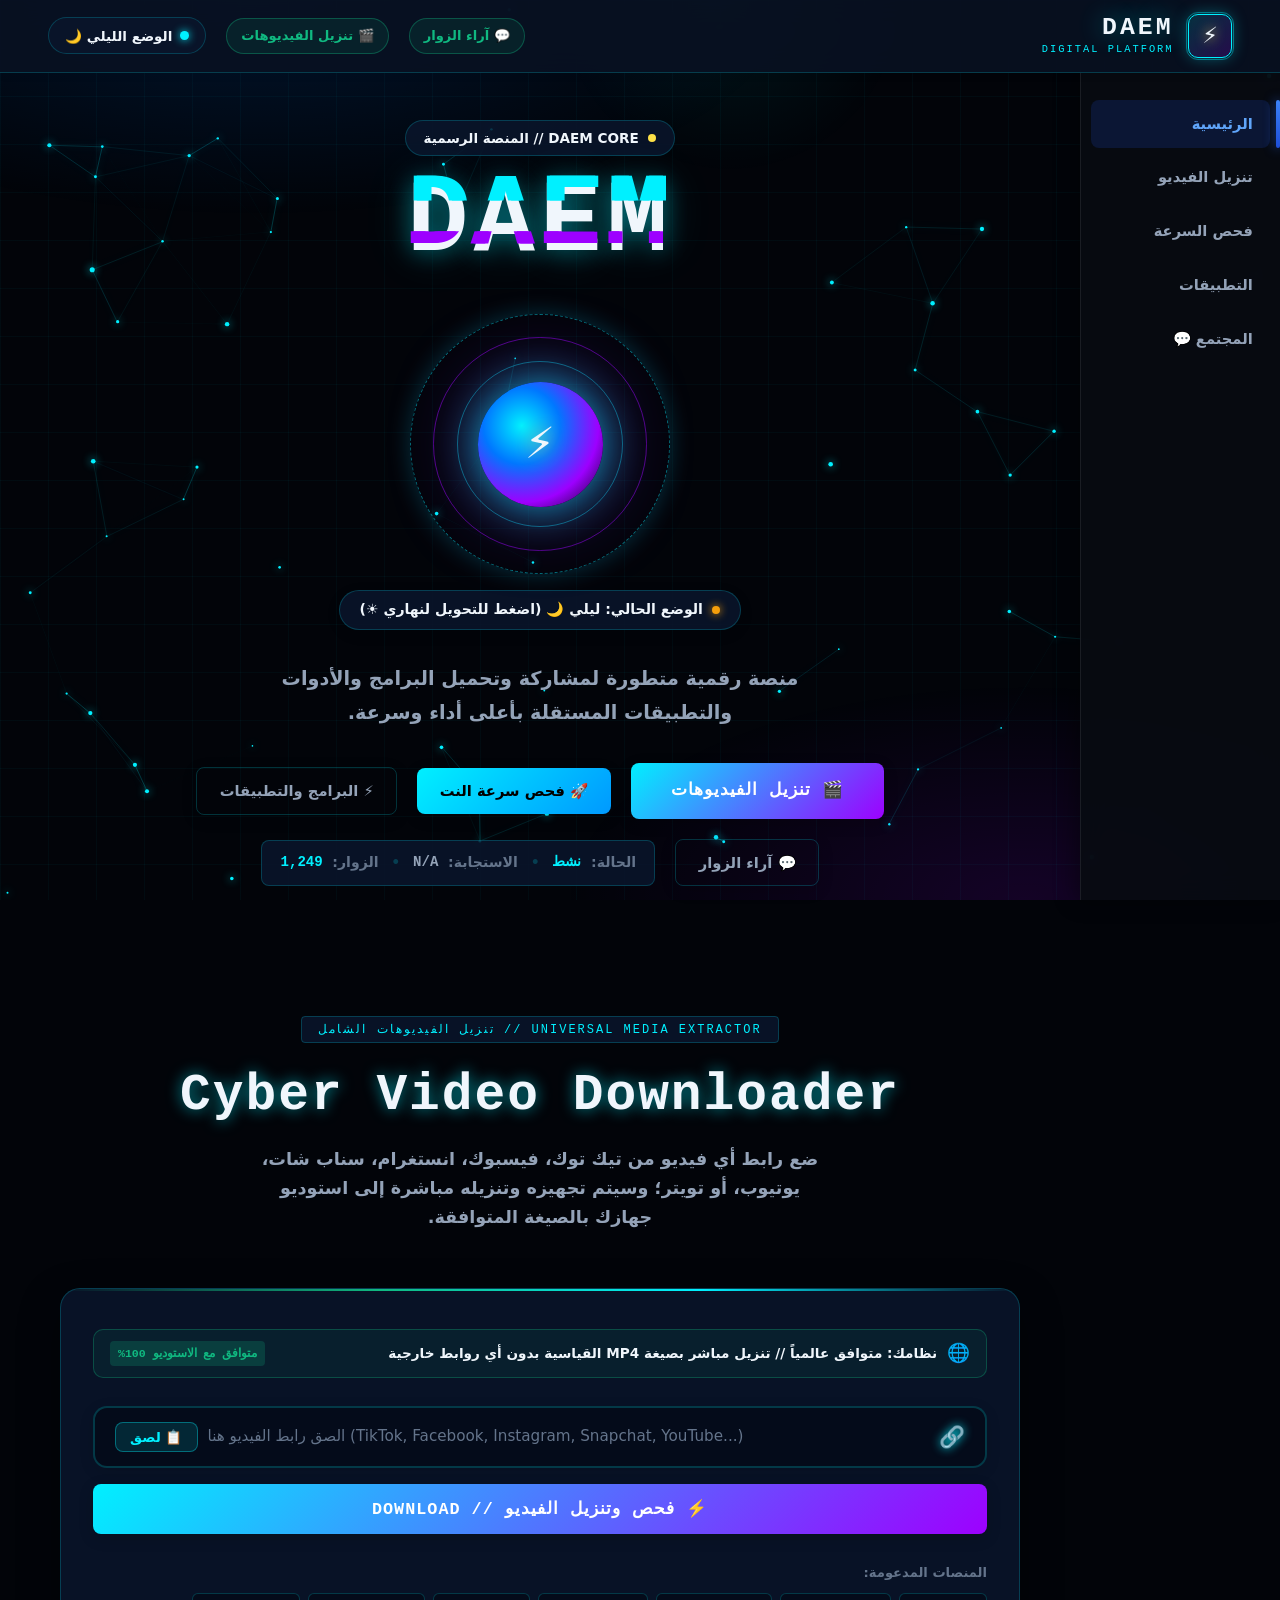
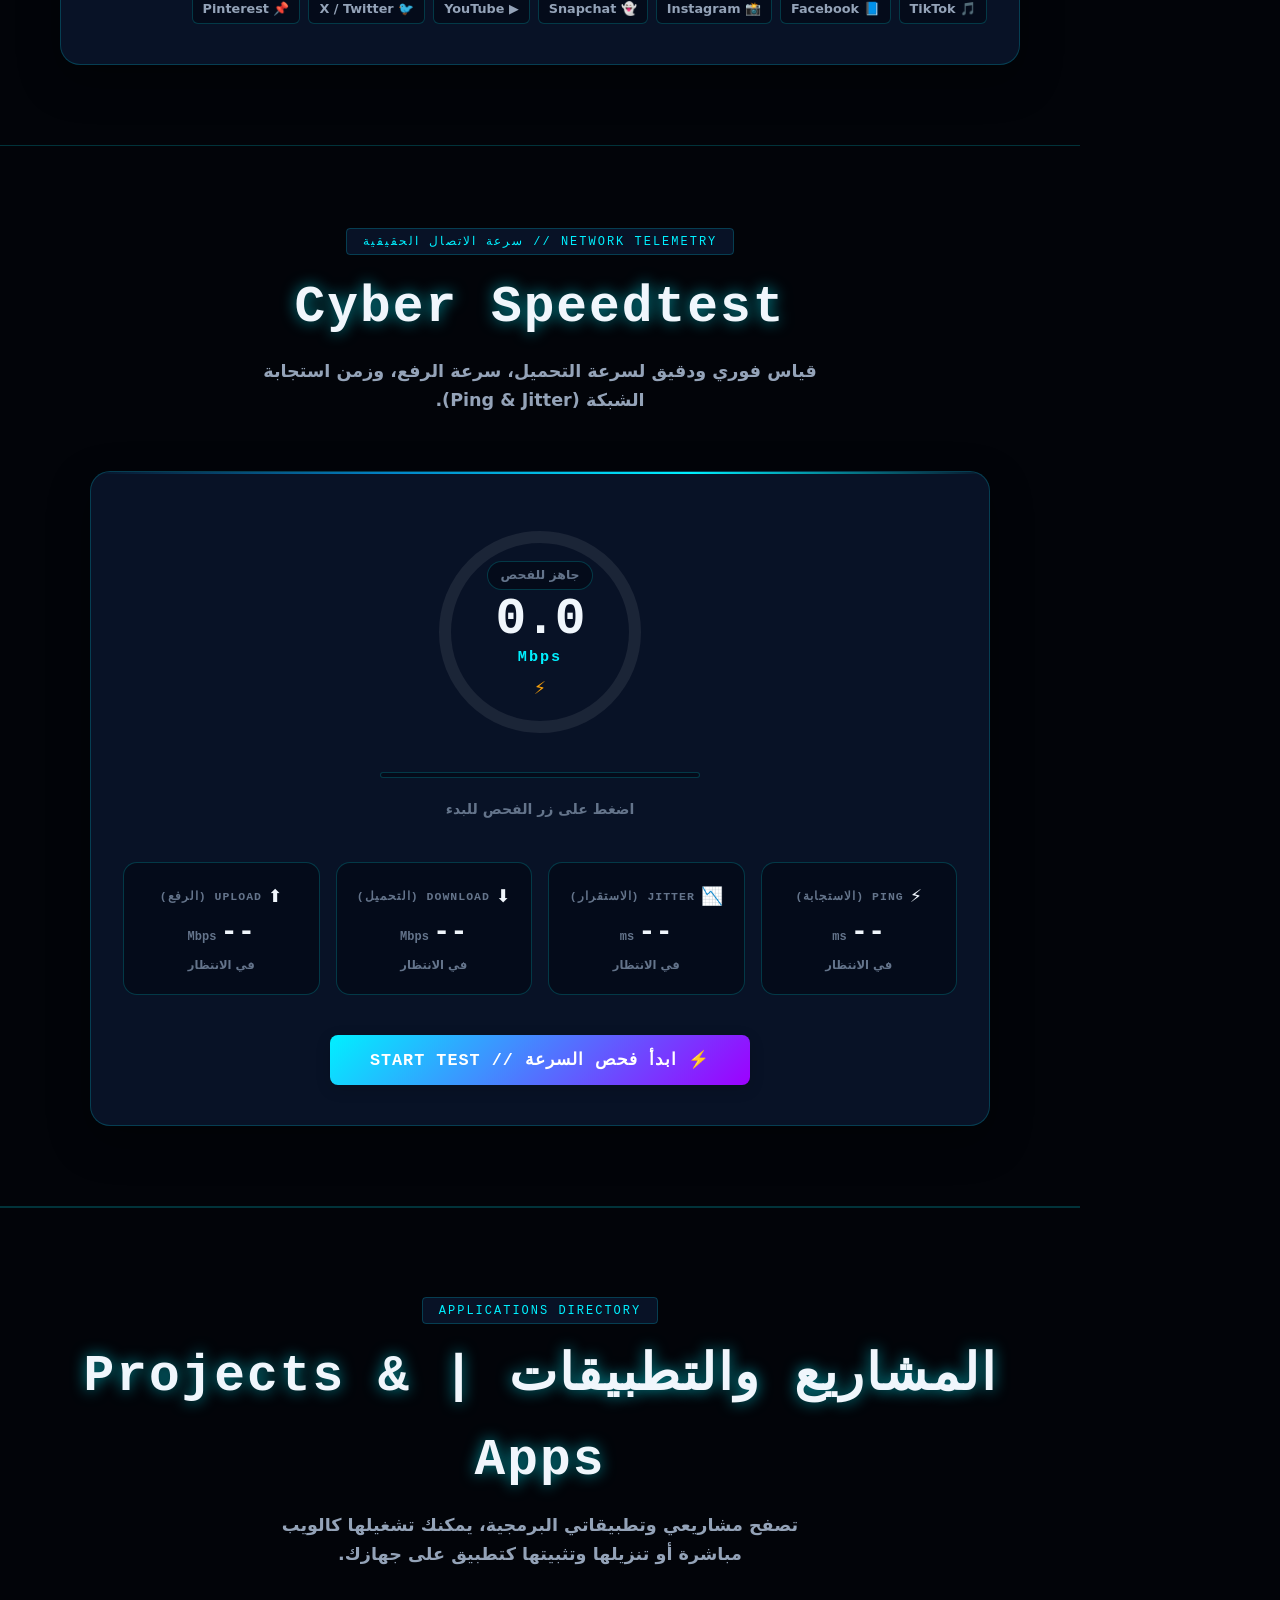
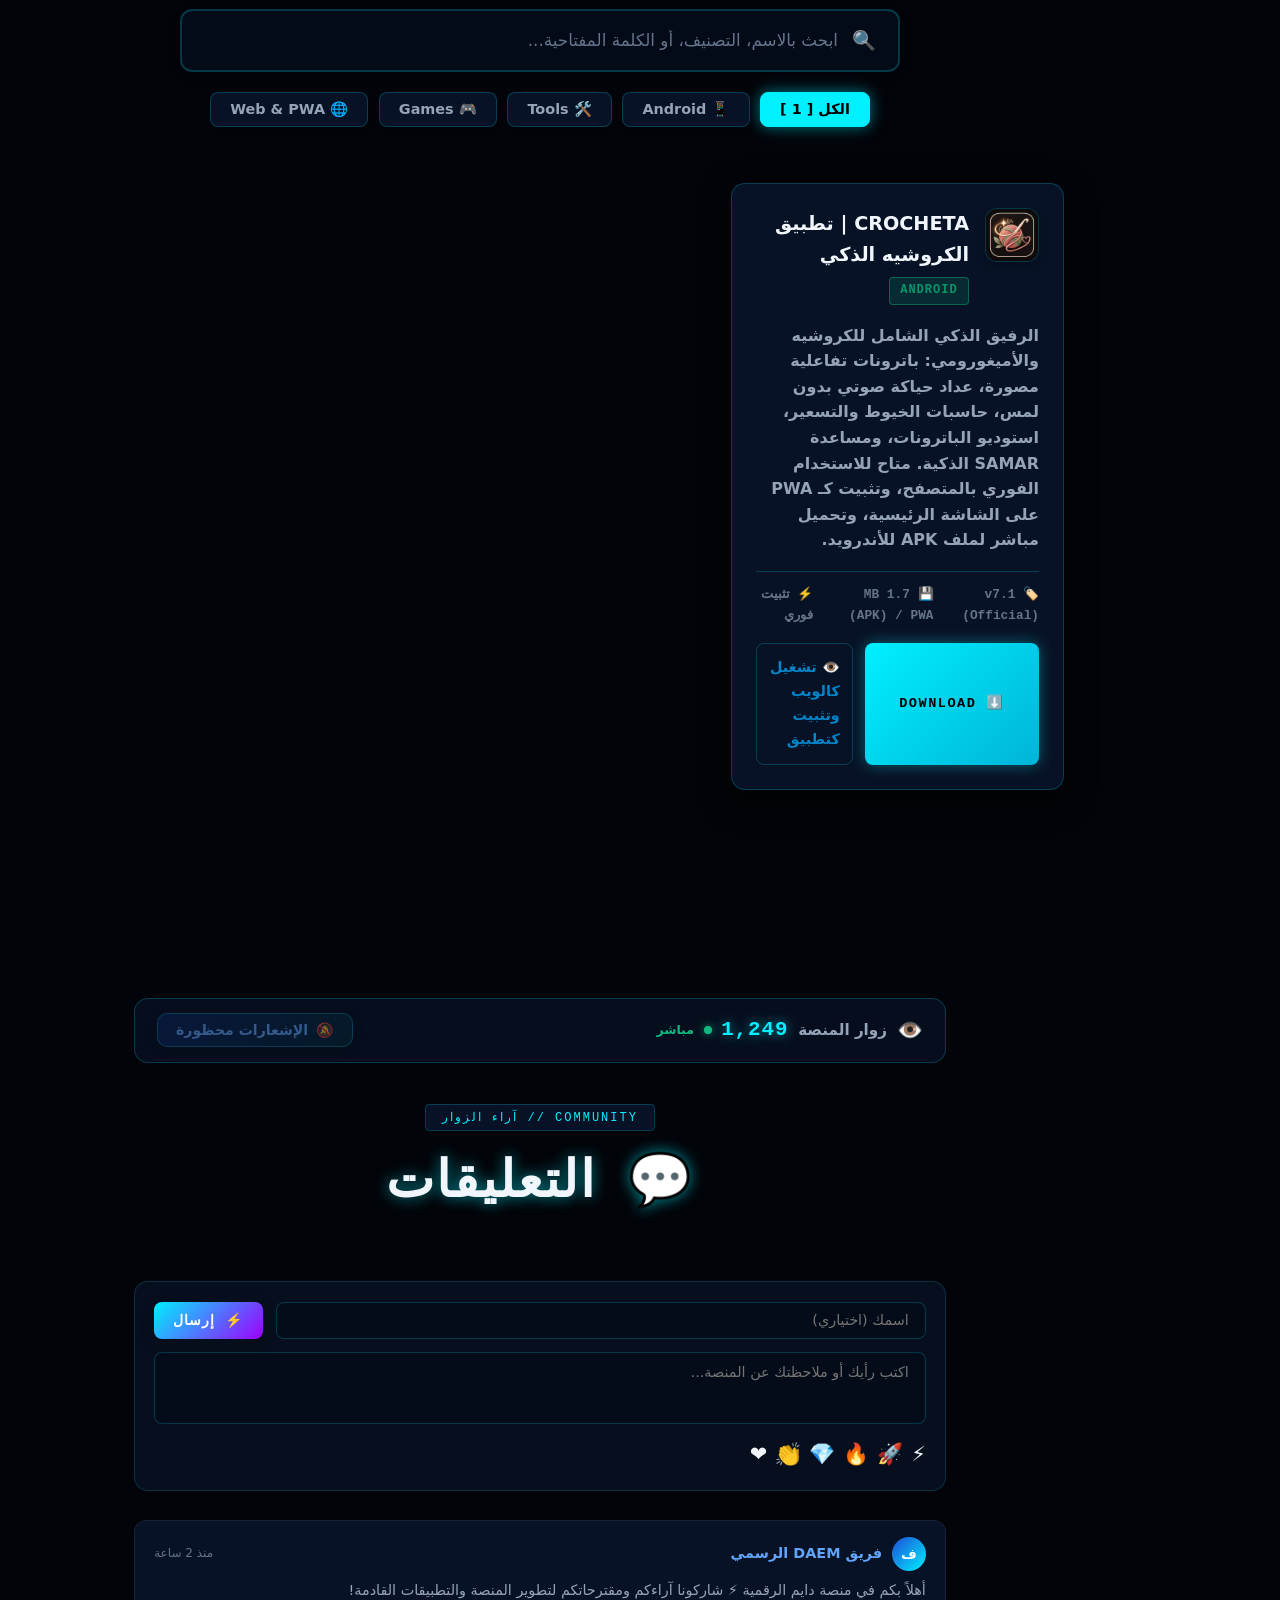
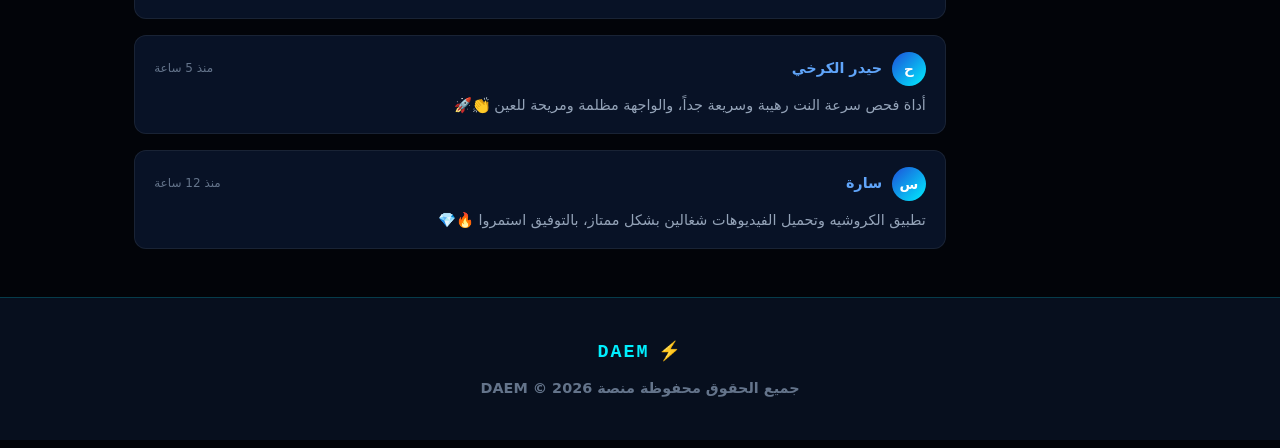
==== index.html @ 3d439a78 "Make visitor counter visible in hero stats and navbar, add direct comments shortcut and lively commu" ====
<!DOCTYPE html>
<html lang="ar" dir="rtl" class="notranslate" translate="no">
<head>
  <meta charset="UTF-8">
  <meta name="viewport" content="width=device-width, initial-scale=1.0, maximum-scale=5.0, viewport-fit=cover">
  <meta name="theme-color" content="#020409">
  <meta name="mobile-web-app-capable" content="yes">
  <meta name="apple-mobile-web-app-capable" content="yes">
  <meta name="apple-mobile-web-app-status-bar-style" content="black-translucent">
  <meta name="format-detection" content="telephone=no">
  <meta name="google" content="notranslate">
  <meta http-equiv="Cache-Control" content="no-cache, no-store, must-revalidate">
  <meta http-equiv="Pragma" content="no-cache">
  <meta http-equiv="Expires" content="0">

  <!-- Security Hardening (OWASP Best Practices) -->
  <meta http-equiv="Content-Security-Policy" content="default-src 'self' 'unsafe-inline' https:; img-src 'self' data: blob: https:; media-src 'self' blob: https:; connect-src 'self' https: wss:; font-src 'self' https://fonts.gstatic.com https://cdnjs.cloudflare.com; form-action 'self';">
  <meta http-equiv="X-Content-Type-Options" content="nosniff">
  <meta name="referrer" content="strict-origin-when-cross-origin">

  <!-- Primary Meta Tags -->
  <title>DAEM | Digital Platform</title>
  <meta name="title" content="DAEM | Digital Platform">
  <meta name="description" content="منصة دايم الرقمية - أدوات فحص الشبكة، قياس السرعة، ومشاركة التطبيقات البرمجية.">
  <meta name="keywords" content="DAEM, دايم, My Applications, تطبيقات, برامج, فحص سرعة النت, Speedtest, Cyber Terminal">
  <meta name="author" content="DAEM">
  <meta name="robots" content="index, follow">

  <!-- Open Graph / Facebook / WhatsApp / Telegram -->
  <meta property="og:type" content="website">
  <meta property="og:url" content="https://daeeeem.github.io/ALL-WEB/">
  <meta property="og:title" content="DAEM | Digital Platform">
  <meta property="og:description" content="منصة دايم الرقمية - أدوات فحص الشبكة، قياس السرعة، ومشاركة التطبيقات البرمجية.">
  <meta property="og:image" content="https://daeeeem.github.io/ALL-WEB/preview.png">
  <meta property="og:image:width" content="1200">
  <meta property="og:image:height" content="630">

  <!-- Twitter -->
  <meta property="twitter:card" content="summary_large_image">
  <meta property="twitter:url" content="https://daeeeem.github.io/ALL-WEB/">
  <meta property="twitter:title" content="DAEM | Digital Platform">
  <meta property="twitter:description" content="منصة دايم الرقمية - أدوات فحص الشبكة، قياس السرعة، ومشاركة التطبيقات البرمجية.">
  <meta property="twitter:image" content="https://daeeeem.github.io/ALL-WEB/preview.png">

  <!-- PWA Manifest & App Icons -->
  <link rel="manifest" href="manifest.json">
  <link rel="icon" type="image/png" sizes="192x192" href="icons/icon-192.png">
  <link rel="apple-touch-icon" sizes="192x192" href="icons/icon-192.png">
  <link rel="apple-touch-icon" sizes="512x512" href="icons/icon-512.png">

  <link rel="stylesheet" href="style.css?v=21.0">
  <link rel="preconnect" href="https://fonts.googleapis.com">
  <link rel="preconnect" href="https://fonts.gstatic.com" crossorigin>
  <link href="https://fonts.googleapis.com/css2?family=Cairo:wght@400;600;700;800;900&family=Orbitron:wght@600;700;800;900&family=Share+Tech+Mono&display=swap" rel="stylesheet">
</head>
<body data-theme="dark">
  <!-- Sidebar Navigation with Elastic Sliding Pill -->
  <nav class="sidebar">
    <ul class="nav-list">
      <li class="nav-item active" data-target="hero"><a href="#">الرئيسية</a></li>
      <li class="nav-item" data-target="downloader"><a href="#">تنزيل الفيديو</a></li>
      <li class="nav-item" data-target="speedtest"><a href="#">فحص السرعة</a></li>
      <li class="nav-item" data-target="apps"><a href="#">التطبيقات</a></li>
      <li class="nav-item" data-target="community"><a href="#">المجتمع 💬</a></li>
    </ul>
    <div class="pill"></div>
  </nav>
  <main class="content">

  <!-- خلفية البرق والجزيئات الكهربائية الحية -->
  <canvas id="electricCanvas" class="electric-canvas"></canvas>

  <!-- طبقات التوهج والشبكة الفضائية -->
  <div class="ambient-glow"></div>
  <div class="cyber-grid"></div>

  <!-- هالة الماوس التفاعلية -->
  <div id="cursorGlow" class="cursor-glow"></div>

  <!-- شريط التنقل العلوي -->
  <header class="navbar">
    <div class="nav-inner">
      <div class="brand">
        <div class="brand-bolt-box">
          <span class="brand-bolt">⚡</span>
          <div class="bolt-ring"></div>
        </div>
        <div class="brand-text">
          <span class="logo-title">DAEM</span>
          <span class="logo-tag">DIGITAL PLATFORM</span>
        </div>
      </div>

      <div class="nav-controls">
        <a href="#community" class="nav-shortcut-link" title="آراء الزوار والتعليقات">
          <span>💬 آراء الزوار</span>
        </a>

        <a href="#downloader" class="nav-shortcut-link" title="تنزيل الفيديوهات">
          <span>🎬 تنزيل الفيديوهات</span>
        </a>

        <div class="hud-status">
          <span class="status-indicator"></span>
          <span class="status-label" id="statusThemeLabel">الوضع الليلي 🌙</span>
        </div>
      </div>
    </div>
  </header>

  <!-- قسم الواجهة الرئيسية Hero (كل شيء متموضع في المنتصف بالكامل) -->
  <section class="hero-section" id="hero">
    <div class="hero-centered-container">

      <!-- الشارة العلوية -->
      <div class="cyber-badge">
        <span class="badge-dot"></span>
        <span>DAEM CORE // المنصة الرسمية</span>
      </div>

      <!-- عنوان DAEM النيون الكبير -->
      <h1 class="hero-glitch-title">
        <span class="cyber-glitch" data-text="DAEM">DAEM</span>
      </h1>

      <!-- نواة الطاقة في السنتر (تتحكم بتبديل الوضع النهاري والليلي) -->
      <div class="core-center-wrapper">
        <div class="holo-core-interactive" id="themeSphereToggle" title="اضغط هنا للتبديل بين الوضع النهاري والليلي ⚡" role="button" tabindex="0">
          <div class="holo-disk disk-1"></div>
          <div class="holo-disk disk-2"></div>
          <div class="holo-disk disk-3"></div>
          <div class="holo-sphere" id="sphereBall">
            <div class="sphere-inner" id="sphereIcon">⚡</div>
          </div>
        </div>
        <div class="core-hint">
          <span class="hint-pulse"></span>
          <span id="coreHintText">اضغط على الكرة للتبديل بين النهاري ☀️ والليلي 🌙</span>
        </div>
      </div>

      <!-- الوصف المختصر -->
      <p class="hero-lead">
        منصة رقمية متطورة لمشاركة وتحميل البرامج والأدوات والتطبيقات المستقلة بأعلى أداء وسرعة.
      </p>

      <!-- الأزرار ومؤشر الاستجابة -->
      <div class="hero-actions">
        <a href="#downloader" class="cyber-btn cyber-btn-large cyber-btn-glow">
          <span>🎬 تنزيل الفيديوهات</span>
        </a>

        <a href="#speedtest" class="cyber-btn cyber-btn-primary">
          <span>🚀 فحص سرعة النت</span>
        </a>

        <a href="#apps" class="cyber-btn cyber-btn-ghost">
          <span>⚡ البرامج والتطبيقات</span>
        </a>

        <button id="pwaInstallBtn" class="cyber-btn cyber-btn-pwa" style="display: none;">
          <span>📲 تثبيت التطبيق</span>
        </button>

        <a href="#community" class="cyber-btn cyber-btn-ghost">
          <span>💬 آراء الزوار</span>
        </a>

        <div class="hud-stats-pill">
          <span class="hud-stat-title">الحالة:</span>
          <span class="hud-stat-val">نشط</span>
          <span class="hud-divider">•</span>
          <span class="hud-stat-title">الاستجابة:</span>
          <span class="hud-stat-val latency-value" id="latencyVal">--ms</span>
          <span class="hud-divider">•</span>
          <span class="hud-stat-title">الزوار:</span>
          <span class="hud-stat-val" id="topVisitorCount" style="color: #00f0ff; font-weight: 800;">...</span>
        </div>
      </div>

    </div>
  </section>

  <!-- ======================================================================== -->
  <!-- قسم تنزيل الفيديوهات الشامل: DAEM CYBER VIDEO DOWNLOADER                   -->
  <!-- ======================================================================== -->
  <section class="downloader-section" id="downloader">
    <div class="downloader-container">
      <div class="section-hud-header">
        <div class="hud-badge-line">
          <span class="hud-badge-text">UNIVERSAL MEDIA EXTRACTOR // تنزيل الفيديوهات الشامل</span>
        </div>
        <h2 class="section-heading"><span class="neon-title">Cyber Video Downloader</span></h2>
        <p class="section-subtext">ضع رابط أي فيديو من تيك توك، فيسبوك، انستغرام، سناب شات، يوتيوب، أو تويتر؛ وسيتم تجهيزه وتنزيله مباشرة إلى استوديو جهازك بالصيغة المتوافقة.</p>
      </div>

      <!-- بطاقة واجهة تنزيل الفيديو -->
      <div class="downloader-card">
        <!-- شريط التعرف على نظام الجهاز التلقائي -->
        <div class="device-detect-bar" id="deviceDetectBar">
          <span class="device-icon" id="deviceIcon">📱</span>
          <span class="device-text" id="deviceText">جاري فحص نظام جهازك للتوافق التام...</span>
          <span class="device-status-badge">متوافق مع الاستوديو 100%</span>
        </div>

        <!-- صندوق إدخال الرابط التفاعلي -->
        <div class="downloader-input-wrapper">
          <div class="input-glow-frame">
            <span class="input-platform-icon" id="inputPlatformIcon">🔗</span>
            <input type="url" id="videoUrlInput" class="video-url-input" placeholder="الصق رابط الفيديو هنا (TikTok, Facebook, Instagram, Snapchat, YouTube...)" autocomplete="off" spellcheck="false">
            <button type="button" id="clearUrlBtn" class="input-clear-btn" title="مسح الرابط" style="display: none;">✕</button>
            <button type="button" id="pasteUrlBtn" class="input-paste-btn" title="لصق الرابط من الحافظة">
              <span>📋 لصق</span>
            </button>
          </div>

          <button type="button" id="startDownloadBtn" class="cyber-btn cyber-btn-large cyber-btn-glow dl-action-btn">
            <span>⚡ فحص وتنزيل الفيديو // DOWNLOAD</span>
          </button>
        </div>

        <!-- شريط المنصات المدعومة -->
        <div class="supported-platforms-bar">
          <span class="supported-title">المنصات المدعومة:</span>
          <div class="platform-chips">
            <span class="platform-chip" data-platform="tiktok">🎵 TikTok</span>
            <span class="platform-chip" data-platform="facebook">📘 Facebook</span>
            <span class="platform-chip" data-platform="instagram">📸 Instagram</span>
            <span class="platform-chip" data-platform="snapchat">👻 Snapchat</span>
            <span class="platform-chip" data-platform="youtube">▶️ YouTube</span>
            <span class="platform-chip" data-platform="twitter">🐦 X / Twitter</span>
            <span class="platform-chip" data-platform="pinterest">📌 Pinterest</span>
          </div>
        </div>

        <!-- مؤشر التحميل والمعالجة -->
        <div class="downloader-loader" id="downloaderLoader" style="display: none;">
          <div class="cyber-spinner"></div>
          <span class="loader-text" id="loaderText">جاري الاتصال بالخادم وفحص أعلى دقة متاحة للفيديو... ⚡</span>
        </div>

        <!-- كارت نتيجة الفيديو بعد الاستخراج بنجاح (تنزيل ومعاينة مباشرة 100%) -->
        <div class="download-result-box" id="downloadResultBox" style="display: none;">
          <div class="result-card-inner">
            <div class="result-thumb-wrap">
              <img id="resThumb" src="" alt="Video Preview" class="result-thumb">
              <span class="result-badge-platform" id="resPlatformBadge">TikTok</span>
              <span class="result-duration" id="resDuration">00:30</span>
            </div>

            <div class="result-info-wrap">
              <h3 class="result-title" id="resTitle">عنوان الفيديو المستخرج</h3>
              <p class="result-meta" id="resMeta">بواسطة: DAEM Media Core | صيغة الفيديو: MP4 (H.264)</p>

              <!-- مشغل فيديو تفاعلي مدمج للمعاينة الفورية -->
              <div class="inpage-video-wrap" id="inpageVideoWrap" style="display: none;">
                <video id="resVideoPlayer" class="inpage-video-player" controls playsinline preload="metadata"></video>
              </div>

              <!-- شريط تقدم التنزيل الفعلي إلى الجهاز -->
              <div class="dl-progress-container" id="dlProgressContainer" style="display: none;">
                <div class="dl-progress-bar-bg">
                  <div class="dl-progress-fill" id="dlProgressFill" style="width: 0%;"></div>
                </div>
                <span class="dl-progress-status" id="dlProgressStatus">جاري سحب الفيديو وتنزيله: 0%</span>
              </div>

              <div class="result-options-grid">
                <button type="button" id="btnDownloadVideo" class="result-dl-btn primary">
                  <span class="btn-icon">📥</span>
                  <div class="btn-text-col">
                    <span class="btn-main-label">تنزيل الفيديو MP4 HD</span>
                    <span class="btn-sub-label">مباشر إلى الاستوديو (بدون أي تحويل خارجي)</span>
                  </div>
                </button>

                <button type="button" id="btnDownloadAudio" class="result-dl-btn secondary">
                  <span class="btn-icon">🎵</span>
                  <div class="btn-text-col">
                    <span class="btn-main-label">تنزيل الصوت MP3</span>
                    <span class="btn-sub-label">ملف صوتي نقي منفصل</span>
                  </div>
                </button>
              </div>

              <!-- تعليمات حفظ الفيديو للاستوديو -->
              <div class="studio-guide-note" id="studioGuideNote">
                💡 <strong>حفظ مباشر للاستوديو:</strong> يتم حفظ الفيديو بصيغة MP4 الرسمية مباشرة في مجلد التنزيلات ومعرض الصور بجهازك دون مغادرة المنصة.
              </div>
            </div>
          </div>
        </div>

        <!-- صندوق التنبيه الداخلي في حالة الروابط الخاصة أو المقيدة (بدون أي روابط خارجية) -->
        <div class="download-alert-box" id="downloadAlertBox" style="display: none;">
          <div class="alert-box-inner">
            <span class="alert-box-icon" id="alertBoxIcon">⚠️</span>
            <div class="alert-box-content">
              <h4 id="alertBoxTitle">تنبيه فحص الرابط</h4>
              <p id="alertBoxDesc">تعذر الوصول إلى الفيديو المطلوب مباشرة. يرجى التأكد أن الحساب عام (Public) وليس خاصاً (Private)، ثم أعد المحاولة.</p>
              <button type="button" id="alertRetryBtn" class="cyber-btn cyber-btn-small">
                <span>🔄 إعادة المحاولة</span>
              </button>
            </div>
          </div>
        </div>

      </div>
    </div>
  </section>

  <!-- ======================================================================== -->
  <!-- قسم قياس سرعة الإنترنت: DAEM CYBER SPEEDTEST                             -->
  <!-- ======================================================================== -->
  <section class="speedtest-section" id="speedtest">
    <div class="speedtest-container">
      <div class="section-hud-header">
        <div class="hud-badge-line">
          <span class="hud-badge-text">NETWORK TELEMETRY // سرعة الاتصال الحقيقية</span>
        </div>
        <h2 class="section-heading"><span class="neon-title">Cyber Speedtest</span></h2>
        <p class="section-subtext">قياس فوري ودقيق لسرعة التحميل، سرعة الرفع، وزمن استجابة الشبكة (Ping & Jitter).</p>
      </div>

      <div class="speedtest-dashboard">
        
        <!-- العداد الدائري الكهربائي المركزي -->
        <div class="gauge-center-stage">
          <div class="speed-gauge-wrap">
            <svg class="speed-gauge-svg" viewBox="0 0 240 240">
              <circle class="gauge-track" cx="120" cy="120" r="95"></circle>
              <circle class="gauge-progress" id="speedGaugeProgress" cx="120" cy="120" r="95"></circle>
            </svg>
            
            <div class="gauge-content">
              <span class="gauge-phase-badge" id="speedPhaseBadge">جاهز للفحص</span>
              <div class="gauge-speed-val" id="speedMainValue">0.0</div>
              <span class="gauge-unit">Mbps</span>
              <div class="gauge-live-spark" id="gaugeSpark">⚡</div>
            </div>
          </div>

          <!-- شريط حالة الفحص الخطي -->
          <div class="test-progress-bar-wrap">
            <div class="test-progress-bar" id="speedProgressBar"></div>
          </div>
          <span class="test-phase-desc" id="speedPhaseDesc">اضغط على زر الفحص للبدء</span>
        </div>

        <!-- بطاقات القياسات الأربعة -->
        <div class="telemetry-grid">
          
          <!-- Ping -->
          <div class="telemetry-card" id="cardPing">
            <div class="telemetry-head">
              <span class="tel-icon">⚡</span>
              <span class="tel-label">PING (الاستجابة)</span>
            </div>
            <div class="tel-val-box">
              <span class="tel-val" id="telPingVal">--</span>
              <span class="tel-unit">ms</span>
            </div>
            <span class="tel-status" id="telPingStatus">في الانتظار</span>
          </div>

          <!-- Jitter -->
          <div class="telemetry-card" id="cardJitter">
            <div class="telemetry-head">
              <span class="tel-icon">📉</span>
              <span class="tel-label">JITTER (الاستقرار)</span>
            </div>
            <div class="tel-val-box">
              <span class="tel-val" id="telJitterVal">--</span>
              <span class="tel-unit">ms</span>
            </div>
            <span class="tel-status" id="telJitterStatus">في الانتظار</span>
          </div>

          <!-- Download -->
          <div class="telemetry-card" id="cardDownload">
            <div class="telemetry-head">
              <span class="tel-icon">⬇️</span>
              <span class="tel-label">DOWNLOAD (التحميل)</span>
            </div>
            <div class="tel-val-box">
              <span class="tel-val" id="telDownloadVal">--</span>
              <span class="tel-unit">Mbps</span>
            </div>
            <span class="tel-status" id="telDownloadStatus">في الانتظار</span>
          </div>

          <!-- Upload -->
          <div class="telemetry-card" id="cardUpload">
            <div class="telemetry-head">
              <span class="tel-icon">⬆️</span>
              <span class="tel-label">UPLOAD (الرفع)</span>
            </div>
            <div class="tel-val-box">
              <span class="tel-val" id="telUploadVal">--</span>
              <span class="tel-unit">Mbps</span>
            </div>
            <span class="tel-status" id="telUploadStatus">في الانتظار</span>
          </div>

        </div>

        <!-- تقييم جودة الاتصال والزر الرئيسي -->
        <div class="speedtest-footer-action">
          <div class="connection-eval-box" id="connectionEvalBox" style="display: none;">
            <div class="eval-badge" id="evalGradeBadge">S+ EXCELLENT</div>
            <div class="eval-text" id="evalDescText">اتصالك فائق السرعة وممتاز للألعاب وبث الفيديو بدقة 4K!</div>
          </div>

          <button id="startSpeedTestBtn" class="cyber-btn cyber-btn-large cyber-btn-glow">
            <span>⚡ ابدأ فحص السرعة // START TEST</span>
          </button>
        </div>

      </div>
    </div>
  </section>

  <!-- قسم التطبيقات: My Applications -->
  <section class="apps-section" id="apps">
    <div class="apps-container">
      <div class="section-hud-header">
        <div class="hud-badge-line">
          <span class="hud-badge-text">APPLICATIONS DIRECTORY</span>
        </div>
        <h2 class="section-heading"><span class="neon-title">المشاريع والتطبيقات | Projects & Apps</span></h2>
        <p class="section-subtext">تصفح مشاريعي وتطبيقاتي البرمجية، يمكنك تشغيلها كالويب مباشرة أو تنزيلها وتثبيتها كتطبيق على جهازك.</p>

        <!-- كونسول البحث والفلترة -->
        <div class="console-toolbar">
          <div class="search-terminal">
            <span class="term-prefix">🔍</span>
            <input type="text" id="searchInput" placeholder="ابحث بالاسم، التصنيف، أو الكلمة المفتاحية...">
          </div>

          <div class="category-tabs" id="filterTabs">
            <button class="cat-pill active" data-cat="all">الكل [ <span id="countAll">0</span> ]</button>
            <button class="cat-pill" data-cat="android">📱 Android</button>
            <button class="cat-pill" data-cat="tools">🛠️ Tools</button>
            <button class="cat-pill" data-cat="games">🎮 Games</button>
            <button class="cat-pill" data-cat="web">🌐 Web & PWA</button>
          </div>
        </div>
      </div>

      <!-- شبكة عرض التطبيقات -->
      <div class="apps-grid" id="appsGrid">
        <!-- يتم التحميل عبر JS -->
      </div>
    </div>
  </section>

  <!-- ============================================================ -->
  <!-- قسم التعليقات والإشعارات وعداد الزوار                        -->
  <!-- ============================================================ -->
  <section class="daem-community-section" id="community">
    <div class="community-container">

      <!-- عداد الزوار -->
      <div class="visitor-counter-bar">
        <div class="visitor-inner">
          <span class="visitor-icon">👁️</span>
          <span class="visitor-label">زوار المنصة</span>
          <span class="visitor-count" id="visitorCount">...</span>
          <span class="visitor-live-dot"></span>
          <span class="visitor-live-label">مباشر</span>
        </div>
        <!-- زر الإشعارات -->
        <button id="notifyBtn" class="cyber-btn notify-btn">
          <span id="notifyBtnIcon">🔔</span>
          <span id="notifyBtnText">فعّل الإشعارات</span>
        </button>
      </div>

      <!-- قسم التعليقات -->
      <div class="comments-section">
        <div class="section-hud-header">
          <div class="hud-badge-line">
            <span class="hud-badge-text">COMMUNITY // آراء الزوار</span>
          </div>
          <h2 class="section-heading"><span class="neon-title">💬 التعليقات</span></h2>
        </div>

        <!-- نموذج إضافة تعليق -->
        <div class="comment-form-box">
          <div class="comment-form-row">
            <input type="text" id="commentName" class="comment-input" placeholder="اسمك (اختياري)" maxlength="40">
            <button id="submitComment" class="cyber-btn cyber-btn-glow comment-submit-btn">
              <span>⚡ إرسال</span>
            </button>
          </div>
          <textarea id="commentText" class="comment-textarea" placeholder="اكتب رأيك أو ملاحظتك عن المنصة..." maxlength="300" rows="3"></textarea>
          <div class="comment-emoji-bar">
            <span class="emoji-pick" data-emoji="⚡">⚡</span>
            <span class="emoji-pick" data-emoji="🚀">🚀</span>
            <span class="emoji-pick" data-emoji="🔥">🔥</span>
            <span class="emoji-pick" data-emoji="💎">💎</span>
            <span class="emoji-pick" data-emoji="👏">👏</span>
            <span class="emoji-pick" data-emoji="❤️">❤️</span>
          </div>
        </div>

        <!-- قائمة التعليقات -->
        <div id="commentsList" class="comments-list">
          <!-- يتم تحميلها عبر JS -->
        </div>
      </div>

    </div>
  </section>
  </main>

  <!-- تذييل الصفحة Footer -->
  <footer class="cyber-footer">
    <div class="footer-wrap">
      <div class="footer-brand">
        <span class="neon-bolt">⚡</span>
        <span class="footer-title">DAEM</span>
      </div>
      <p class="footer-note">جميع الحقوق محفوظة منصة DAEM © 2026</p>
    </div>
  </footer>

  <!-- التنبيه العائم Toast -->
  <div id="cyberToast" class="cyber-toast">
    <span class="toast-bolt">⚡</span>
    <span id="toastMsg" class="toast-msg"></span>
  </div>

  <!-- Firebase SDK -->
  <script type="module">
    import { initializeApp } from 'https://www.gstatic.com/firebasejs/10.12.2/firebase-app.js';
    import { getFirestore, collection, addDoc, getDocs, orderBy, query, limit, serverTimestamp }
      from 'https://www.gstatic.com/firebasejs/10.12.2/firebase-firestore.js';

    const firebaseConfig = {
      apiKey:            "AIzaSyDAEM-placeholder-replace-with-yours",
      authDomain:        "daem-platform.firebaseapp.com",
      projectId:         "daem-platform",
      storageBucket:     "daem-platform.appspot.com",
      messagingSenderId: "000000000000",
      appId:             "1:000000000000:web:daem000000000000"
    };

    let db = null;
    try {
      const app = initializeApp(firebaseConfig);
      db = getFirestore(app);
    } catch(e) {
      console.warn('Firebase not configured yet. Using localStorage fallback.');
    }

    window._daemDB = db;
    window._daemFire = {
      collection, addDoc, getDocs, orderBy, query, limit, serverTimestamp
    };

    document.dispatchEvent(new Event('daem-firebase-ready'));
  </script>

  <!-- GSAP Animation Library -->
  <script src="https://cdnjs.cloudflare.com/ajax/libs/gsap/3.12.5/gsap.min.js"></script>
  <script src="script.js?v=22.0"></script>
</body>
</html>
---- style.css ----
/* ==========================================================================
   DAEM - Cybernetic Electric Theme (Dual Mode: Dark & Accessible Eye-Friendly Light)
   ========================================================================== */

:root {
  --neon-cyan: #00f0ff;
  --neon-blue: #0077ff;
  --neon-purple: #9d00ff;
  --neon-yellow: #fde047;
  --neon-emerald: #10b981;

  --font-arabic: 'Cairo', system-ui, sans-serif;
  --font-orbitron: 'Orbitron', monospace, sans-serif;
  --font-tech: 'Share Tech Mono', monospace;

  --ease-spring: cubic-bezier(0.175, 0.885, 0.32, 1.275);
  --ease-smooth: cubic-bezier(0.4, 0, 0.2, 1);
}

/* ================= الوضع الليلي (Dark Mode) ================= */
[data-theme="dark"] {
  --bg-void: #020409;
  --bg-deep: #050b18;
  --bg-panel: rgba(8, 17, 34, 0.9);
  --bg-card: rgba(10, 22, 44, 0.85);
  --bg-card-hover: rgba(14, 32, 64, 0.98);
  --bg-input: rgba(5, 12, 26, 0.95);

  --border-dim: rgba(0, 240, 255, 0.2);
  --border-bright: rgba(0, 240, 255, 0.65);

  --text-main: #f0f6fc;
  --text-muted: #94a3b8;
  --text-dim: #64748b;

  --glow-cyan: 0 0 25px rgba(0, 240, 255, 0.45), 0 0 50px rgba(0, 240, 255, 0.2);
  --glow-sphere: 0 0 45px rgba(0, 240, 255, 0.7), 0 0 90px rgba(157, 0, 255, 0.45);
  
  --sphere-gradient: radial-gradient(circle at 35% 35%, #00f0ff, #0077ff, #9d00ff, #020409);
  --ambient-1: rgba(0, 119, 255, 0.15);
  --ambient-2: rgba(157, 0, 255, 0.12);
  --grid-color: rgba(0, 240, 255, 0.035);

  --card-shadow: 0 10px 30px rgba(0, 0, 0, 0.6);
  --btn-primary-bg: linear-gradient(135deg, var(--neon-cyan) 0%, #0099ff 100%);
  --btn-primary-text: #000;
}

/* ================= الوضع النهاري المريح للعين (Eye-Friendly Light Mode - Astigmatism/Myopia Safe) ================= */
/* صُمم خصيصاً لمنع الوهج (Glare) والازدواجية البصرية لمرضى الاستجماتيزم وقصر النظر */
[data-theme="light"] {
  --bg-void: #eef2f6;               /* رمادي دافئ مهدئ للعين بدلاً من الأبيض الصارخ المسبب للوهج */
  --bg-deep: #ffffff;
  --bg-panel: rgba(255, 255, 255, 0.95);
  --bg-card: #ffffff;
  --bg-card-hover: #f1f5f9;
  --bg-input: #ffffff;

  --border-dim: #cbd5e1;            /* حدود واضحة تماماً غير باهتة */
  --border-bright: #0284c7;

  --text-main: #090d16;             /* أسود فحمي عالي التباين والحدة */
  --text-muted: #334155;            /* رمادي داكن واضح جداً للقراءة بدون إجهاد */
  --text-dim: #64748b;

  --glow-cyan: none;                 /* إلغاء التوهج المسبب للغباش والازدواجية البصرية */
  --glow-sphere: 0 0 35px rgba(217, 119, 6, 0.45), 0 0 60px rgba(2, 132, 199, 0.25);

  --sphere-gradient: radial-gradient(circle at 35% 35%, #fbbf24, #d97706, #0284c7, #0f172a);
  --ambient-1: rgba(2, 132, 199, 0.06);
  --ambient-2: rgba(217, 119, 6, 0.05);
  --grid-color: rgba(148, 163, 184, 0.12);

  --card-shadow: 0 4px 15px rgba(15, 23, 42, 0.08), 0 1px 3px rgba(15, 23, 42, 0.05);
  --btn-primary-bg: linear-gradient(135deg, #0284c7 0%, #0369a1 100%);
  --btn-primary-text: #ffffff;
}

/* Base Reset */
*, *::before, *::after {
  box-sizing: border-box;
  margin: 0;
  padding: 0;
  -webkit-tap-highlight-color: transparent;
}

html {
  scroll-behavior: smooth;
  background-color: var(--bg-void);
  transition: background-color 0.3s ease;
}

body {
  font-family: var(--font-arabic);
  font-size: 16px;
  background-color: var(--bg-void);
  color: var(--text-main);
  overflow-x: hidden;
  min-height: 100vh;
  direction: rtl;
  text-align: right;
  line-height: 1.65;
  transition: background-color 0.3s ease, color 0.3s ease;
}

/* في الوضع النهاري، زيادة سماكة الخط قليلاً ليكون فائق الوضوح */
[data-theme="light"] body {
  font-weight: 500;
  -webkit-font-smoothing: antialiased;
}

/* Canvas & Backgrounds */
.electric-canvas {
  position: fixed;
  inset: 0;
  width: 100%;
  height: 100%;
  z-index: 0;
  pointer-events: none;
}

.ambient-glow {
  position: fixed;
  inset: 0;
  background:
    radial-gradient(ellipse 70% 40% at 20% 0%, var(--ambient-1) 0%, transparent 60%),
    radial-gradient(ellipse 60% 40% at 80% 100%, var(--ambient-2) 0%, transparent 60%);
  pointer-events: none;
  z-index: 1;
}

.cyber-grid {
  position: fixed;
  inset: 0;
  background-image:
    linear-gradient(var(--grid-color) 1px, transparent 1px),
    linear-gradient(90deg, var(--grid-color) 1px, transparent 1px);
  background-size: 48px 48px;
  pointer-events: none;
  z-index: 1;
}

/* Mouse Glow */
.cursor-glow {
  position: fixed;
  width: 350px;
  height: 350px;
  border-radius: 50%;
  background: radial-gradient(circle, rgba(0, 240, 255, 0.08) 0%, transparent 70%);
  transform: translate(-50%, -50%);
  pointer-events: none;
  z-index: 2;
}

[data-theme="light"] .cursor-glow {
  background: radial-gradient(circle, rgba(2, 132, 199, 0.06) 0%, transparent 70%);
}

/* ==========================================================================
   Navbar
   ========================================================================== */
.navbar {
  position: fixed;
  top: 0;
  left: 0;
  right: 0;
  z-index: 100;
  background: var(--bg-panel);
  backdrop-filter: blur(14px);
  border-bottom: 1px solid var(--border-dim);
  padding: 0.85rem 0;
  transition: background 0.3s ease, border-color 0.3s ease;
  box-shadow: 0 2px 10px rgba(0, 0, 0, 0.05);
}

.nav-inner {
  max-width: 1240px;
  margin: 0 auto;
  padding: 0 1.5rem;
  display: flex;
  justify-content: space-between;
  align-items: center;
}

.brand {
  display: flex;
  align-items: center;
  gap: 0.9rem;
}

.brand-bolt-box {
  width: 44px;
  height: 44px;
  background: linear-gradient(135deg, rgba(0, 240, 255, 0.15), rgba(157, 0, 255, 0.2));
  border: 1px solid var(--neon-cyan);
  border-radius: 10px;
  display: grid;
  place-items: center;
  position: relative;
  box-shadow: 0 0 15px rgba(0, 240, 255, 0.35);
}

[data-theme="light"] .brand-bolt-box {
  background: #e0f2fe;
  border-color: #0284c7;
  box-shadow: 0 2px 8px rgba(2, 132, 199, 0.2);
}

.brand-bolt {
  font-size: 1.4rem;
  filter: drop-shadow(0 0 6px #fde047);
  animation: boltPulse 2.5s infinite;
}

@keyframes boltPulse {
  0%, 100% { transform: scale(1); }
  50% { transform: scale(1.12); }
}

.bolt-ring {
  position: absolute;
  inset: -3px;
  border: 1px solid var(--neon-cyan);
  border-radius: 12px;
  opacity: 0.4;
  animation: ringPulse 2.5s infinite;
}

[data-theme="light"] .bolt-ring {
  border-color: #0284c7;
}

@keyframes ringPulse {
  0%, 100% { transform: scale(1); opacity: 0.4; }
  50% { transform: scale(1.1); opacity: 0.8; }
}

.brand-text {
  display: flex;
  flex-direction: column;
}

.logo-title {
  font-family: var(--font-orbitron);
  font-size: 1.55rem;
  font-weight: 900;
  letter-spacing: 3px;
  color: var(--text-main);
  text-shadow: var(--glow-cyan);
  line-height: 1.1;
  direction: ltr;
}

[data-theme="light"] .logo-title {
  color: #0369a1;
  text-shadow: none;
}

.logo-tag {
  font-family: var(--font-tech);
  font-size: 0.65rem;
  color: var(--neon-cyan);
  letter-spacing: 2px;
  direction: ltr;
}

[data-theme="light"] .logo-tag {
  color: #0284c7;
  font-weight: 700;
}

.nav-controls {
  display: flex;
  align-items: center;
  gap: 1.25rem;
}

.hud-status {
  display: flex;
  align-items: center;
  gap: 0.5rem;
  font-family: var(--font-arabic);
  font-size: 0.85rem;
  font-weight: 700;
  color: var(--text-main);
  background: var(--bg-card);
  padding: 0.4rem 1rem;
  border-radius: 999px;
  border: 1px solid var(--border-dim);
  transition: all 0.2s ease;
  user-select: none;
}

.hud-status:hover {
  border-color: var(--border-bright);
}

.status-indicator {
  width: 9px;
  height: 9px;
  border-radius: 50%;
  background: var(--neon-cyan);
  box-shadow: 0 0 8px var(--neon-cyan);
  animation: blinkDot 1.8s infinite;
}

.nav-shortcut-link {
  display: inline-flex;
  align-items: center;
  gap: 6px;
  background: rgba(16, 185, 129, 0.1);
  border: 1px solid rgba(16, 185, 129, 0.35);
  color: #10b981;
  padding: 6px 14px;
  border-radius: 999px;
  font-family: var(--font-arabic);
  font-size: 0.82rem;
  font-weight: 700;
  text-decoration: none;
  transition: all 0.25s ease;
}

.nav-shortcut-link:hover {
  background: #10b981;
  color: #000;
  box-shadow: 0 0 15px rgba(16, 185, 129, 0.4);
  transform: translateY(-1px);
}

@media (max-width: 520px) {
  .nav-shortcut-link {
    display: none;
  }
}

[data-theme="light"] .status-indicator {
  background: #d97706;
  box-shadow: 0 0 8px #f59e0b;
}

@keyframes blinkDot {
  0%, 100% { opacity: 1; }
  50% { opacity: 0.3; }
}

/* ==========================================================================
   Cyber Buttons
   ========================================================================== */
.cyber-btn {
  font-family: var(--font-arabic);
  font-size: 0.92rem;
  font-weight: 700;
  color: var(--btn-primary-text);
  background: var(--btn-primary-bg);
  border: none;
  border-radius: 8px;
  padding: 0.65rem 1.4rem;
  cursor: pointer;
  display: inline-flex;
  align-items: center;
  justify-content: center;
  gap: 0.55rem;
  text-decoration: none;
  box-shadow: 0 4px 15px rgba(0, 0, 0, 0.15);
  transition: all 0.25s var(--ease-smooth);
}

.cyber-btn:hover {
  transform: translateY(-2px);
  box-shadow: 0 6px 20px rgba(0, 0, 0, 0.2);
}

.cyber-btn-glow {
  padding: 0.85rem 2.2rem;
  background: linear-gradient(135deg, var(--neon-cyan), var(--neon-purple));
  color: #fff;
  font-size: 1rem;
  font-family: var(--font-orbitron);
  letter-spacing: 1px;
}

[data-theme="light"] .cyber-btn-glow {
  background: linear-gradient(135deg, #0284c7 0%, #1e40af 100%);
  color: #ffffff;
  box-shadow: 0 4px 15px rgba(2, 132, 199, 0.3);
}

.cyber-btn-ghost {
  background: transparent;
  color: var(--text-muted);
  border: 1px solid var(--border-dim);
}

.cyber-btn-ghost:hover {
  color: var(--text-main);
  border-color: var(--border-bright);
}

.cyber-btn-pwa {
  background: rgba(16, 185, 129, 0.15);
  border: 1px solid #10b981;
  color: #10b981;
  box-shadow: 0 0 15px rgba(16, 185, 129, 0.25);
  animation: pulseGlow 2.5s infinite;
}

@keyframes pulseGlow {
  0%, 100% { box-shadow: 0 0 10px rgba(16, 185, 129, 0.2); }
  50% { box-shadow: 0 0 20px rgba(16, 185, 129, 0.5); }
}

.cyber-btn-pwa:hover {
  background: #10b981;
  color: #000;
  box-shadow: 0 0 25px rgba(16, 185, 129, 0.6);
}

[data-theme="light"] .cyber-btn-pwa {
  background: #ecfdf5;
  border-color: #059669;
  color: #047857;
  box-shadow: 0 4px 12px rgba(5, 150, 105, 0.2);
}

.cyber-btn-large {
  padding: 0.9rem 2.5rem;
  font-size: 1.05rem;
  background: linear-gradient(135deg, var(--neon-cyan) 0%, var(--neon-purple) 100%);
  color: #fff;
}

[data-theme="light"] .cyber-btn-large {
  background: linear-gradient(135deg, #0284c7 0%, #0f172a 100%);
  color: #fff;
}

/* ==========================================================================
   Hero Section - Fully Centered
   ========================================================================== */
.hero-section {
  position: relative;
  z-index: 10;
  min-height: 90vh;
  display: flex;
  align-items: center;
  justify-content: center;
  padding: 7.5rem 1.5rem 3rem 1.5rem;
}

.hero-centered-container {
  max-width: 850px;
  margin: 0 auto;
  width: 100%;
  display: flex;
  flex-direction: column;
  align-items: center;
  text-align: center;
}

.cyber-badge {
  display: inline-flex;
  align-items: center;
  gap: 0.6rem;
  font-family: var(--font-arabic);
  font-size: 0.85rem;
  font-weight: 700;
  color: var(--text-main);
  background: var(--bg-card);
  border: 1px solid var(--border-dim);
  padding: 0.35rem 1.1rem;
  border-radius: 999px;
  margin-bottom: 1rem;
}

[data-theme="light"] .cyber-badge {
  color: #0369a1;
  border-color: #bae6fd;
  background: #f0f9ff;
}

.badge-dot {
  width: 8px;
  height: 8px;
  border-radius: 50%;
  background: var(--neon-yellow);
}

[data-theme="light"] .badge-dot {
  background: #0284c7;
}

.hero-glitch-title {
  font-family: var(--font-orbitron);
  font-size: clamp(3.8rem, 8vw, 6.5rem);
  font-weight: 900;
  line-height: 1;
  margin-bottom: 1.5rem;
  letter-spacing: 5px;
  direction: ltr;
  text-align: center;
}

.cyber-glitch {
  position: relative;
  color: var(--text-main);
  text-shadow: var(--glow-cyan);
}

[data-theme="light"] .cyber-glitch {
  color: #090d16;
  text-shadow: none;
}

.cyber-glitch::before,
.cyber-glitch::after {
  content: attr(data-text);
  position: absolute;
  top: 0; left: 0; width: 100%;
  font-family: var(--font-orbitron);
  font-weight: 900;
}

.cyber-glitch::before {
  color: var(--neon-cyan);
  text-shadow: 3px 0 var(--neon-cyan);
  animation: glitchCyan 3.5s infinite;
  clip-path: polygon(0 0, 100% 0, 100% 35%, 0 35%);
}

.cyber-glitch::after {
  color: var(--neon-purple);
  text-shadow: -3px 0 var(--neon-purple);
  animation: glitchPurple 3.5s infinite;
  clip-path: polygon(0 65%, 100% 65%, 100% 100%, 0 100%);
}

[data-theme="light"] .cyber-glitch::before,
[data-theme="light"] .cyber-glitch::after {
  display: none; /* إيقاف اهتزاز الحروف في الوضع النهاري لتفادي تشويش العين والاستجماتيزم */
}

@keyframes glitchCyan {
  0%, 88%, 100% { transform: translate(0); opacity: 0; }
  90% { transform: translate(-3px, 2px); opacity: 0.9; }
  93% { transform: translate(3px, -2px); opacity: 0.9; }
  96% { transform: translate(-2px, 0); opacity: 0.6; }
}

@keyframes glitchPurple {
  0%, 86%, 100% { transform: translate(0); opacity: 0; }
  88% { transform: translate(3px, -2px); opacity: 0.8; }
  91% { transform: translate(-3px, 2px); opacity: 0.8; }
  95% { transform: translate(2px, -1px); opacity: 0.5; }
}

/* ==========================================================================
   Center Interactive Sphere (Theme Switcher)
   ========================================================================== */
.core-center-wrapper {
  display: flex;
  flex-direction: column;
  align-items: center;
  justify-content: center;
  margin: 1rem 0 2rem 0;
  position: relative;
}

.holo-core-interactive {
  width: 260px;
  height: 260px;
  position: relative;
  display: grid;
  place-items: center;
  cursor: pointer;
  outline: none;
  transition: transform 0.3s var(--ease-spring);
}

.holo-core-interactive:hover {
  transform: scale(1.06);
}

.holo-core-interactive:active {
  transform: scale(0.96);
}

.holo-disk {
  position: absolute;
  border-radius: 50%;
  border: 1.5px solid transparent;
  pointer-events: none;
}

.disk-1 {
  width: 100%;
  height: 100%;
  border-color: rgba(0, 240, 255, 0.45);
  border-style: dashed;
  animation: diskSpin 14s linear infinite;
  box-shadow: 0 0 25px rgba(0, 240, 255, 0.2);
}

[data-theme="light"] .disk-1 {
  border-color: rgba(2, 132, 199, 0.35);
  box-shadow: none;
}

.disk-2 {
  width: 82%;
  height: 82%;
  border-color: rgba(157, 0, 255, 0.5);
  animation: diskSpin 9s linear infinite reverse;
}

[data-theme="light"] .disk-2 {
  border-color: rgba(217, 119, 6, 0.4);
}

.disk-3 {
  width: 64%;
  height: 64%;
  border-color: rgba(0, 240, 255, 0.4);
  animation: diskSpin 6s linear infinite;
}

[data-theme="light"] .disk-3 {
  border-color: rgba(2, 132, 199, 0.3);
}

@keyframes diskSpin {
  from { transform: rotate(0deg); }
  to { transform: rotate(360deg); }
}

.holo-sphere {
  width: 125px;
  height: 125px;
  border-radius: 50%;
  background: var(--sphere-gradient);
  display: grid;
  place-items: center;
  box-shadow: var(--glow-sphere);
  animation: sphereBreath 3.5s ease-in-out infinite;
  position: relative;
  z-index: 2;
  transition: all 0.4s ease;
}

@keyframes sphereBreath {
  0%, 100% { transform: scale(1); }
  50% { transform: scale(1.08); }
}

.sphere-inner {
  font-size: 2.7rem;
  filter: drop-shadow(0 0 10px #fde047);
  user-select: none;
  transition: transform 0.3s ease;
}

.core-hint {
  display: inline-flex;
  align-items: center;
  gap: 0.6rem;
  font-family: var(--font-arabic);
  font-size: 0.88rem;
  font-weight: 700;
  color: var(--text-main);
  background: var(--bg-card);
  border: 1px solid var(--border-dim);
  padding: 0.45rem 1.25rem;
  border-radius: 999px;
  margin-top: 1rem;
  box-shadow: 0 4px 15px rgba(0, 0, 0, 0.08);
  cursor: pointer;
  transition: all 0.2s ease;
  user-select: none;
}

.core-hint:hover {
  border-color: var(--border-bright);
  transform: translateY(-1px);
}

.hint-pulse {
  width: 8px;
  height: 8px;
  border-radius: 50%;
  background: #f59e0b;
  box-shadow: 0 0 8px #f59e0b;
  animation: blinkDot 1.5s infinite;
}

.hero-lead {
  font-size: 1.2rem;
  font-weight: 600;
  color: var(--text-muted);
  line-height: 1.8;
  margin-bottom: 2rem;
  max-width: 620px;
}

.hero-actions {
  display: flex;
  align-items: center;
  justify-content: center;
  gap: 1.25rem;
  flex-wrap: wrap;
}

.hud-stats-pill {
  display: flex;
  align-items: center;
  gap: 0.6rem;
  font-family: var(--font-arabic);
  font-size: 0.88rem;
  font-weight: 700;
  color: var(--text-muted);
  background: var(--bg-card);
  border: 1px solid var(--border-dim);
  padding: 0.65rem 1.15rem;
  border-radius: 8px;
}

.hud-stat-title {
  color: var(--text-dim);
}

.hud-stat-val {
  color: #0284c7;
  font-weight: 800;
  font-family: var(--font-orbitron);
}

[data-theme="dark"] .hud-stat-val {
  color: var(--neon-cyan);
}

.hud-divider {
  color: var(--border-dim);
  margin: 0 0.2rem;
}

/* ==========================================================================
   My Applications Section
   ========================================================================== */
.apps-section {
  position: relative;
  z-index: 10;
  padding: 5.5rem 1.5rem;
  border-top: 1px solid var(--border-dim);
}

.apps-container {
  max-width: 1240px;
  margin: 0 auto;
}

.section-hud-header {
  text-align: center;
  margin-bottom: 3.5rem;
}

.hud-badge-line {
  display: inline-block;
  margin-bottom: 0.75rem;
}

.hud-badge-text {
  font-family: var(--font-orbitron);
  font-size: 0.75rem;
  letter-spacing: 2px;
  color: #0369a1;
  background: var(--bg-card);
  border: 1px solid var(--border-dim);
  padding: 0.35rem 1rem;
  border-radius: 4px;
}

[data-theme="dark"] .hud-badge-text {
  color: var(--neon-cyan);
}

.neon-title {
  font-family: var(--font-orbitron);
  font-size: clamp(2.2rem, 4.5vw, 3.2rem);
  font-weight: 900;
  color: var(--text-main);
  letter-spacing: 2px;
}

[data-theme="dark"] .neon-title {
  text-shadow: 0 0 15px rgba(0, 240, 255, 0.6);
}

.section-subtext {
  font-size: 1.1rem;
  font-weight: 600;
  color: var(--text-muted);
  max-width: 580px;
  margin: 0.5rem auto 2.5rem auto;
}

/* Console Toolbar */
.console-toolbar {
  max-width: 720px;
  margin: 0 auto;
  display: flex;
  flex-direction: column;
  gap: 1.25rem;
  align-items: center;
}

.search-terminal {
  width: 100%;
  background: var(--bg-input);
  border: 2px solid var(--border-dim);
  border-radius: 12px;
  padding: 0.85rem 1.4rem;
  display: flex;
  align-items: center;
  gap: 0.85rem;
  transition: all 0.25s ease;
  box-shadow: 0 4px 15px rgba(0, 0, 0, 0.05);
}

.search-terminal:focus-within {
  border-color: var(--border-bright);
  box-shadow: 0 0 0 4px rgba(2, 132, 199, 0.15);
}

.term-prefix {
  font-size: 1.2rem;
  opacity: 0.9;
}

.search-terminal input {
  flex: 1;
  background: transparent;
  border: none;
  outline: none;
  font-family: var(--font-arabic);
  font-size: 1.05rem;
  font-weight: 600;
  color: var(--text-main);
  direction: rtl;
}

.search-terminal input::placeholder {
  color: var(--text-dim);
  font-weight: 500;
}

.category-tabs {
  display: flex;
  gap: 0.65rem;
  flex-wrap: wrap;
  justify-content: center;
}

.cat-pill {
  font-family: var(--font-arabic);
  font-size: 0.9rem;
  font-weight: 700;
  color: var(--text-muted);
  background: var(--bg-card);
  border: 1px solid var(--border-dim);
  padding: 0.5rem 1.2rem;
  border-radius: 8px;
  cursor: pointer;
  transition: all 0.2s ease;
  box-shadow: 0 2px 5px rgba(0, 0, 0, 0.04);
}

.cat-pill:hover {
  color: var(--text-main);
  border-color: var(--border-bright);
}

.cat-pill.active {
  color: #ffffff;
  background: #0284c7;
  border-color: #0284c7;
  box-shadow: 0 4px 12px rgba(2, 132, 199, 0.35);
}

[data-theme="dark"] .cat-pill.active {
  color: #000;
  background: var(--neon-cyan);
  border-color: var(--neon-cyan);
  box-shadow: 0 0 15px rgba(0, 240, 255, 0.5);
}

/* Applications Grid */
.apps-grid {
  display: grid;
  grid-template-columns: repeat(auto-fill, minmax(320px, 1fr));
  gap: 1.5rem;
  margin-bottom: 3.5rem;
}

/* Radar Empty State */
.empty-state-radar {
  grid-column: 1 / -1;
  background: var(--bg-card);
  border: 2px dashed var(--border-dim);
  border-radius: 16px;
  padding: 4.5rem 1.5rem;
  display: flex;
  flex-direction: column;
  align-items: center;
  justify-content: center;
  text-align: center;
  box-shadow: var(--card-shadow);
}

.radar-sweep-box {
  width: 130px;
  height: 130px;
  border-radius: 50%;
  border: 1.5px solid var(--border-dim);
  position: relative;
  margin-bottom: 1.75rem;
  display: grid;
  place-items: center;
}

.radar-ring {
  position: absolute;
  border-radius: 50%;
  border: 1px solid var(--border-dim);
}

.radar-ring.r1 { width: 70%; height: 70%; }
.radar-ring.r2 { width: 40%; height: 40%; }

.radar-sweep-arm {
  position: absolute;
  inset: 0;
  border-radius: 50%;
  background: conic-gradient(from 0deg, transparent 0deg, transparent 270deg, rgba(2, 132, 199, 0.4) 360deg);
  animation: radarSpin 3.5s linear infinite;
}

@keyframes radarSpin {
  from { transform: rotate(0deg); }
  to { transform: rotate(360deg); }
}

.radar-center-bolt {
  font-size: 2.2rem;
  filter: drop-shadow(0 0 10px #fde047);
  z-index: 2;
}

.radar-title {
  font-family: var(--font-orbitron);
  font-size: 1.35rem;
  font-weight: 800;
  color: var(--text-main);
  letter-spacing: 2px;
  margin-bottom: 0.5rem;
}

.radar-desc {
  font-size: 1.05rem;
  font-weight: 600;
  color: var(--text-muted);
  max-width: 500px;
  margin-bottom: 1.25rem;
}

.radar-meta {
  font-family: var(--font-tech);
  font-size: 0.8rem;
  font-weight: 700;
  letter-spacing: 1.5px;
  color: #0284c7;
  background: var(--bg-void);
  padding: 0.4rem 1.1rem;
  border-radius: 999px;
  border: 1px solid var(--border-dim);
}

[data-theme="dark"] .radar-meta {
  color: var(--neon-cyan);
}

/* App Card */
.app-card {
  background: var(--bg-card);
  border: 1px solid var(--border-dim);
  border-radius: 14px;
  padding: 1.5rem;
  display: flex;
  flex-direction: column;
  gap: 1.1rem;
  transition: all 0.3s var(--ease-smooth);
  position: relative;
  overflow: hidden;
  box-shadow: var(--card-shadow);
}

.app-card:hover {
  border-color: var(--border-bright);
  background: var(--bg-card-hover);
  transform: translateY(-4px);
}

.card-top {
  display: flex;
  gap: 1rem;
  align-items: flex-start;
}

.card-icon {
  width: 54px;
  height: 54px;
  border-radius: 12px;
  background: var(--bg-input);
  border: 1px solid var(--border-dim);
  display: grid;
  place-items: center;
  font-size: 1.8rem;
  flex-shrink: 0;
}

.card-title-area {
  flex: 1;
  min-width: 0;
}

.card-name {
  font-family: var(--font-arabic);
  font-size: 1.2rem;
  font-weight: 800;
  color: var(--text-main);
  margin-bottom: 0.25rem;
}

.cat-badge {
  display: inline-block;
  font-family: var(--font-tech);
  font-size: 0.75rem;
  font-weight: 700;
  letter-spacing: 1px;
  padding: 0.2rem 0.65rem;
  border-radius: 4px;
}

.cat-android { background: rgba(16, 185, 129, 0.15); color: #059669; border: 1px solid rgba(16, 185, 129, 0.4); }
.cat-tools   { background: rgba(2, 132, 199, 0.15); color: #0284c7; border: 1px solid rgba(2, 132, 199, 0.4); }
.cat-games   { background: rgba(245, 158, 11, 0.15); color: #d97706; border: 1px solid rgba(245, 158, 11, 0.4); }
.cat-web     { background: rgba(157, 0, 255, 0.15); color: #9333ea; border: 1px solid rgba(157, 0, 255, 0.4); }

.card-desc {
  font-size: 1rem;
  font-weight: 600;
  color: var(--text-muted);
  line-height: 1.6;
  flex: 1;
}

.card-meta {
  display: flex;
  gap: 1rem;
  border-top: 1px solid var(--border-dim);
  padding-top: 0.75rem;
}

.meta-pill {
  font-family: var(--font-tech);
  font-size: 0.8rem;
  font-weight: 700;
  color: var(--text-dim);
}

.card-actions {
  display: flex;
  gap: 0.75rem;
}

.btn-dl {
  flex: 2;
  font-family: var(--font-orbitron);
  font-size: 0.85rem;
  font-weight: 800;
  letter-spacing: 1.5px;
  color: #ffffff;
  background: linear-gradient(135deg, #0284c7, #0369a1);
  border: none;
  padding: 0.75rem 1rem;
  border-radius: 8px;
  cursor: pointer;
  text-decoration: none;
  display: inline-flex;
  align-items: center;
  justify-content: center;
  gap: 0.45rem;
  box-shadow: 0 4px 12px rgba(2, 132, 199, 0.3);
  transition: all 0.2s ease;
}

[data-theme="dark"] .btn-dl {
  color: #000;
  background: linear-gradient(135deg, var(--neon-cyan), #00b4d8);
  box-shadow: 0 0 15px rgba(0, 240, 255, 0.35);
}

.btn-dl:hover {
  transform: translateY(-2px);
  box-shadow: 0 6px 16px rgba(2, 132, 199, 0.4);
}

.btn-demo {
  flex: 1;
  font-family: var(--font-arabic);
  font-size: 0.9rem;
  font-weight: 700;
  color: #0284c7;
  background: transparent;
  border: 1px solid var(--border-dim);
  padding: 0.75rem 0.75rem;
  border-radius: 8px;
  cursor: pointer;
  text-decoration: none;
  display: inline-flex;
  align-items: center;
  justify-content: center;
  gap: 0.35rem;
  transition: all 0.2s ease;
}

.btn-demo:hover {
  border-color: #0284c7;
  background: rgba(2, 132, 199, 0.08);
}

.btn-del {
  width: 42px;
  background: transparent;
  border: 1px solid rgba(239, 68, 68, 0.3);
  color: #dc2626;
  border-radius: 8px;
  cursor: pointer;
  display: grid;
  place-items: center;
  transition: all 0.2s ease;
}

.btn-del:hover {
  background: rgba(239, 68, 68, 0.12);
  border-color: #dc2626;
}

.add-section-footer {
  display: flex;
  justify-content: center;
  padding-top: 1rem;
}

/* ==========================================================================
   Modal
   ========================================================================== */
.modal-backdrop {
  position: fixed;
  inset: 0;
  background: rgba(2, 4, 9, 0.85);
  backdrop-filter: blur(12px);
  display: none;
  place-items: center;
  z-index: 1000;
  padding: 1.5rem;
}

.modal-backdrop.open { display: grid; }

.cyber-modal-card {
  background: var(--bg-deep);
  border: 2px solid var(--border-bright);
  border-radius: 16px;
  padding: 2rem;
  width: 100%;
  max-width: 520px;
  box-shadow: 0 20px 60px rgba(0, 0, 0, 0.4);
  animation: modalEnter 0.25s var(--ease-spring);
}

@keyframes modalEnter {
  from { opacity: 0; transform: scale(0.92); }
  to { opacity: 1; transform: scale(1); }
}

.modal-hud-header {
  display: flex;
  justify-content: space-between;
  align-items: center;
  padding-bottom: 1rem;
  border-bottom: 1px solid var(--border-dim);
  margin-bottom: 1.5rem;
}

.modal-title-wrap {
  display: flex;
  align-items: center;
  gap: 0.6rem;
}

.modal-title-wrap h3 {
  font-family: var(--font-arabic);
  font-size: 1.25rem;
  font-weight: 800;
  color: var(--text-main);
}

.modal-bolt {
  font-size: 1.4rem;
  filter: drop-shadow(0 0 6px #fde047);
}

.modal-close-trigger {
  background: none;
  border: none;
  color: var(--text-muted);
  font-size: 1.4rem;
  cursor: pointer;
  transition: color 0.2s ease;
}

.modal-close-trigger:hover { color: #ef4444; }

.modal-form {
  display: flex;
  flex-direction: column;
  gap: 1.1rem;
}

.input-block {
  display: flex;
  flex-direction: column;
  gap: 0.45rem;
}

.input-block label {
  font-family: var(--font-arabic);
  font-size: 0.9rem;
  font-weight: 700;
  color: var(--text-main);
}

.input-block input,
.input-block select,
.input-block textarea {
  background: var(--bg-input);
  border: 1.5px solid var(--border-dim);
  border-radius: 8px;
  color: var(--text-main);
  font-family: var(--font-arabic);
  font-size: 1rem;
  font-weight: 600;
  padding: 0.75rem 1rem;
  outline: none;
  transition: all 0.2s ease;
}

.input-block input:focus,
.input-block select:focus,
.input-block textarea:focus {
  border-color: var(--border-bright);
  box-shadow: 0 0 0 4px rgba(2, 132, 199, 0.15);
}

.input-grid {
  display: grid;
  grid-template-columns: 1fr 1fr;
  gap: 1rem;
}

.modal-foot {
  display: flex;
  justify-content: flex-end;
  gap: 1rem;
  margin-top: 1rem;
  padding-top: 1rem;
  border-top: 1px solid var(--border-dim);
}

/* ==========================================================================
   Cyber Toast & Footer
   ========================================================================== */
.cyber-toast {
  position: fixed;
  bottom: 2rem;
  left: 50%;
  transform: translateX(-50%) translateY(100px);
  background: var(--bg-deep);
  border: 2px solid var(--border-bright);
  border-radius: 999px;
  padding: 0.85rem 2rem;
  display: flex;
  align-items: center;
  gap: 0.65rem;
  font-family: var(--font-arabic);
  font-size: 0.95rem;
  font-weight: 700;
  color: var(--text-main);
  box-shadow: 0 10px 30px rgba(0, 0, 0, 0.2);
  opacity: 0;
  pointer-events: none;
  transition: all 0.3s var(--ease-spring);
  z-index: 2000;
  white-space: nowrap;
}

.cyber-toast.show {
  opacity: 1;
  transform: translateX(-50%) translateY(0);
}

.toast-bolt {
  color: #f59e0b;
  font-size: 1.2rem;
}

.cyber-footer {
  position: relative;
  z-index: 10;
  border-top: 1px solid var(--border-dim);
  padding: 2.5rem 1.5rem;
  text-align: center;
  background: var(--bg-panel);
}

.footer-wrap {
  display: flex;
  flex-direction: column;
  align-items: center;
  gap: 0.5rem;
}

.footer-brand {
  font-family: var(--font-orbitron);
  font-size: 1.15rem;
  font-weight: 800;
  letter-spacing: 2px;
  color: #0284c7;
  display: flex;
  align-items: center;
  gap: 0.5rem;
}

[data-theme="dark"] .footer-brand {
  color: var(--neon-cyan);
}

.footer-note {
  font-family: var(--font-arabic);
  font-size: 0.9rem;
  font-weight: 600;
  color: var(--text-dim);
}

/* Responsive */
@media (max-width: 640px) {
  .holo-core-interactive {
    width: 220px;
    height: 220px;
  }
  .holo-sphere {
    width: 105px;
    height: 105px;
  }
  .sphere-inner {
    font-size: 2.2rem;
  }
  .input-grid {
    grid-template-columns: 1fr;
  }
}


/* ==========================================================================
   DAEM CYBER VIDEO DOWNLOADER (منظومة تنزيل الفيديوهات العالمية)
   ========================================================================== */

.downloader-section {
  position: relative;
  padding: 5rem 1.5rem;
  z-index: 2;
  border-bottom: 1px solid var(--border-dim);
}

.downloader-container {
  max-width: 960px;
  margin: 0 auto;
}

.downloader-card {
  background: var(--bg-card);
  border: 1px solid var(--border-dim);
  border-radius: 20px;
  padding: 2.5rem 2rem;
  box-shadow: 0 15px 40px rgba(0, 0, 0, 0.35);
  display: flex;
  flex-direction: column;
  gap: 1.75rem;
  position: relative;
  overflow: hidden;
  backdrop-filter: blur(16px);
}

.downloader-card::before {
  content: '';
  position: absolute;
  top: 0;
  left: 0;
  right: 0;
  height: 2px;
  background: linear-gradient(90deg, transparent, #10b981, var(--neon-cyan), transparent);
}

[data-theme="light"] .downloader-card {
  background: #ffffff;
  box-shadow: 0 8px 30px rgba(0, 0, 0, 0.08);
}

/* شريط التعرف على نظام الجهاز */
.device-detect-bar {
  display: flex;
  align-items: center;
  gap: 10px;
  background: rgba(16, 185, 129, 0.08);
  border: 1px solid rgba(16, 185, 129, 0.3);
  padding: 8px 16px;
  border-radius: 10px;
  font-family: var(--font-arabic);
  font-size: 0.85rem;
  font-weight: 700;
  color: var(--text-main);
  flex-wrap: wrap;
}

.device-icon {
  font-size: 1.15rem;
}

.device-status-badge {
  margin-right: auto;
  background: rgba(16, 185, 129, 0.2);
  color: #10b981;
  font-family: var(--font-orbitron);
  font-size: 0.72rem;
  font-weight: 800;
  padding: 3px 8px;
  border-radius: 4px;
}

/* حقل إدخال الرابط */
.downloader-input-wrapper {
  display: flex;
  flex-direction: column;
  gap: 1rem;
  width: 100%;
}

.input-glow-frame {
  display: flex;
  align-items: center;
  gap: 10px;
  background: var(--bg-input);
  border: 2px solid var(--border-dim);
  border-radius: 14px;
  padding: 0.75rem 1.25rem;
  transition: all 0.25s ease;
  box-shadow: 0 4px 15px rgba(0, 0, 0, 0.1);
}

.input-glow-frame:focus-within {
  border-color: var(--neon-cyan);
  box-shadow: 0 0 20px rgba(0, 240, 255, 0.25);
}

.input-platform-icon {
  font-size: 1.3rem;
  color: var(--neon-cyan);
  filter: drop-shadow(0 0 5px var(--neon-cyan));
}

.video-url-input {
  flex: 1;
  background: transparent;
  border: none;
  outline: none;
  color: var(--text-main);
  font-family: var(--font-tech), system-ui;
  font-size: 1.05rem;
  direction: ltr;
}

.video-url-input::placeholder {
  color: var(--text-dim);
  font-family: var(--font-arabic);
  font-size: 0.95rem;
  direction: rtl;
}

.input-clear-btn {
  background: rgba(255, 255, 255, 0.1);
  border: none;
  color: var(--text-muted);
  width: 26px;
  height: 26px;
  border-radius: 50%;
  cursor: pointer;
  display: flex;
  align-items: center;
  justify-content: center;
  font-size: 0.85rem;
  transition: all 0.2s ease;
}

.input-clear-btn:hover {
  background: #ff5f56;
  color: #fff;
}

.input-paste-btn {
  background: rgba(0, 240, 255, 0.12);
  border: 1px solid rgba(0, 240, 255, 0.35);
  color: var(--neon-cyan);
  padding: 6px 14px;
  border-radius: 8px;
  font-family: var(--font-arabic);
  font-size: 0.85rem;
  font-weight: 700;
  cursor: pointer;
  transition: all 0.2s ease;
  white-space: nowrap;
}

.input-paste-btn:hover {
  background: var(--neon-cyan);
  color: #000;
  box-shadow: 0 0 12px rgba(0, 240, 255, 0.4);
}

.dl-action-btn {
  width: 100%;
}

/* شريط المنصات المدعومة */
.supported-platforms-bar {
  display: flex;
  align-items: center;
  gap: 10px;
  flex-wrap: wrap;
}

.supported-title {
  font-family: var(--font-arabic);
  font-size: 0.82rem;
  font-weight: 700;
  color: var(--text-dim);
}

.platform-chips {
  display: flex;
  gap: 8px;
  flex-wrap: wrap;
}

.platform-chip {
  background: var(--bg-input);
  border: 1px solid var(--border-dim);
  color: var(--text-muted);
  font-family: var(--font-arabic);
  font-size: 0.8rem;
  font-weight: 700;
  padding: 4px 10px;
  border-radius: 6px;
  transition: all 0.25s ease;
}

.platform-chip.active-highlight {
  border-color: var(--neon-cyan);
  color: #fff;
  background: rgba(0, 240, 255, 0.2);
  box-shadow: 0 0 12px rgba(0, 240, 255, 0.4);
  transform: translateY(-1px);
}

/* مؤشر التحميل */
.downloader-loader {
  display: flex;
  align-items: center;
  justify-content: center;
  gap: 12px;
  background: rgba(0, 240, 255, 0.05);
  border: 1px dashed rgba(0, 240, 255, 0.3);
  padding: 1.25rem;
  border-radius: 12px;
}

.cyber-spinner {
  width: 24px;
  height: 24px;
  border: 3px solid rgba(0, 240, 255, 0.2);
  border-top-color: var(--neon-cyan);
  border-radius: 50%;
  animation: spin 0.8s linear infinite;
}

@keyframes spin {
  to { transform: rotate(360deg); }
}

.loader-text {
  font-family: var(--font-arabic);
  font-size: 0.92rem;
  font-weight: 700;
  color: var(--neon-cyan);
}

/* كارت عرض نتيجة الفيديو المستخرج */
.download-result-box {
  background: rgba(8, 17, 34, 0.95);
  border: 1px solid rgba(0, 240, 255, 0.35);
  border-radius: 16px;
  padding: 1.5rem;
  box-shadow: 0 10px 30px rgba(0, 0, 0, 0.5);
  animation: fadeInDown 0.3s ease;
}

[data-theme="light"] .download-result-box {
  background: #f8fafc;
  border-color: #0284c7;
}

@keyframes fadeInDown {
  from { opacity: 0; transform: translateY(-8px); }
  to { opacity: 1; transform: translateY(0); }
}

.result-card-inner {
  display: flex;
  gap: 1.5rem;
  align-items: flex-start;
}

.result-thumb-wrap {
  position: relative;
  width: 170px;
  min-width: 170px;
  height: 220px;
  border-radius: 12px;
  overflow: hidden;
  background: #000;
  box-shadow: 0 4px 15px rgba(0, 0, 0, 0.4);
}

.result-thumb {
  width: 100%;
  height: 100%;
  object-fit: cover;
}

.result-badge-platform {
  position: absolute;
  top: 8px;
  right: 8px;
  background: rgba(0, 0, 0, 0.75);
  color: #fff;
  font-family: var(--font-tech);
  font-size: 0.72rem;
  font-weight: 800;
  padding: 2px 8px;
  border-radius: 4px;
  backdrop-filter: blur(4px);
}

.result-duration {
  position: absolute;
  bottom: 8px;
  left: 8px;
  background: rgba(0, 0, 0, 0.75);
  color: #10b981;
  font-family: var(--font-tech);
  font-size: 0.75rem;
  font-weight: 700;
  padding: 2px 6px;
  border-radius: 4px;
}

.result-info-wrap {
  flex: 1;
  display: flex;
  flex-direction: column;
  gap: 0.75rem;
}

.result-title {
  font-family: var(--font-arabic);
  font-size: 1.15rem;
  font-weight: 800;
  color: var(--text-main);
  line-height: 1.5;
  display: -webkit-box;
  -webkit-line-clamp: 2;
  -webkit-box-orient: vertical;
  overflow: hidden;
}

.result-meta {
  font-family: var(--font-arabic);
  font-size: 0.82rem;
  font-weight: 600;
  color: var(--text-dim);
}

.result-options-grid {
  display: grid;
  grid-template-columns: 1fr 1fr;
  gap: 0.85rem;
  margin-top: 0.5rem;
}

.result-dl-btn {
  display: flex;
  align-items: center;
  gap: 10px;
  padding: 0.85rem 1rem;
  border-radius: 10px;
  border: none;
  cursor: pointer;
  transition: all 0.25s ease;
  text-align: right;
  text-decoration: none;
}

.result-dl-btn.primary {
  background: linear-gradient(135deg, #10b981 0%, #059669 100%);
  color: #fff;
  box-shadow: 0 4px 15px rgba(16, 185, 129, 0.3);
}

.result-dl-btn.primary:hover {
  transform: translateY(-2px);
  box-shadow: 0 6px 20px rgba(16, 185, 129, 0.5);
}

.result-dl-btn.secondary {
  background: var(--bg-card);
  border: 1px solid var(--border-bright);
  color: var(--neon-cyan);
}

.result-dl-btn.secondary:hover {
  background: rgba(0, 240, 255, 0.15);
  transform: translateY(-2px);
}

.result-dl-btn .btn-icon {
  font-size: 1.5rem;
}

.btn-text-col {
  display: flex;
  flex-direction: column;
  gap: 2px;
}

.btn-main-label {
  font-family: var(--font-arabic);
  font-size: 0.95rem;
  font-weight: 800;
}

.btn-sub-label {
  font-family: var(--font-arabic);
  font-size: 0.72rem;
  opacity: 0.85;
}

.studio-guide-note {
  background: rgba(0, 240, 255, 0.06);
  border: 1px solid rgba(0, 240, 255, 0.2);
  padding: 8px 12px;
  border-radius: 8px;
  font-family: var(--font-arabic);
  font-size: 0.82rem;
  color: var(--text-muted);
  line-height: 1.6;
}

/* مشغل الفيديو التفاعلي المدمج */
.inpage-video-wrap {
  width: 100%;
  max-width: 480px;
  border-radius: 10px;
  overflow: hidden;
  background: #000;
  border: 1px solid rgba(0, 240, 255, 0.3);
  box-shadow: 0 4px 15px rgba(0, 0, 0, 0.5);
  margin-top: 4px;
}

.inpage-video-player {
  width: 100%;
  height: auto;
  max-height: 280px;
  display: block;
  outline: none;
}

/* شريط تقدم التنزيل الفعلي إلى الجهاز */
.dl-progress-container {
  width: 100%;
  display: flex;
  flex-direction: column;
  gap: 6px;
  margin-top: 6px;
}

.dl-progress-bar-bg {
  width: 100%;
  height: 8px;
  background: rgba(255, 255, 255, 0.08);
  border-radius: 4px;
  overflow: hidden;
}

.dl-progress-fill {
  height: 100%;
  background: linear-gradient(90deg, #00f0ff, #10b981);
  border-radius: 4px;
  transition: width 0.2s ease;
  box-shadow: 0 0 10px rgba(0, 240, 255, 0.6);
}

.dl-progress-status {
  font-family: var(--font-arabic);
  font-size: 0.82rem;
  color: #10b981;
  font-weight: 700;
}

/* صندوق التنبيه الداخلي بدون أي روابط خارجية */
.download-alert-box {
  background: rgba(239, 68, 68, 0.08);
  border: 1px solid rgba(239, 68, 68, 0.4);
  border-radius: 12px;
  padding: 1.25rem;
  animation: fadeInDown 0.3s ease;
}

.alert-box-inner {
  display: flex;
  align-items: flex-start;
  gap: 12px;
}

.alert-box-icon {
  font-size: 1.5rem;
}

.alert-box-content h4 {
  font-family: var(--font-arabic);
  font-size: 1rem;
  font-weight: 800;
  color: #ef4444;
  margin-bottom: 4px;
}

.alert-box-content p {
  font-family: var(--font-arabic);
  font-size: 0.85rem;
  color: var(--text-main);
  margin-bottom: 10px;
  line-height: 1.5;
}

@media (max-width: 640px) {
  .result-card-inner {
    flex-direction: column;
    align-items: center;
    text-align: center;
  }
  .result-thumb-wrap {
    width: 100%;
    max-width: 260px;
    height: 180px;
  }
  .result-options-grid {
    grid-template-columns: 1fr;
  }
  .result-dl-btn {
    justify-content: center;
  }
}

/* ==========================================================================
   DAEM CYBER SPEEDTEST (مقياس سرعة الإنترنت المتقدم)
   ========================================================================== */

.speedtest-section {
  position: relative;
  padding: 5rem 1.5rem;
  z-index: 2;
  border-bottom: 1px solid var(--border-dim);
}

.speedtest-container {
  max-width: 900px;
  margin: 0 auto;
}

.speedtest-dashboard {
  background: var(--bg-card);
  border: 1px solid var(--border-dim);
  border-radius: 20px;
  padding: 2.5rem 2rem;
  box-shadow: 0 15px 40px rgba(0, 0, 0, 0.35);
  display: flex;
  flex-direction: column;
  align-items: center;
  gap: 2.5rem;
  position: relative;
  overflow: hidden;
}

.speedtest-dashboard::before {
  content: '';
  position: absolute;
  top: 0;
  left: 0;
  right: 0;
  height: 2px;
  background: linear-gradient(90deg, transparent, #0284c7, #00f0ff, transparent);
}

[data-theme="light"] .speedtest-dashboard {
  background: #ffffff;
  box-shadow: 0 8px 30px rgba(0, 0, 0, 0.08);
}

/* العداد الدائري المركزي */
.gauge-center-stage {
  display: flex;
  flex-direction: column;
  align-items: center;
  gap: 1.25rem;
  width: 100%;
}

.speed-gauge-wrap {
  position: relative;
  width: 240px;
  height: 240px;
  display: flex;
  align-items: center;
  justify-content: center;
}

.speed-gauge-svg {
  width: 100%;
  height: 100%;
  transform: rotate(-90deg);
}

.gauge-track {
  fill: none;
  stroke: rgba(255, 255, 255, 0.08);
  stroke-width: 12;
}

[data-theme="light"] .gauge-track {
  stroke: rgba(0, 0, 0, 0.08);
}

.gauge-progress {
  fill: none;
  stroke: var(--neon-cyan);
  stroke-width: 12;
  stroke-linecap: round;
  stroke-dasharray: 597; /* 2 * PI * 95 */
  stroke-dashoffset: 597;
  transition: stroke-dashoffset 0.15s ease-out, stroke 0.3s;
  filter: drop-shadow(0 0 8px var(--neon-cyan));
}

[data-theme="light"] .gauge-progress {
  stroke: #0284c7;
  filter: drop-shadow(0 0 6px rgba(2, 132, 199, 0.4));
}

.gauge-content {
  position: absolute;
  display: flex;
  flex-direction: column;
  align-items: center;
  justify-content: center;
  text-align: center;
}

.gauge-phase-badge {
  font-family: var(--font-arabic);
  font-size: 0.78rem;
  font-weight: 700;
  color: var(--text-dim);
  background: var(--bg-input);
  padding: 3px 12px;
  border-radius: 20px;
  border: 1px solid var(--border-dim);
  margin-bottom: 4px;
}

.gauge-speed-val {
  font-family: var(--font-orbitron);
  font-size: 3.2rem;
  font-weight: 900;
  color: var(--text-main);
  line-height: 1;
  letter-spacing: -1px;
}

.gauge-unit {
  font-family: var(--font-tech);
  font-size: 0.95rem;
  font-weight: 800;
  letter-spacing: 2px;
  color: var(--neon-cyan);
}

[data-theme="light"] .gauge-unit {
  color: #0284c7;
}

.gauge-live-spark {
  font-size: 1.1rem;
  color: #f59e0b;
  margin-top: 4px;
  animation: pulseBolt 1s infinite alternate;
}

@keyframes pulseBolt {
  from { transform: scale(0.9); opacity: 0.7; }
  to { transform: scale(1.2); opacity: 1; }
}

/* شريط التقدم */
.test-progress-bar-wrap {
  width: 100%;
  max-width: 320px;
  height: 6px;
  background: var(--bg-input);
  border-radius: 10px;
  border: 1px solid var(--border-dim);
  overflow: hidden;
}

.test-progress-bar {
  width: 0%;
  height: 100%;
  background: linear-gradient(90deg, #0284c7, #00f0ff);
  transition: width 0.2s ease;
}

.test-phase-desc {
  font-family: var(--font-arabic);
  font-size: 0.88rem;
  font-weight: 600;
  color: var(--text-dim);
}

/* شبكة القياسات الأربعة */
.telemetry-grid {
  display: grid;
  grid-template-columns: repeat(4, 1fr);
  gap: 1rem;
  width: 100%;
}

@media (max-width: 768px) {
  .telemetry-grid {
    grid-template-columns: repeat(2, 1fr);
  }
}

.telemetry-card {
  background: var(--bg-input);
  border: 1px solid var(--border-dim);
  border-radius: 14px;
  padding: 1.2rem 1rem;
  display: flex;
  flex-direction: column;
  align-items: center;
  text-align: center;
  gap: 0.5rem;
  transition: all 0.25s ease;
}

.telemetry-card.testing-active {
  border-color: var(--neon-cyan);
  box-shadow: 0 0 15px rgba(0, 240, 255, 0.2);
  transform: translateY(-2px);
}

[data-theme="light"] .telemetry-card.testing-active {
  border-color: #0284c7;
  box-shadow: 0 0 12px rgba(2, 132, 199, 0.2);
}

.telemetry-head {
  display: flex;
  align-items: center;
  gap: 6px;
}

.tel-icon {
  font-size: 1.1rem;
}

.tel-label {
  font-family: var(--font-tech);
  font-size: 0.72rem;
  font-weight: 800;
  letter-spacing: 1px;
  color: var(--text-dim);
}

.tel-val-box {
  display: flex;
  align-items: baseline;
  gap: 4px;
}

.tel-val {
  font-family: var(--font-orbitron);
  font-size: 1.8rem;
  font-weight: 800;
  color: var(--text-main);
  line-height: 1;
}

.tel-unit {
  font-family: var(--font-tech);
  font-size: 0.75rem;
  font-weight: 700;
  color: var(--text-dim);
}

.tel-status {
  font-family: var(--font-arabic);
  font-size: 0.72rem;
  font-weight: 600;
  color: var(--text-dim);
}

/* شريط الإجراءات والتقييم النهائي */
.speedtest-footer-action {
  display: flex;
  flex-direction: column;
  align-items: center;
  gap: 1.25rem;
  width: 100%;
}

.connection-eval-box {
  display: flex;
  align-items: center;
  gap: 12px;
  background: rgba(16, 185, 129, 0.12);
  border: 1px solid #059669;
  border-radius: 12px;
  padding: 10px 18px;
  max-width: 500px;
}

.eval-badge {
  font-family: var(--font-orbitron);
  font-weight: 900;
  font-size: 0.85rem;
  letter-spacing: 1px;
  color: #10b981;
  background: rgba(16, 185, 129, 0.2);
  padding: 4px 10px;
  border-radius: 6px;
  white-space: nowrap;
}

.eval-text {
  font-family: var(--font-arabic);
  font-size: 0.85rem;
  font-weight: 700;
  color: var(--text-main);
}


/* Real-Time Dynamic Latency Badge */
.latency-value {
  transition: color 0.3s ease, text-shadow 0.3s ease;
  font-family: var(--font-orbitron);
  font-weight: 800;
  display: inline-block;
}

/* ==========================================================================
   Universal Cross-Platform & All-Android Device Responsiveness Engine
   متوافق مع كل شاشات الهواتف (Android / iOS) والأجهزة اللوحية والحواسيب 100%
   ========================================================================== */

/* 1. منع أي سكرول عرضي غير مقصود ودعم مساحات النوتش الآمنة (Safe Area Insets) */
html, body {
  width: 100%;
  max-width: 100vw;
  overflow-x: hidden !important;
  -webkit-text-size-adjust: 100%;
  text-size-adjust: 100%;
  -webkit-tap-highlight-color: transparent;
}

/* دعم الشاشات ذات النتوء (Notch & Dynamic Island & Punch-Hole Cameras) */
.navbar {
  padding-left: max(1.5rem, env(safe-area-inset-left));
  padding-right: max(1.5rem, env(safe-area-inset-right));
}

.hero-section,
.speedtest-section,
.apps-section,
.cyber-footer {
  padding-left: max(1rem, env(safe-area-inset-left));
  padding-right: max(1rem, env(safe-area-inset-right));
}

/* تسريع الاستجابة اللمسية وإلغاء تأخير الـ 300ms للنقر في متصفحات الموبايل */
button,
a,
.cyber-btn,
.cat-pill,
.hud-status,
.holo-core-interactive {
  touch-action: manipulation;
  -webkit-user-select: none;
  user-select: none;
}

/* 2. تحسينات الهواتف والأجهزة اللوحية (الشاشات أقل من 768px) */
@media (max-width: 768px) {
  .hero-section {
    padding-top: 6rem;
    padding-bottom: 2.5rem;
    min-height: auto;
  }

  .hero-glitch-title {
    font-size: clamp(2.8rem, 12vw, 4.2rem);
    letter-spacing: 2px;
  }

  .hero-lead {
    font-size: 1.05rem;
    line-height: 1.7;
    padding: 0 0.5rem;
  }

  /* أزرار الـ Hero تناسب الشاشة بالكامل */
  .hero-actions {
    width: 100%;
    flex-direction: column;
    gap: 0.85rem;
  }

  .hero-actions .cyber-btn {
    width: 100%;
    max-width: 320px;
    padding: 0.8rem 1.5rem;
  }

  .hud-stats-pill {
    width: 100%;
    max-width: 320px;
    justify-content: center;
  }

  /* عداد سرعة النت وعدادات القياس */
  .speedtest-section {
    padding: 3.5rem 1rem;
  }

  .speedtest-dashboard {
    padding: 1.75rem 1.1rem;
    gap: 1.75rem;
    border-radius: 16px;
  }

  .speed-gauge-wrap {
    width: min(220px, 68vw);
    height: min(220px, 68vw);
  }

  .speed-main-val {
    font-size: clamp(2rem, 8vw, 2.8rem);
  }

  .telemetry-grid {
    grid-template-columns: repeat(2, 1fr);
    gap: 0.75rem;
  }

  .telemetry-card {
    padding: 1rem 0.65rem;
    border-radius: 12px;
  }

  .tel-val {
    font-size: 1.5rem;
  }

  .connection-eval-box {
    flex-direction: column;
    text-align: center;
    padding: 12px 14px;
    width: 100%;
  }

  .speedtest-footer-action .cyber-btn {
    width: 100%;
    max-width: 360px;
  }

  /* شريط تصنيفات التطبيقات يتحول لشريط أفقي سحب مريح جداً بالأصبع */
  .category-tabs {
    display: flex;
    flex-wrap: nowrap;
    overflow-x: auto;
    width: 100%;
    padding: 0.3rem 0.5rem 0.8rem 0.5rem;
    justify-content: flex-start;
    -webkit-overflow-scrolling: touch;
    scrollbar-width: none;
    -ms-overflow-style: none;
  }

  .category-tabs::-webkit-scrollbar {
    display: none;
  }

  .cat-pill {
    flex-shrink: 0;
    white-space: nowrap;
    padding: 0.45rem 1rem;
    font-size: 0.85rem;
  }

  .search-terminal {
    padding: 0.75rem 1rem;
  }

  .apps-grid {
    grid-template-columns: 1fr;
    gap: 1.1rem;
  }
}

/* 3. هواتف الأندرويد الصغيرة والشاشات الضيقة جداً (أقل من 420px مثل Galaxy A, Redmi, iPhone SE) */
@media (max-width: 420px) {
  .nav-inner {
    padding: 0.6rem 0.85rem;
  }

  .brand-text .logo-title {
    font-size: 1.15rem;
  }

  .brand-text .logo-tag {
    display: none; /* إخفاء الشعار النصي الفرعي لعدم مزاحمة زر المظهر */
  }

  .hud-status {
    padding: 0.35rem 0.75rem;
  }

  .status-label {
    font-size: 0.78rem;
  }

  .hero-glitch-title {
    font-size: clamp(2.3rem, 13vw, 3.2rem);
  }

  .holo-core-interactive {
    width: 190px;
    height: 190px;
  }

  .holo-sphere {
    width: 90px;
    height: 90px;
  }

  .sphere-inner {
    font-size: 2rem;
  }

  .telemetry-card {
    padding: 0.85rem 0.45rem;
  }

  .tel-val {
    font-size: 1.35rem;
  }

  .tel-label {
    font-size: 0.65rem;
  }

  .tel-status {
    font-size: 0.65rem;
  }

  .neon-title {
    font-size: clamp(1.6rem, 7vw, 2.2rem);
  }
}

/* 4. الشاشات الكبيرة والحواسيب الفائقة (Desktop / 2K / 4K) */
@media (min-width: 1400px) {
  .hero-centered-container,
  .speedtest-container,
  .apps-container {
    max-width: 1320px;
  }

  .speed-gauge-wrap {
    width: 270px;
    height: 270px;
  }

  .telemetry-card {
    padding: 1.5rem 1.25rem;
  }

  .tel-val {
    font-size: 2.1rem;
  }
}

/* --------------------------------------------------------------------------
   Sidebar Navigation & Elastic Sliding Pill (GSAP)
   -------------------------------------------------------------------------- */
.sidebar {
  position: fixed;
  top: 70px;
  right: 0;
  width: 200px;
  height: calc(100vh - 70px);
  background: rgba(8, 11, 18, 0.92);
  backdrop-filter: blur(14px);
  border-left: 1px solid rgba(255, 255, 255, 0.08);
  padding: 1.5rem 0.6rem;
  z-index: 80;
  box-shadow: -4px 0 20px rgba(0, 0, 0, 0.4);
}

.nav-list {
  position: relative;
  list-style: none;
  margin: 0;
  padding: 0;
}

.nav-item {
  position: relative;
  margin: 0.35rem 0;
}

.nav-item a {
  display: block;
  padding: 0.75rem 1.1rem;
  color: #94a3b8;
  text-decoration: none;
  font-weight: 600;
  font-size: 0.92rem;
  border-radius: 8px;
  transition: color 0.2s, background 0.2s;
}

.nav-item.active a {
  color: #60a5fa;
  background: rgba(29, 78, 216, 0.18);
}

.nav-item a:hover {
  color: #93c5fd;
  background: rgba(255, 255, 255, 0.04);
}

/* Elastic Sliding Pill */
.pill {
  position: absolute;
  right: 0;
  top: 0;
  width: 4px;
  height: 44px;
  background: linear-gradient(180deg, #3b82f6, #1d4ed8);
  border-radius: 4px;
  box-shadow: 0 0 12px rgba(37, 99, 235, 0.85);
  pointer-events: none;
}

/* Main content shift to accommodate sidebar in RTL */
.content {
  margin-right: 200px;
  transition: margin-right 0.3s ease;
}

@media (max-width: 900px) {
  .sidebar {
    display: none;
  }
  .content {
    margin-right: 0 !important;
  }
}


/* ==========================================================================
   Community Section – Visitor Counter + Comments + Notifications
   ========================================================================== */

/* عداد الزوار وشريط الإشعارات */
.daem-community-section {
  padding: 4rem 0 3rem;
  position: relative;
  z-index: 10;
}

.community-container {
  max-width: 860px;
  margin: 0 auto;
  padding: 0 1.5rem;
}

.visitor-counter-bar {
  display: flex;
  align-items: center;
  justify-content: space-between;
  gap: 1rem;
  background: rgba(8, 17, 34, 0.85);
  border: 1px solid rgba(0, 240, 255, 0.2);
  border-radius: 14px;
  padding: 0.9rem 1.4rem;
  margin-bottom: 2.5rem;
  backdrop-filter: blur(10px);
  flex-wrap: wrap;
}

.visitor-inner {
  display: flex;
  align-items: center;
  gap: 0.6rem;
  font-size: 0.95rem;
}

.visitor-icon { font-size: 1.3rem; }

.visitor-label {
  color: var(--text-muted);
  font-weight: 600;
}

.visitor-count {
  color: #00f0ff;
  font-family: var(--font-orbitron);
  font-size: 1.3rem;
  font-weight: 800;
  letter-spacing: 1px;
  text-shadow: 0 0 12px rgba(0, 240, 255, 0.6);
  min-width: 60px;
  display: inline-block;
}

.visitor-live-dot {
  width: 8px;
  height: 8px;
  border-radius: 50%;
  background: #10b981;
  box-shadow: 0 0 8px rgba(16,185,129,0.8);
  animation: livePulse 1.4s ease-in-out infinite;
}

@keyframes livePulse {
  0%, 100% { opacity: 1; transform: scale(1); }
  50%       { opacity: 0.5; transform: scale(1.4); }
}

.visitor-live-label {
  color: #10b981;
  font-size: 0.78rem;
  font-weight: 700;
}

/* زر الإشعارات */
.notify-btn {
  background: linear-gradient(135deg, rgba(29, 78, 216, 0.3), rgba(0, 240, 255, 0.1));
  border: 1px solid rgba(0, 240, 255, 0.35);
  border-radius: 10px;
  padding: 0.5rem 1.1rem;
  display: flex;
  align-items: center;
  gap: 0.5rem;
  font-size: 0.88rem;
  color: #60a5fa;
  cursor: pointer;
  transition: all 0.25s;
  white-space: nowrap;
}

.notify-btn:hover {
  background: rgba(29, 78, 216, 0.5);
  border-color: #1d4ed8;
  color: #fff;
  transform: translateY(-1px);
}

.notify-btn.granted {
  background: rgba(16, 185, 129, 0.2);
  border-color: rgba(16, 185, 129, 0.5);
  color: #10b981;
}

/* قسم التعليقات */
.comments-section {
  margin-top: 1rem;
}

.comment-form-box {
  background: rgba(8, 17, 34, 0.9);
  border: 1px solid rgba(0, 240, 255, 0.15);
  border-radius: 14px;
  padding: 1.2rem;
  margin-bottom: 1.8rem;
  backdrop-filter: blur(8px);
}

.comment-form-row {
  display: flex;
  gap: 0.8rem;
  margin-bottom: 0.8rem;
}

.comment-input {
  flex: 1;
  background: rgba(5, 12, 26, 0.95);
  border: 1px solid rgba(0, 240, 255, 0.2);
  border-radius: 8px;
  padding: 0.6rem 1rem;
  color: var(--text-main);
  font-family: var(--font-arabic);
  font-size: 0.9rem;
  outline: none;
  transition: border-color 0.2s;
  direction: rtl;
}

.comment-input:focus {
  border-color: rgba(0, 240, 255, 0.5);
}

.comment-textarea {
  width: 100%;
  background: rgba(5, 12, 26, 0.95);
  border: 1px solid rgba(0, 240, 255, 0.2);
  border-radius: 8px;
  padding: 0.7rem 1rem;
  color: var(--text-main);
  font-family: var(--font-arabic);
  font-size: 0.9rem;
  outline: none;
  resize: none;
  transition: border-color 0.2s;
  direction: rtl;
  display: block;
  margin-bottom: 0.8rem;
  box-sizing: border-box;
}

.comment-textarea:focus {
  border-color: rgba(0, 240, 255, 0.5);
}

.comment-submit-btn {
  padding: 0.6rem 1.2rem;
  font-size: 0.88rem;
  white-space: nowrap;
  flex-shrink: 0;
}

.comment-emoji-bar {
  display: flex;
  gap: 0.5rem;
}

.emoji-pick {
  cursor: pointer;
  font-size: 1.3rem;
  transition: transform 0.15s;
  user-select: none;
}

.emoji-pick:hover {
  transform: scale(1.35);
}

/* قائمة التعليقات */
.comments-list {
  display: flex;
  flex-direction: column;
  gap: 1rem;
}

.comment-card {
  background: rgba(10, 22, 44, 0.85);
  border: 1px solid rgba(255, 255, 255, 0.07);
  border-radius: 12px;
  padding: 1rem 1.2rem;
  backdrop-filter: blur(6px);
  animation: fadeInComment 0.35s ease;
}

@keyframes fadeInComment {
  from { opacity: 0; transform: translateY(8px); }
  to   { opacity: 1; transform: translateY(0); }
}

.comment-header {
  display: flex;
  align-items: center;
  gap: 0.6rem;
  margin-bottom: 0.5rem;
}

.comment-avatar {
  width: 34px;
  height: 34px;
  border-radius: 50%;
  background: linear-gradient(135deg, #1d4ed8, #00f0ff);
  display: flex;
  align-items: center;
  justify-content: center;
  font-weight: 800;
  font-size: 0.85rem;
  color: #fff;
  flex-shrink: 0;
}

.comment-name {
  font-weight: 700;
  font-size: 0.9rem;
  color: #60a5fa;
}

.comment-time {
  font-size: 0.75rem;
  color: var(--text-dim);
  margin-right: auto;
}

.comment-body {
  font-size: 0.9rem;
  color: var(--text-muted);
  line-height: 1.6;
}

.comments-empty {
  text-align: center;
  color: var(--text-dim);
  padding: 2rem;
  font-size: 0.9rem;
}

/* Light theme overrides */
[data-theme="light"] .visitor-counter-bar,
[data-theme="light"] .comment-form-box,
[data-theme="light"] .comment-card {
  background: rgba(255, 255, 255, 0.95);
  border-color: rgba(2, 132, 199, 0.2);
}

[data-theme="light"] .comment-input,
[data-theme="light"] .comment-textarea {
  background: #f8fafc;
  color: #0f172a;
  border-color: #cbd5e1;
}

[data-theme="light"] .visitor-count {
  color: #0284c7;
  text-shadow: none;
}
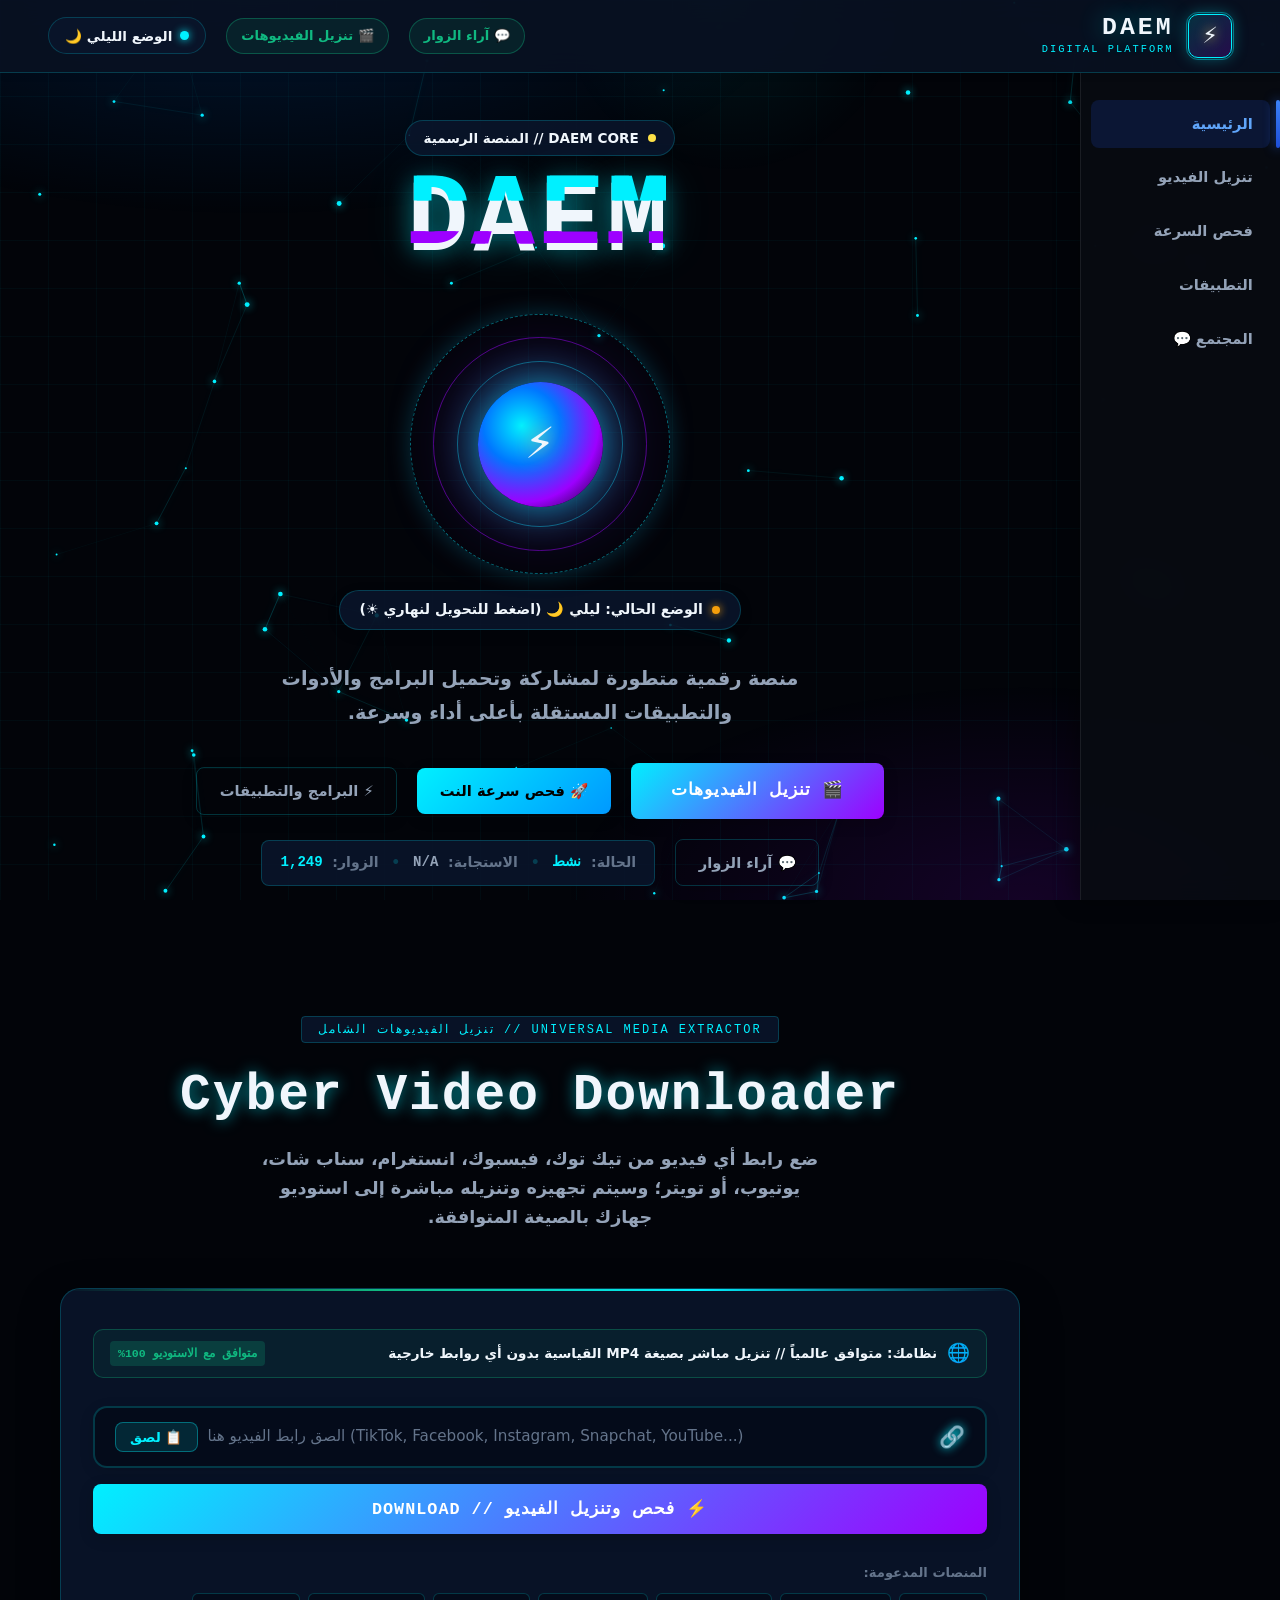
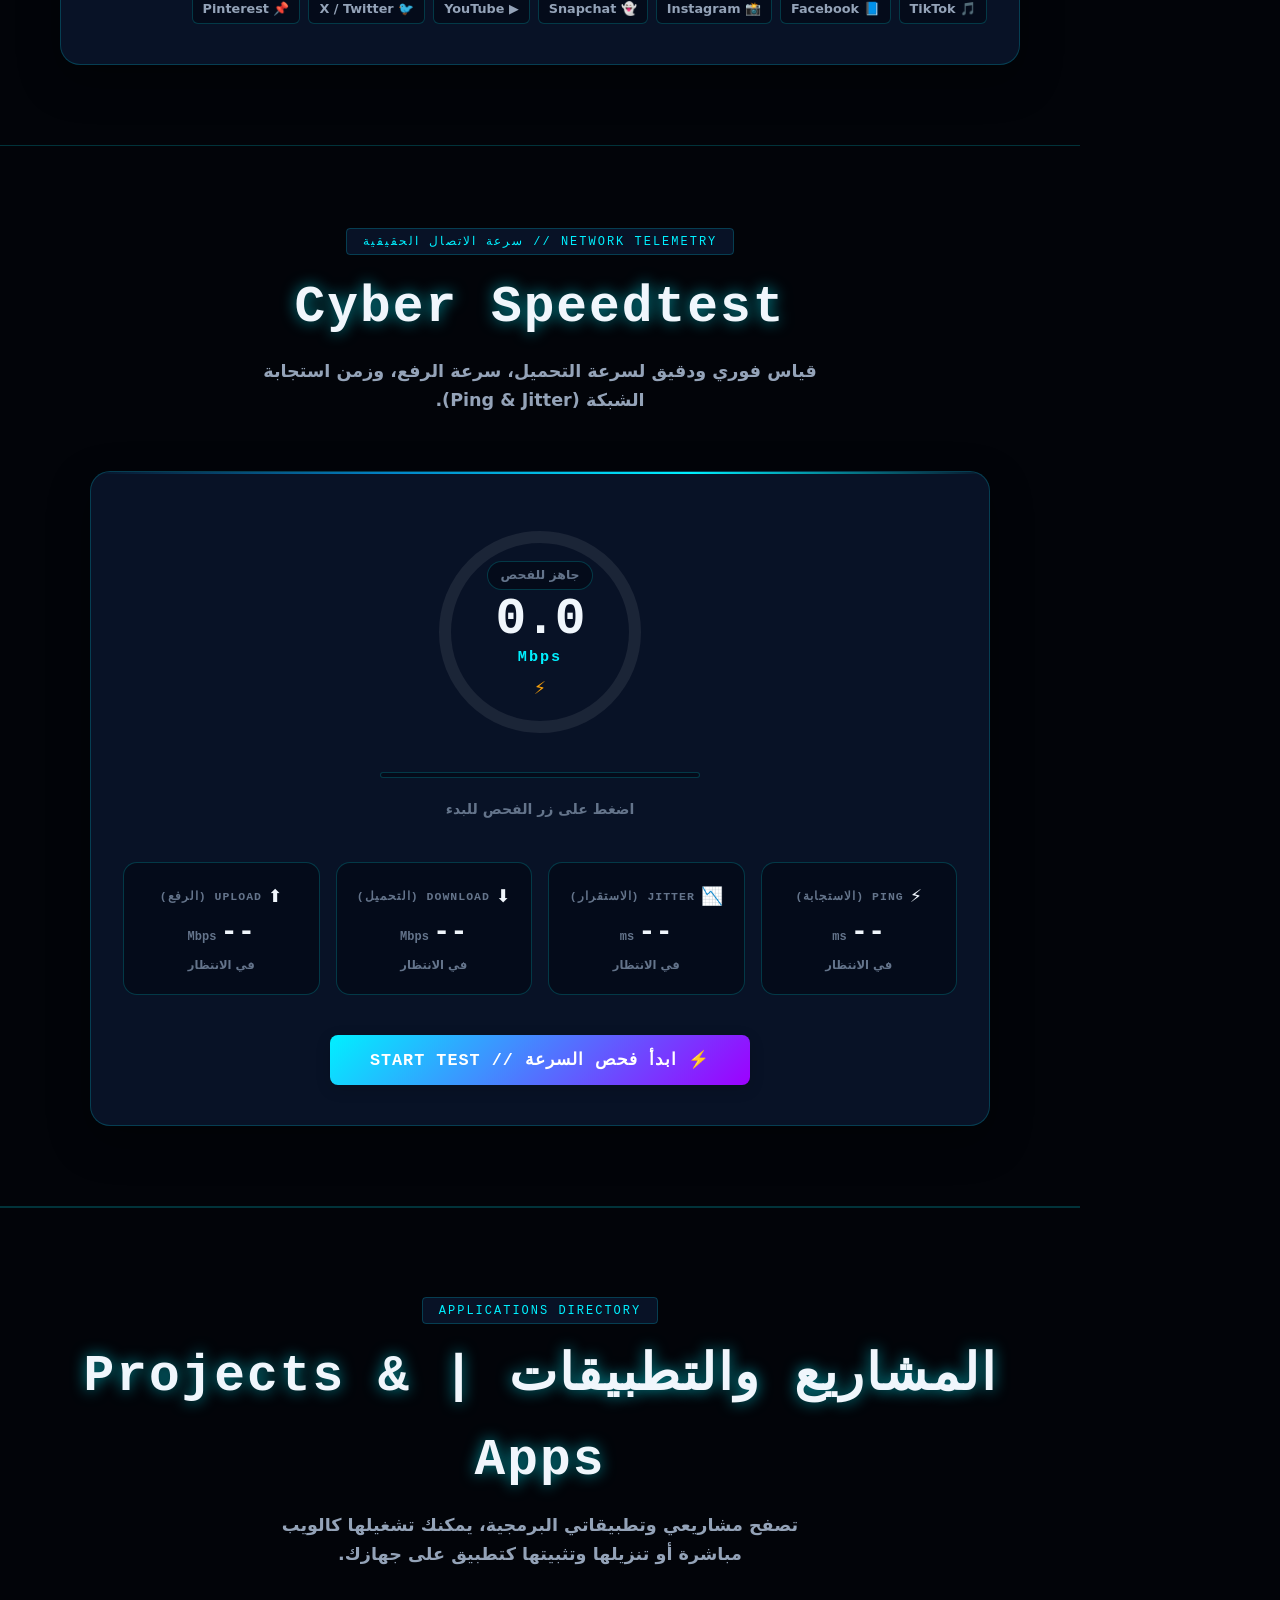
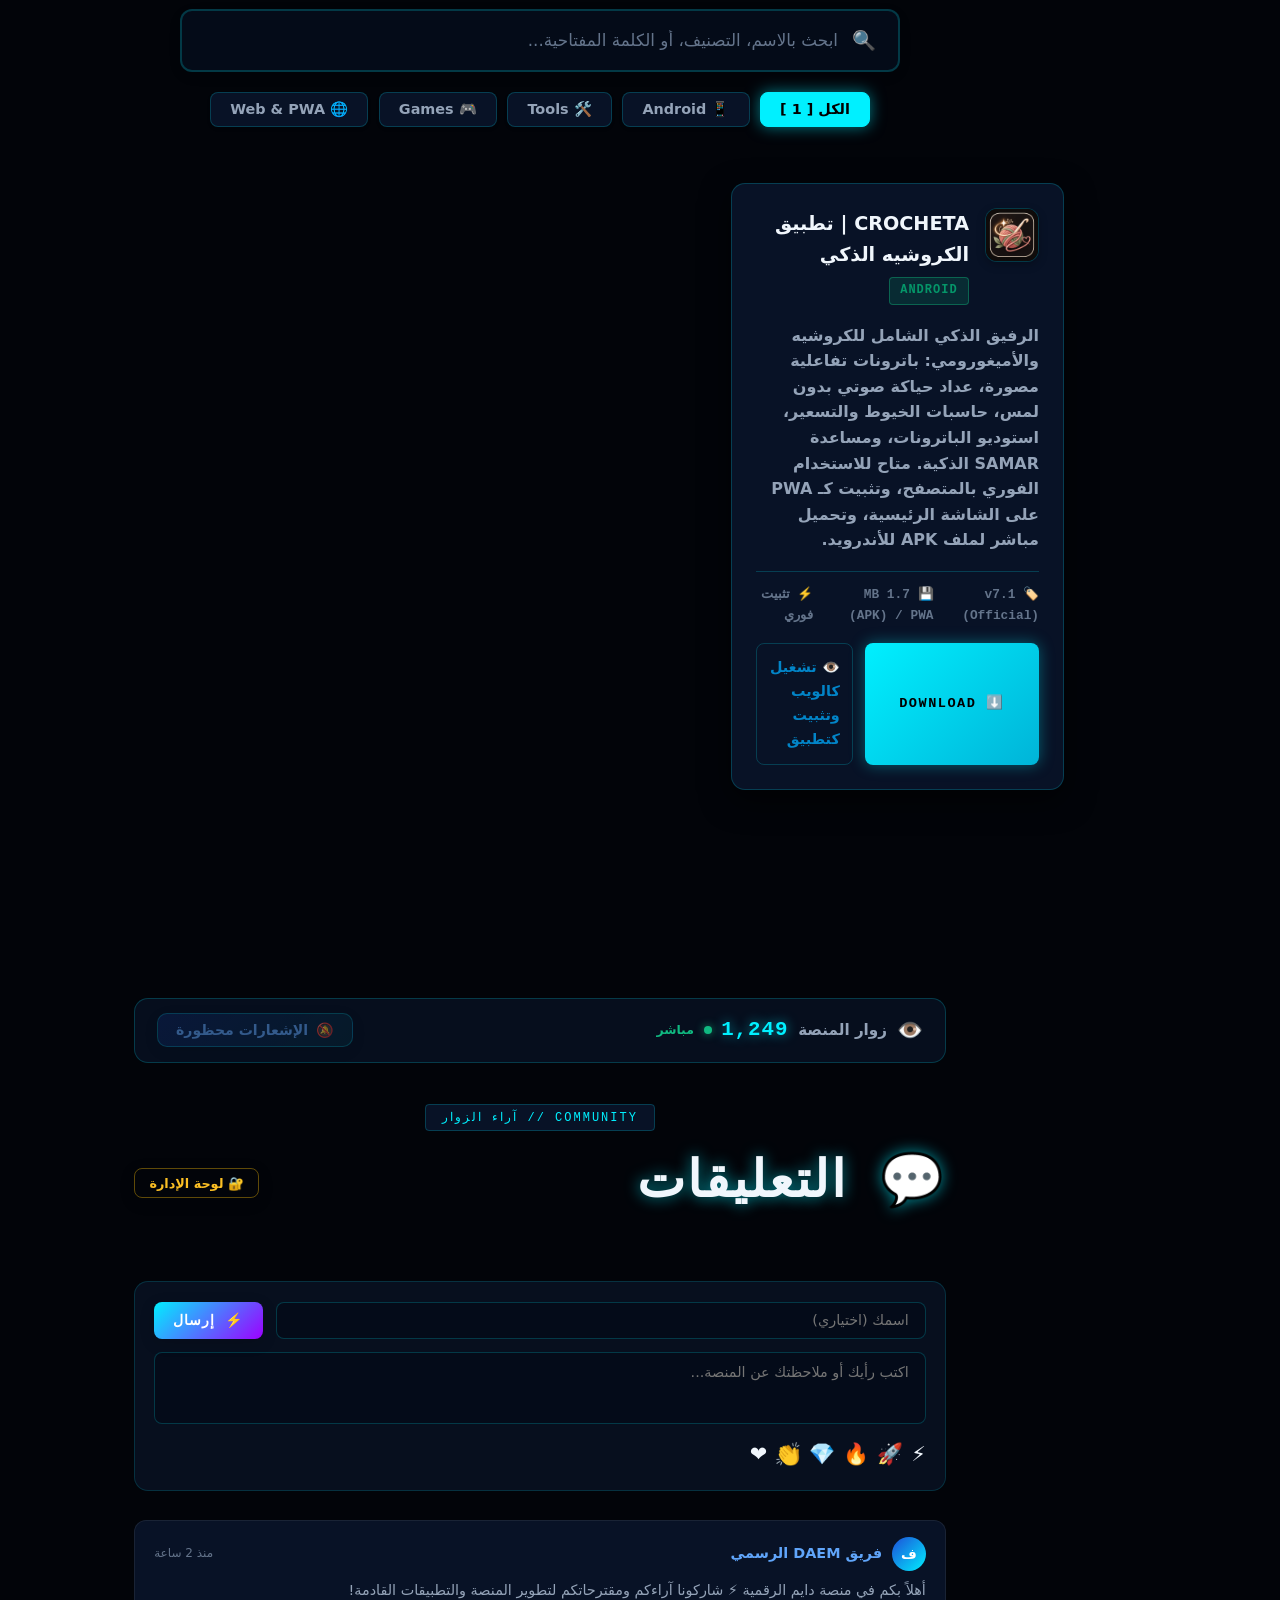
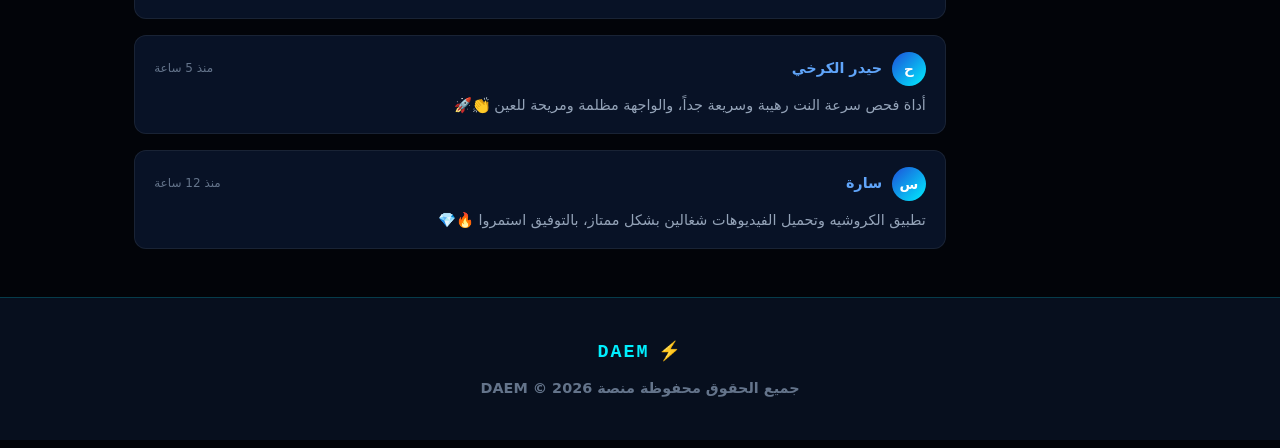
==== commit bbe78a89: "Add admin control panel for comments with PIN authentication and instant delete" ====
--- a/index.html
+++ b/index.html
@@ -482,7 +482,25 @@
           <div class="hud-badge-line">
             <span class="hud-badge-text">COMMUNITY // آراء الزوار</span>
           </div>
-          <h2 class="section-heading"><span class="neon-title">💬 التعليقات</span></h2>
+          <div class="comments-head-row">
+            <h2 class="section-heading"><span class="neon-title">💬 التعليقات</span></h2>
+            <button id="adminLoginBtn" class="cyber-btn cyber-btn-ghost admin-mode-btn" title="لوحة تحكم صاحب المنصة وحذف التعليقات">
+              <span>🔐 لوحة الإدارة</span>
+            </button>
+          </div>
+        </div>
+
+        <!-- شريط تحكم المدير (يظهر فقط بعد إدخال الرمز السري) -->
+        <div id="adminControlsBar" class="admin-controls-bar" style="display: none;">
+          <div class="admin-info-badge">
+            <span class="admin-crown">👑</span>
+            <span>وضع الإدارة مفعّل (أنت المتحكم الآن)</span>
+          </div>
+          <div class="admin-actions-btns">
+            <button id="adminChangePinBtn" class="admin-action-subbtn">🔑 تغيير الرمز</button>
+            <button id="adminClearAllBtn" class="admin-action-subbtn danger">🗑️ مسح الكل</button>
+            <button id="adminLogoutBtn" class="admin-action-subbtn">🚪 خروج</button>
+          </div>
         </div>
 
         <!-- نموذج إضافة تعليق -->
--- a/style.css
+++ b/style.css
@@ -2799,3 +2799,102 @@
   color: #0284c7;
   text-shadow: none;
 }
+
+
+/* ==========================================================================
+   Admin Mode Controls for Comments
+   ========================================================================== */
+.comments-head-row {
+  display: flex;
+  align-items: center;
+  justify-content: space-between;
+  gap: 1rem;
+  flex-wrap: wrap;
+}
+
+.admin-mode-btn {
+  padding: 0.4rem 0.9rem !important;
+  font-size: 0.8rem !important;
+  border-color: rgba(234, 179, 8, 0.4) !important;
+  color: #fbbf24 !important;
+}
+
+.admin-mode-btn:hover {
+  background: rgba(234, 179, 8, 0.15) !important;
+  border-color: #fbbf24 !important;
+}
+
+.admin-controls-bar {
+  background: linear-gradient(135deg, rgba(234, 179, 8, 0.12), rgba(15, 23, 42, 0.9));
+  border: 1px solid rgba(234, 179, 8, 0.35);
+  border-radius: 12px;
+  padding: 0.75rem 1.2rem;
+  margin-bottom: 1.2rem;
+  display: flex;
+  align-items: center;
+  justify-content: space-between;
+  gap: 1rem;
+  flex-wrap: wrap;
+  animation: fadeInComment 0.3s ease;
+}
+
+.admin-info-badge {
+  display: flex;
+  align-items: center;
+  gap: 0.5rem;
+  color: #fbbf24;
+  font-weight: 700;
+  font-size: 0.88rem;
+}
+
+.admin-actions-btns {
+  display: flex;
+  gap: 0.5rem;
+}
+
+.admin-action-subbtn {
+  background: rgba(15, 23, 42, 0.8);
+  border: 1px solid rgba(255, 255, 255, 0.15);
+  border-radius: 6px;
+  padding: 0.35rem 0.75rem;
+  color: #e2e8f0;
+  font-family: var(--font-arabic);
+  font-size: 0.8rem;
+  cursor: pointer;
+  transition: all 0.2s;
+}
+
+.admin-action-subbtn:hover {
+  background: rgba(255, 255, 255, 0.1);
+  color: #fff;
+}
+
+.admin-action-subbtn.danger {
+  border-color: rgba(239, 68, 68, 0.4);
+  color: #f87171;
+}
+
+.admin-action-subbtn.danger:hover {
+  background: rgba(239, 68, 68, 0.2);
+  border-color: #ef4444;
+}
+
+.btn-del-comment {
+  margin-right: auto;
+  background: rgba(239, 68, 68, 0.15);
+  border: 1px solid rgba(239, 68, 68, 0.35);
+  border-radius: 6px;
+  padding: 0.25rem 0.65rem;
+  color: #f87171;
+  font-family: var(--font-arabic);
+  font-size: 0.78rem;
+  font-weight: 600;
+  cursor: pointer;
+  transition: all 0.2s;
+}
+
+.btn-del-comment:hover {
+  background: #ef4444;
+  color: #fff;
+  transform: scale(1.05);
+}
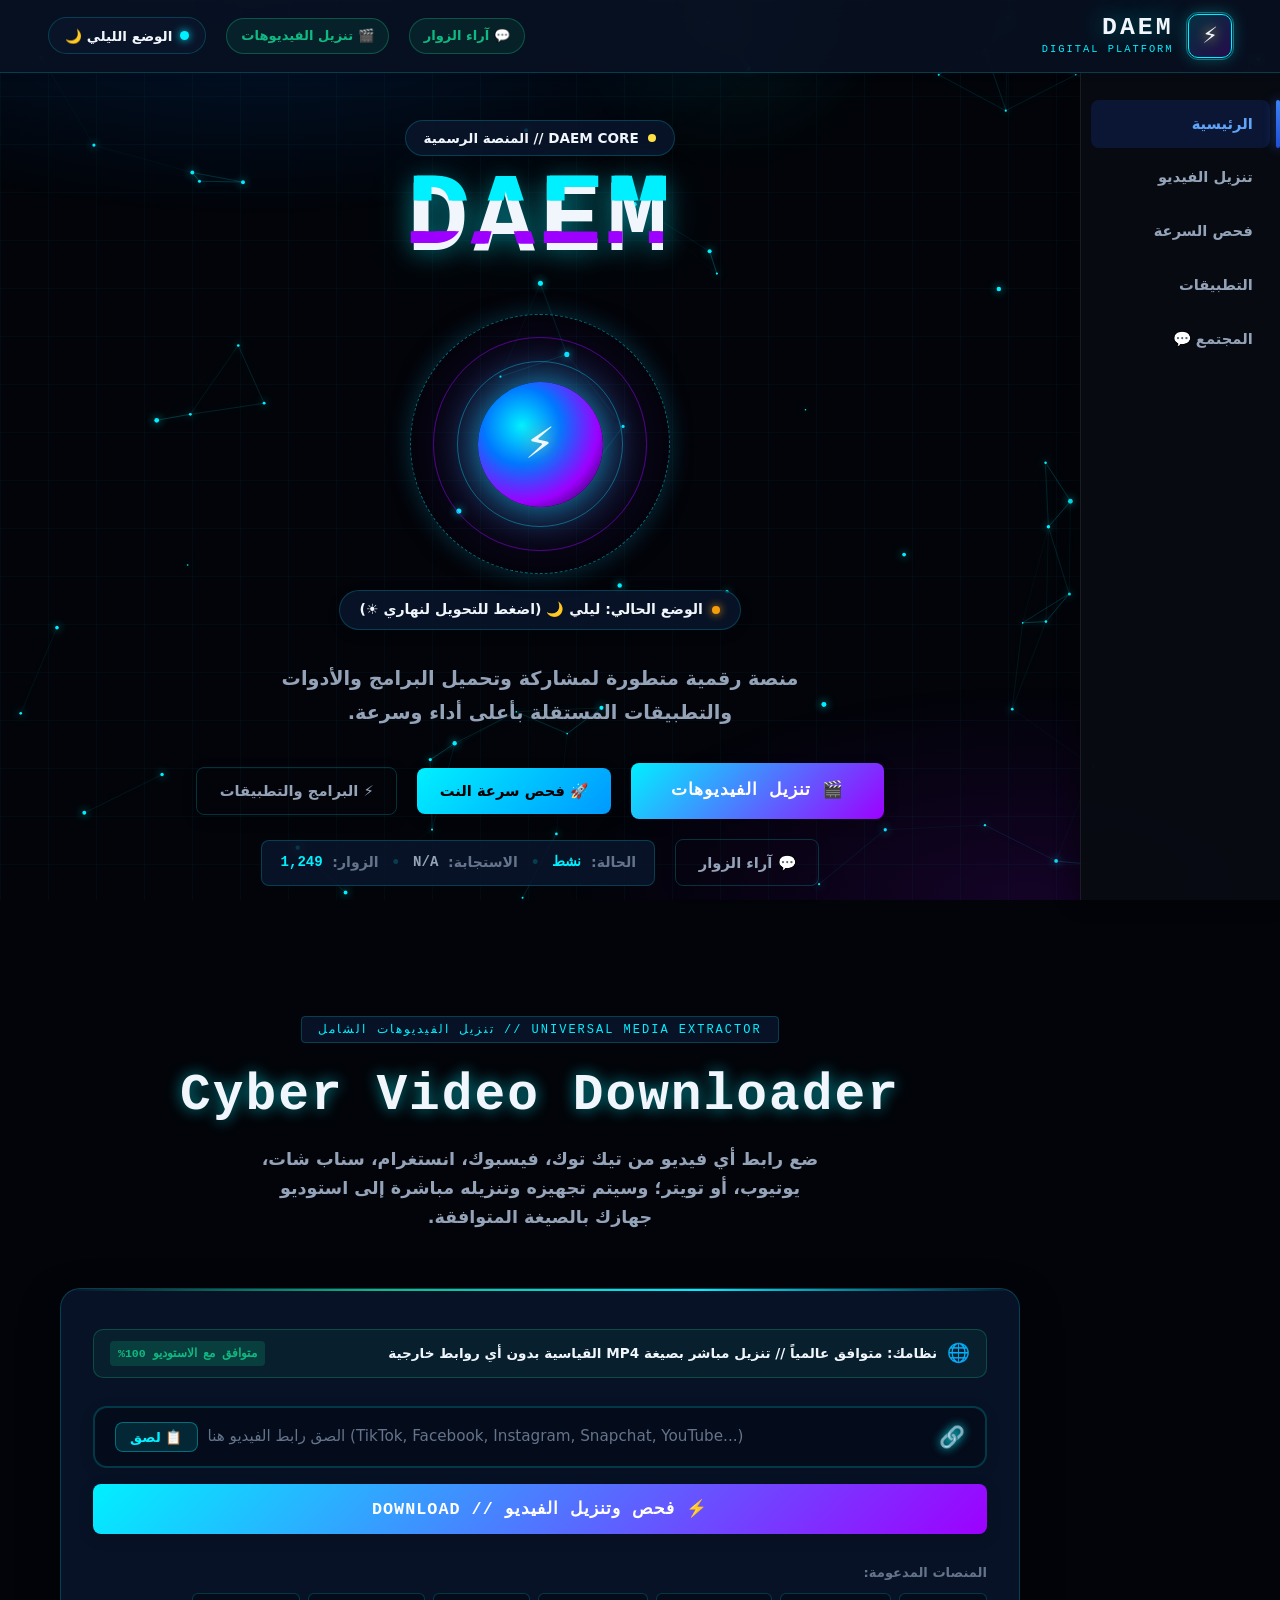
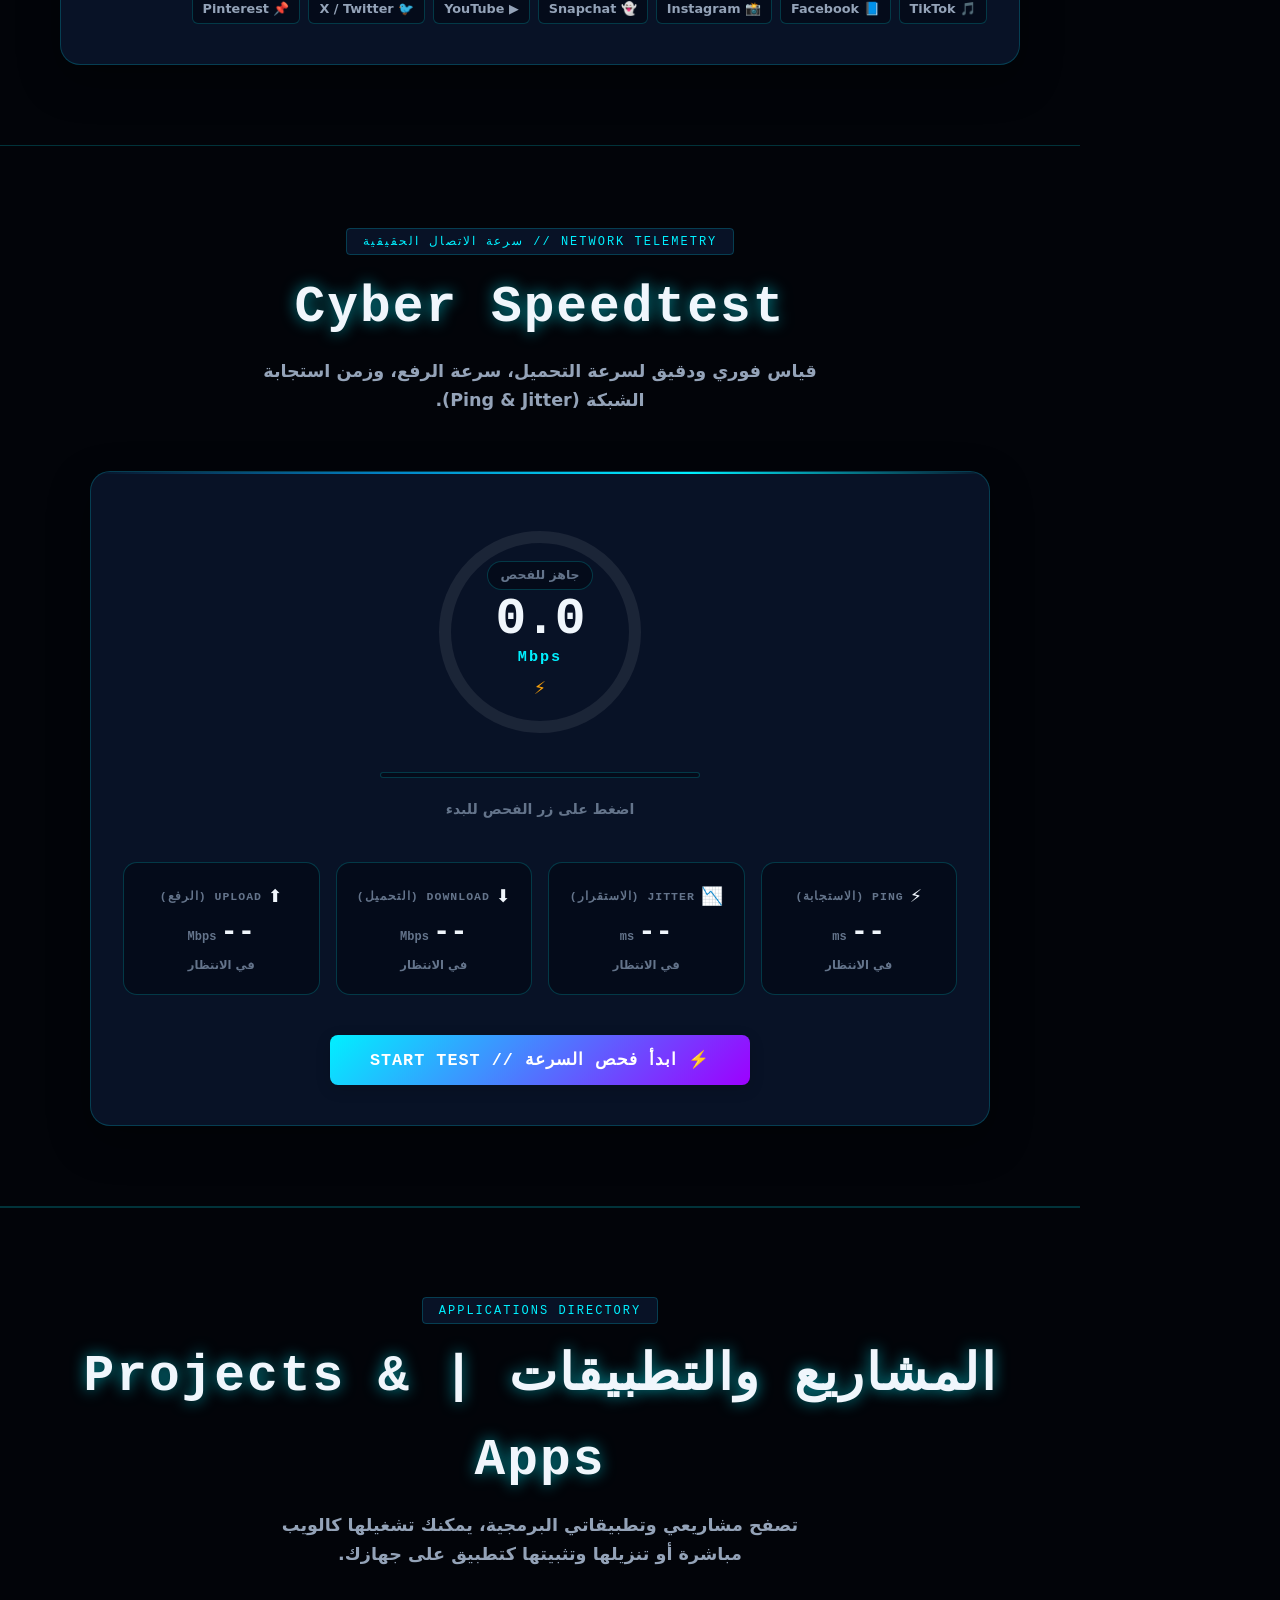
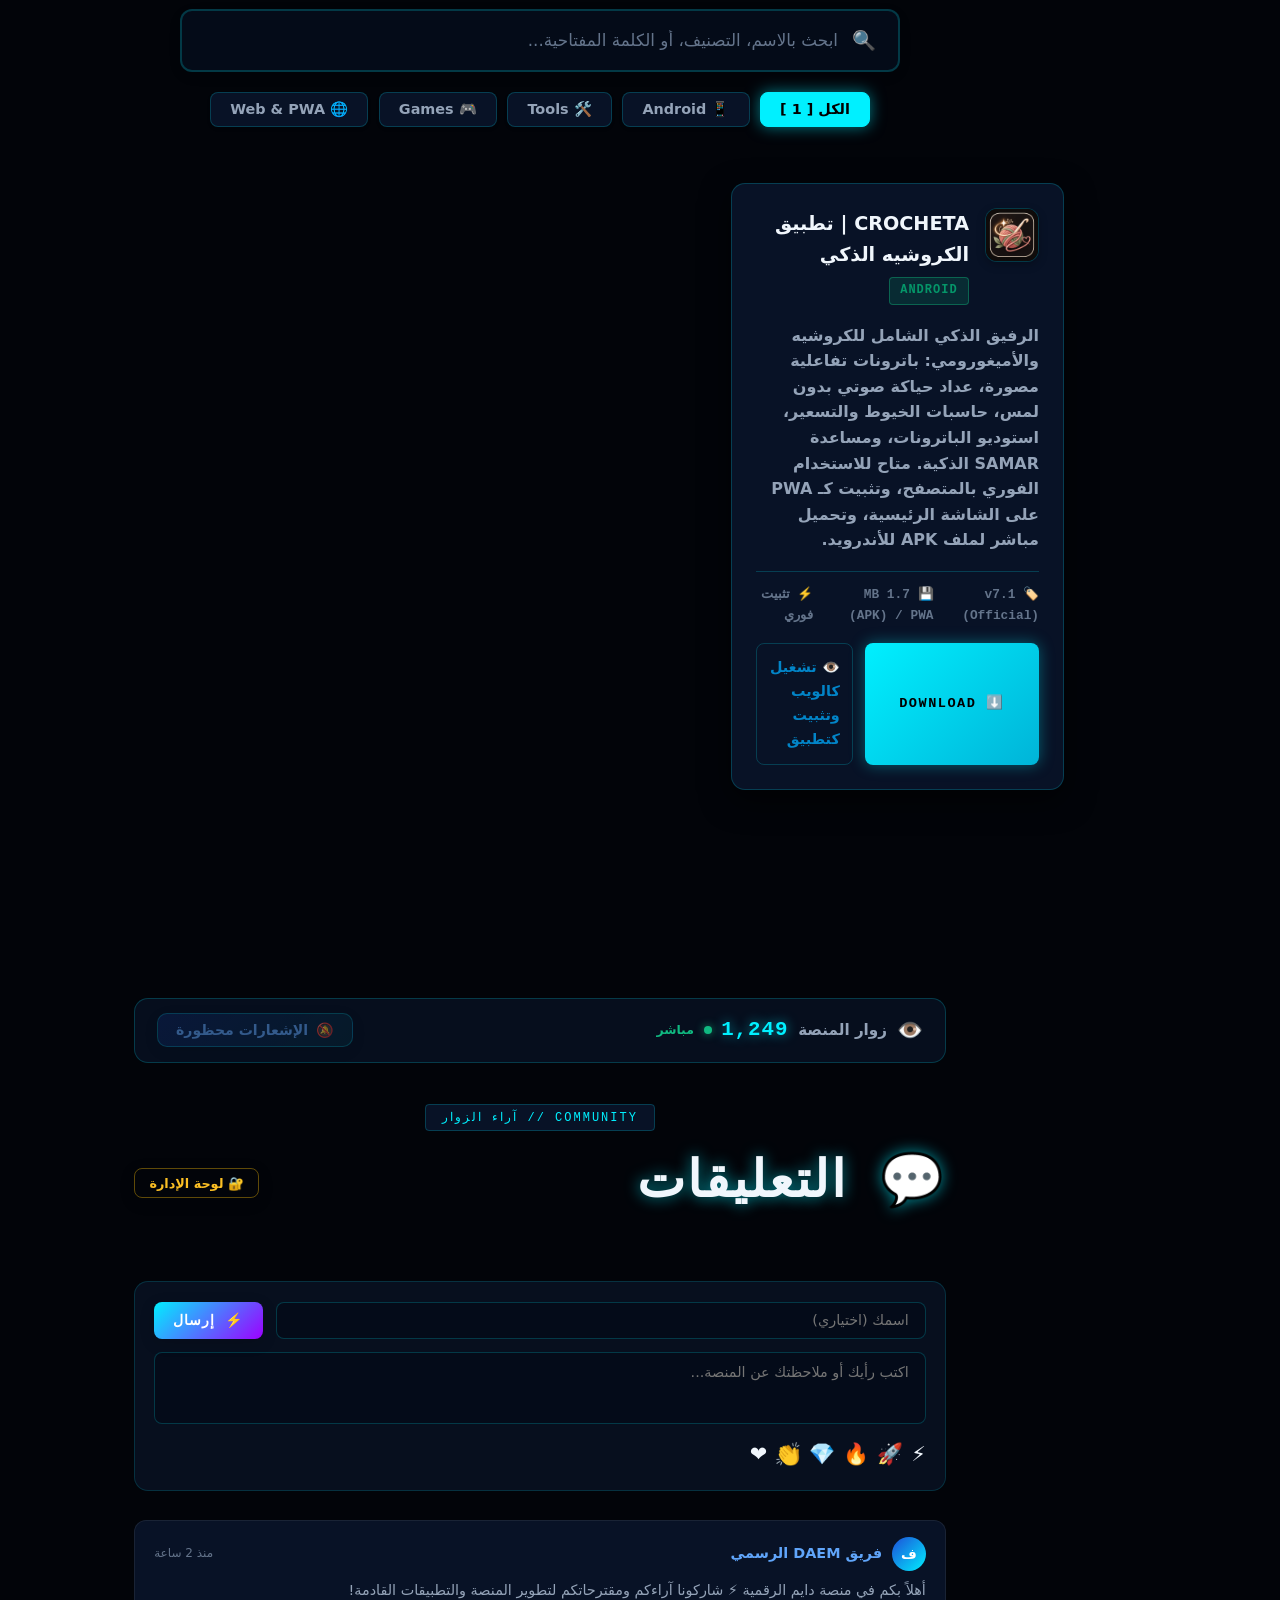
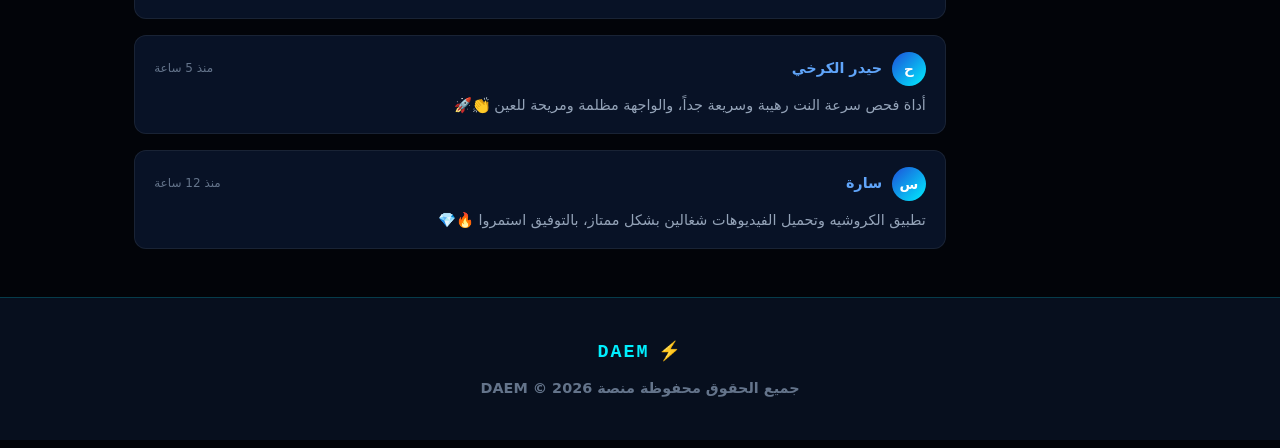
==== commit 6e850188: "Replace browser prompt with secure cyber modal with masked password and disabled autocomplete" ====
--- a/index.html
+++ b/index.html
@@ -549,6 +549,57 @@
     <span id="toastMsg" class="toast-msg"></span>
   </div>
 
+  <!-- نافذة تسجيل دخول الإدارة (مشفرة ومحمية من الاقتراحات التلقائية) -->
+  <div id="adminPinModal" class="admin-pin-modal" style="display: none;">
+    <div class="admin-pin-backdrop" id="adminPinBackdrop"></div>
+    <div class="admin-pin-card">
+      <div class="admin-pin-header">
+        <span class="admin-pin-icon">🔐</span>
+        <h3 class="admin-pin-title">لوحة تحكم الإدارة</h3>
+        <button type="button" class="admin-pin-close" id="adminPinCloseBtn">✕</button>
+      </div>
+      <p class="admin-pin-desc">أدخل رمز الدخول السري للتحكم بالتعليقات وإدارتها</p>
+      <div class="admin-pin-input-box">
+        <input type="password" id="adminPinInput" class="admin-pin-field" placeholder="••••" maxlength="20" autocomplete="new-password" spellcheck="false" inputmode="numeric">
+      </div>
+      <div class="admin-pin-actions">
+        <button type="button" id="adminPinSubmitBtn" class="cyber-btn cyber-btn-glow admin-pin-btn primary">
+          <span>دخول</span>
+        </button>
+        <button type="button" id="adminPinCancelBtn" class="cyber-btn cyber-btn-ghost admin-pin-btn">
+          <span>إلغاء</span>
+        </button>
+      </div>
+    </div>
+  </div>
+
+  <!-- نافذة تغيير رمز الإدارة -->
+  <div id="adminChangePinModal" class="admin-pin-modal" style="display: none;">
+    <div class="admin-pin-backdrop" id="adminChangePinBackdrop"></div>
+    <div class="admin-pin-card">
+      <div class="admin-pin-header">
+        <span class="admin-pin-icon">🔑</span>
+        <h3 class="admin-pin-title">تغيير رمز الإدارة</h3>
+        <button type="button" class="admin-pin-close" id="adminChangePinCloseBtn">✕</button>
+      </div>
+      <p class="admin-pin-desc">أدخل الرمز الحالي ثم اكتب رمزك الجديد</p>
+      <div class="admin-pin-input-box" style="margin-bottom: 0.8rem;">
+        <input type="password" id="adminOldPinInput" class="admin-pin-field" placeholder="الرمز الحالي" maxlength="20" autocomplete="new-password" spellcheck="false" inputmode="numeric">
+      </div>
+      <div class="admin-pin-input-box">
+        <input type="password" id="adminNewPinInput" class="admin-pin-field" placeholder="الرمز الجديد" maxlength="20" autocomplete="new-password" spellcheck="false" inputmode="numeric">
+      </div>
+      <div class="admin-pin-actions">
+        <button type="button" id="adminSaveNewPinBtn" class="cyber-btn cyber-btn-glow admin-pin-btn primary">
+          <span>حفظ التغيير</span>
+        </button>
+        <button type="button" id="adminCancelNewPinBtn" class="cyber-btn cyber-btn-ghost admin-pin-btn">
+          <span>إلغاء</span>
+        </button>
+      </div>
+    </div>
+  </div>
+
   <!-- Firebase SDK -->
   <script type="module">
     import { initializeApp } from 'https://www.gstatic.com/firebasejs/10.12.2/firebase-app.js';
--- a/style.css
+++ b/style.css
@@ -2898,3 +2898,125 @@
   color: #fff;
   transform: scale(1.05);
 }
+
+
+/* ==========================================================================
+   Admin PIN Dialog Modal (No Autocomplete / No Suggestions)
+   ========================================================================== */
+.admin-pin-modal {
+  position: fixed;
+  inset: 0;
+  z-index: 9999;
+  display: flex;
+  align-items: center;
+  justify-content: center;
+  padding: 1rem;
+}
+
+.admin-pin-backdrop {
+  position: absolute;
+  inset: 0;
+  background: rgba(2, 4, 9, 0.85);
+  backdrop-filter: blur(10px);
+}
+
+.admin-pin-card {
+  position: relative;
+  z-index: 2;
+  width: 100%;
+  max-width: 380px;
+  background: rgba(8, 17, 34, 0.98);
+  border: 1px solid rgba(234, 179, 8, 0.4);
+  border-radius: 16px;
+  padding: 1.6rem;
+  box-shadow: 0 10px 40px rgba(0, 0, 0, 0.8), 0 0 25px rgba(234, 179, 8, 0.2);
+  animation: modalPop 0.25s cubic-bezier(0.175, 0.885, 0.32, 1.275);
+  direction: rtl;
+}
+
+@keyframes modalPop {
+  from { opacity: 0; transform: scale(0.92); }
+  to   { opacity: 1; transform: scale(1); }
+}
+
+.admin-pin-header {
+  display: flex;
+  align-items: center;
+  gap: 0.6rem;
+  margin-bottom: 0.6rem;
+}
+
+.admin-pin-icon { font-size: 1.4rem; }
+
+.admin-pin-title {
+  font-size: 1.15rem;
+  font-weight: 800;
+  color: #fbbf24;
+  margin: 0;
+}
+
+.admin-pin-close {
+  margin-right: auto;
+  background: transparent;
+  border: none;
+  color: var(--text-dim);
+  font-size: 1.2rem;
+  cursor: pointer;
+  padding: 0.2rem 0.5rem;
+  border-radius: 6px;
+}
+
+.admin-pin-close:hover {
+  color: #fff;
+  background: rgba(255, 255, 255, 0.1);
+}
+
+.admin-pin-desc {
+  font-size: 0.85rem;
+  color: var(--text-muted);
+  margin-bottom: 1.2rem;
+  line-height: 1.5;
+}
+
+.admin-pin-input-box {
+  margin-bottom: 1.2rem;
+}
+
+.admin-pin-field {
+  width: 100%;
+  background: rgba(5, 12, 26, 0.95);
+  border: 1.5px solid rgba(234, 179, 8, 0.35);
+  border-radius: 10px;
+  padding: 0.8rem 1rem;
+  color: #fbbf24;
+  font-family: var(--font-orbitron), monospace;
+  font-size: 1.3rem;
+  letter-spacing: 5px;
+  text-align: center;
+  outline: none;
+  box-sizing: border-box;
+  transition: border-color 0.2s, box-shadow 0.2s;
+}
+
+.admin-pin-field:focus {
+  border-color: #fbbf24;
+  box-shadow: 0 0 15px rgba(234, 179, 8, 0.35);
+}
+
+.admin-pin-actions {
+  display: flex;
+  gap: 0.8rem;
+}
+
+.admin-pin-btn {
+  flex: 1;
+  padding: 0.65rem 1rem !important;
+  font-size: 0.9rem !important;
+  justify-content: center;
+}
+
+.admin-pin-btn.primary {
+  background: linear-gradient(135deg, #fbbf24, #d97706) !important;
+  color: #000 !important;
+  font-weight: 800;
+}
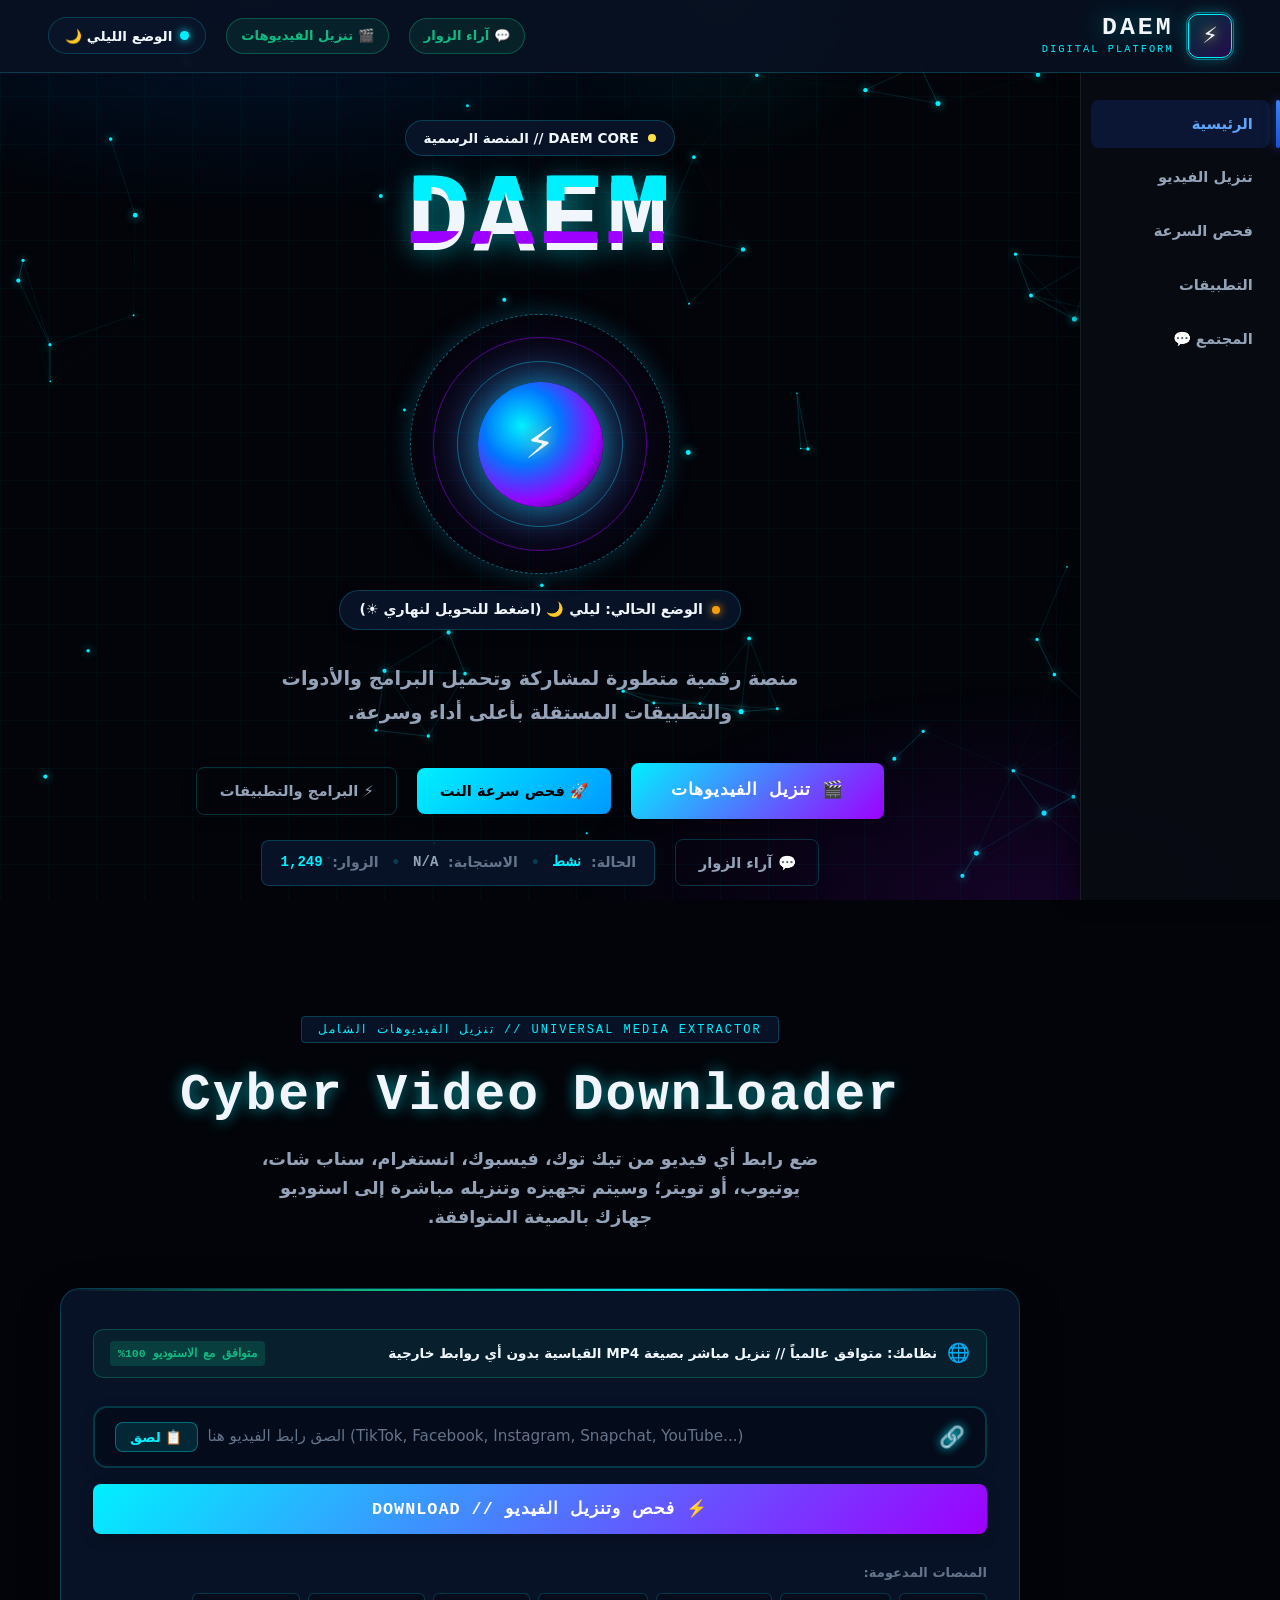
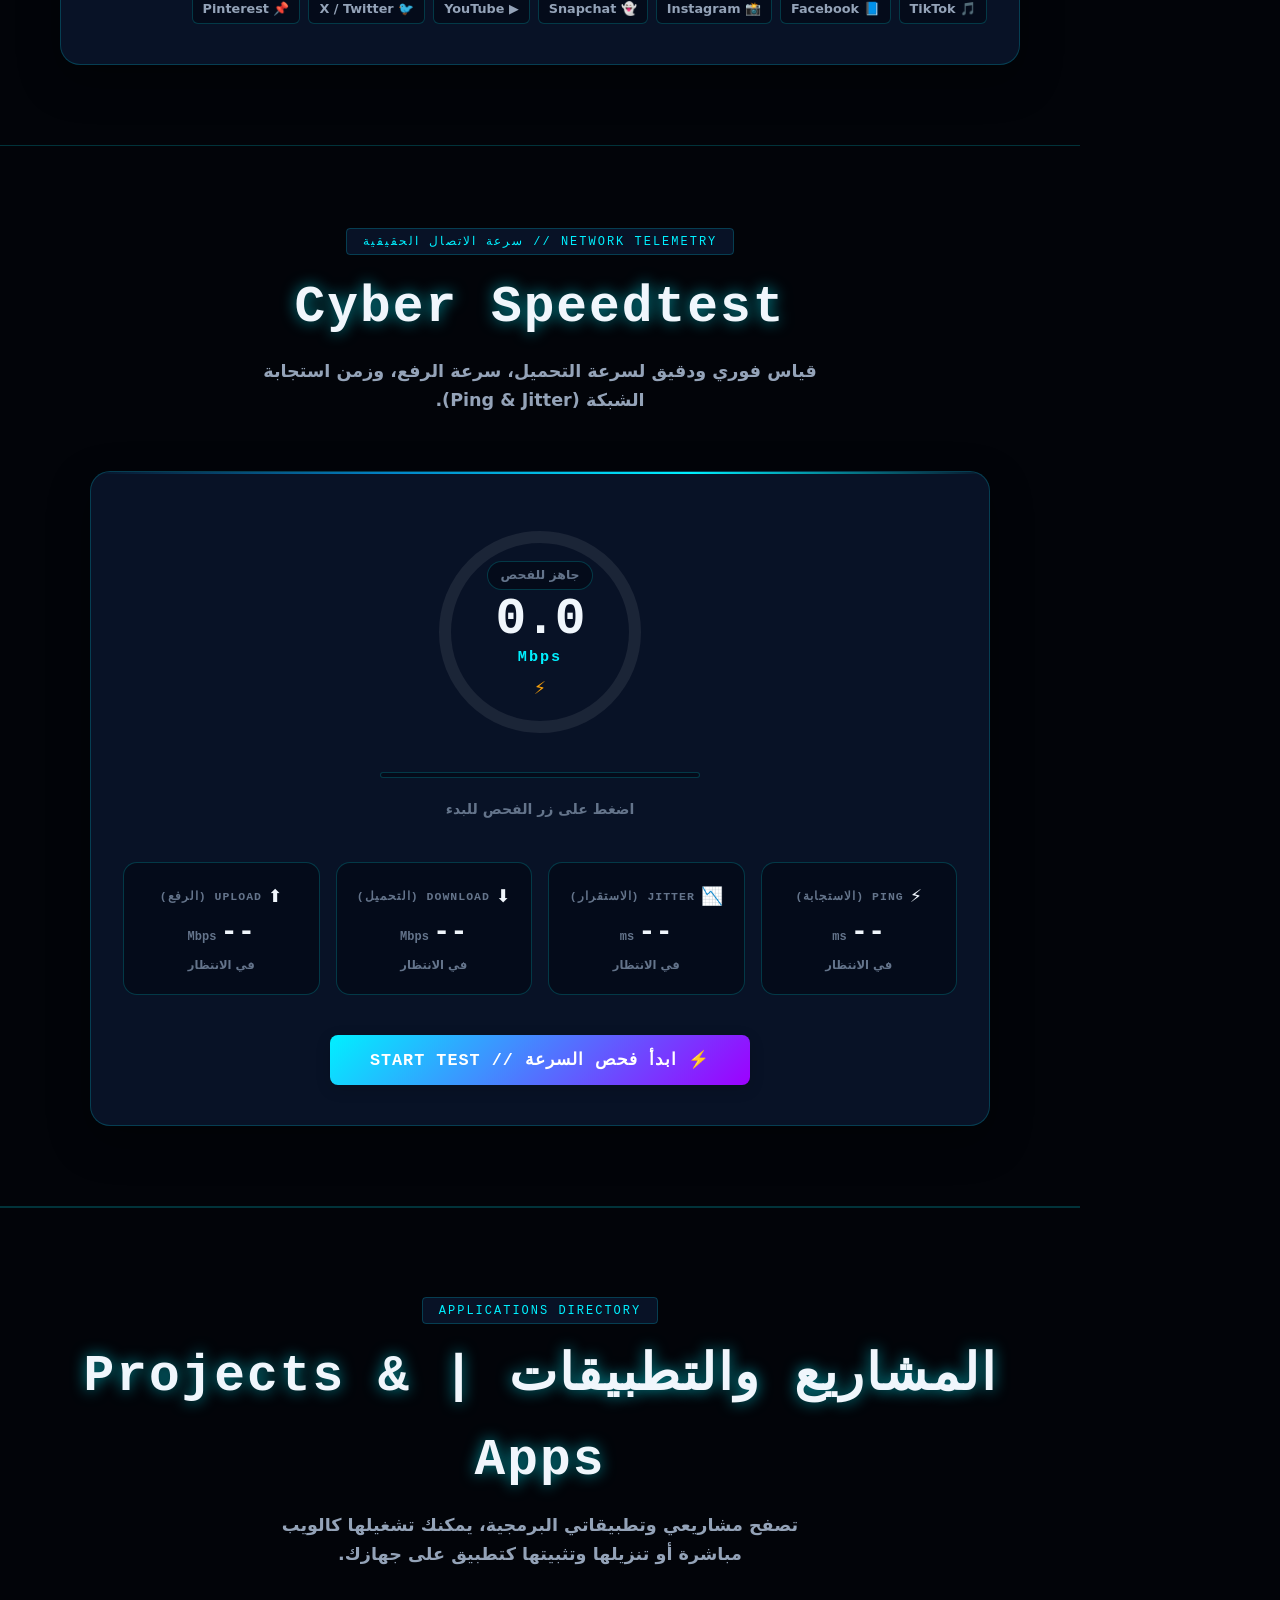
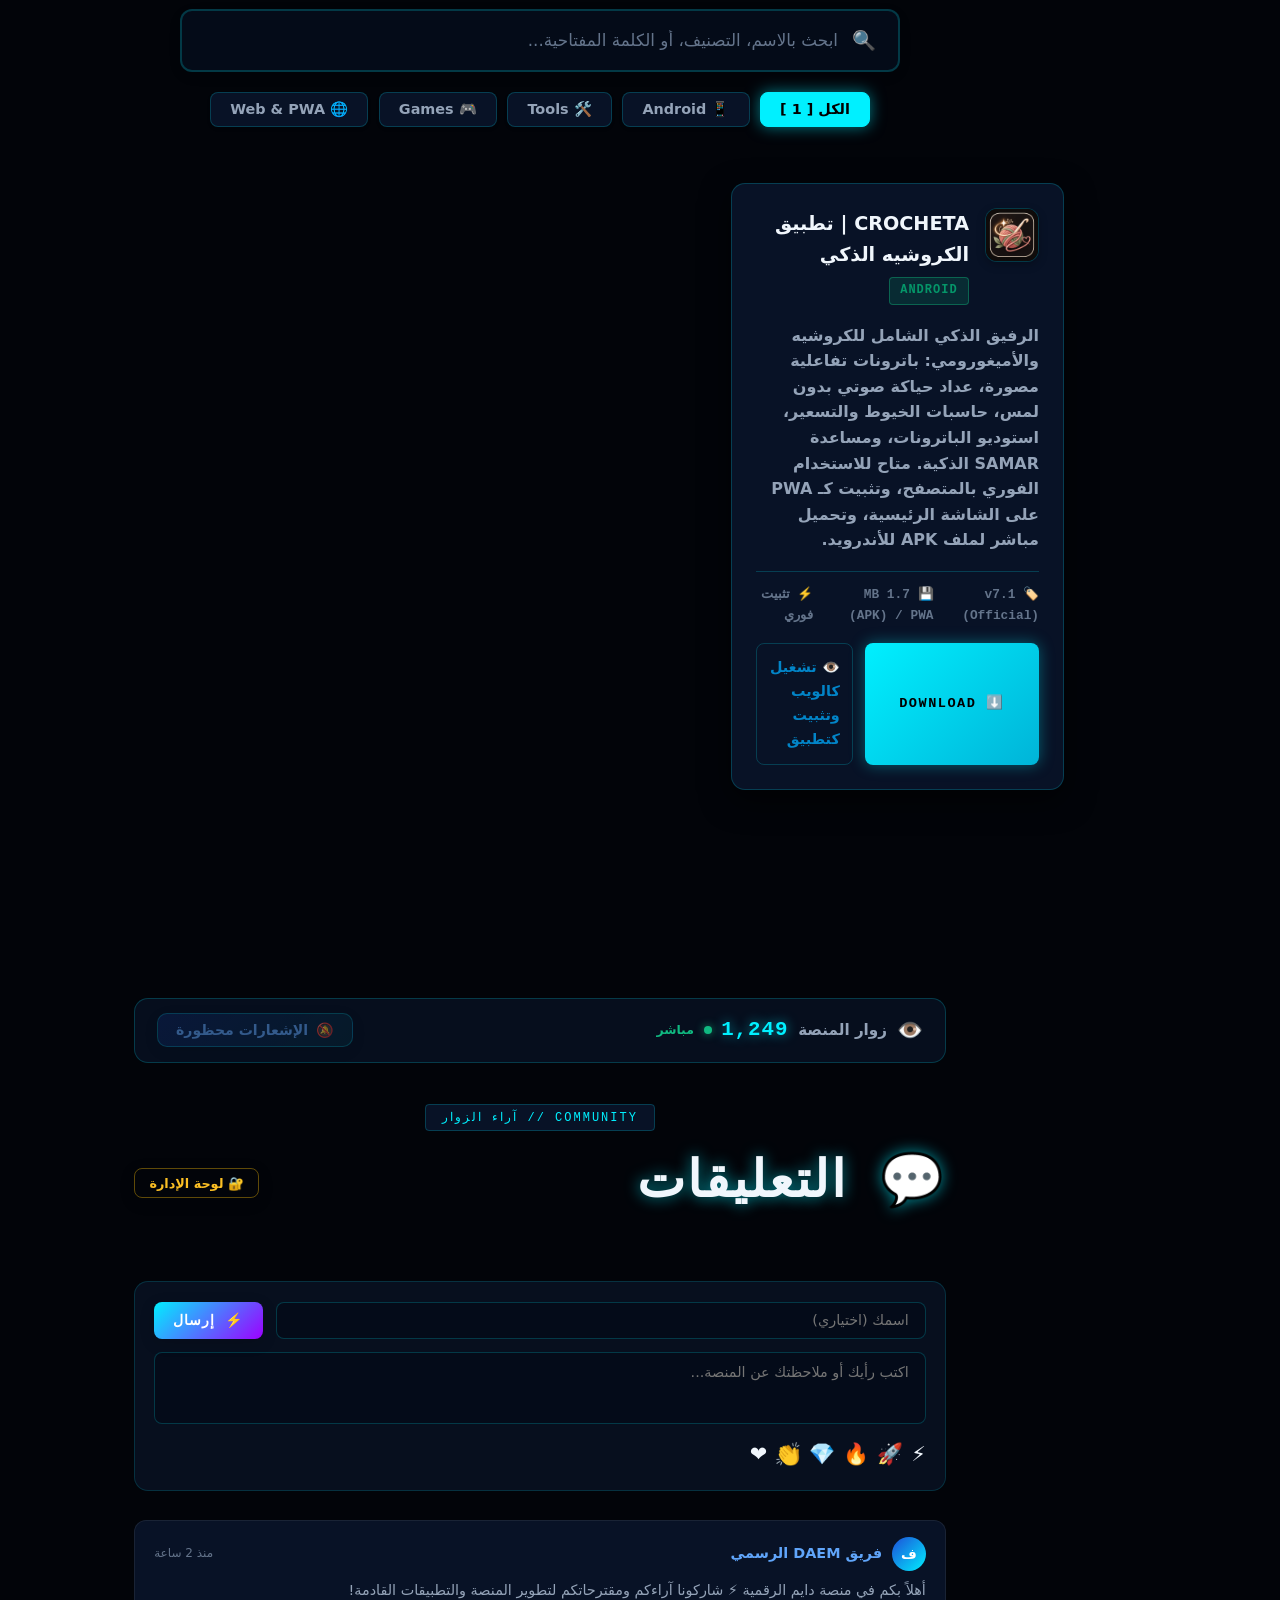
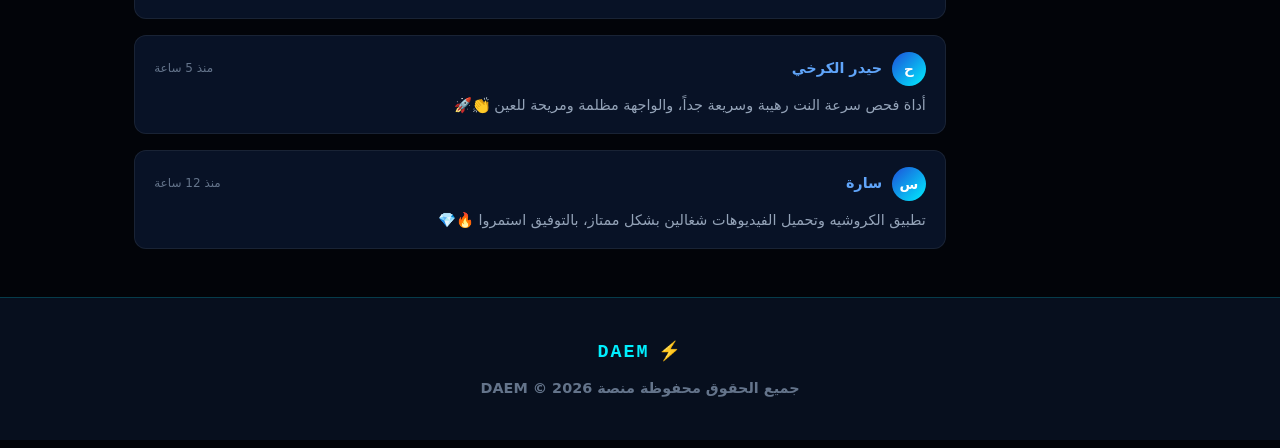
==== commit 16464ddc: "Fix PIN verification: support Arabic numerals, clean old storage conflicts, synchronous verification" ====
--- a/index.html
+++ b/index.html
@@ -633,6 +633,6 @@
 
   <!-- GSAP Animation Library -->
   <script src="https://cdnjs.cloudflare.com/ajax/libs/gsap/3.12.5/gsap.min.js"></script>
-  <script src="script.js?v=22.0"></script>
+  <script src="script.js?v=35.0"></script>
 </body>
 </html>
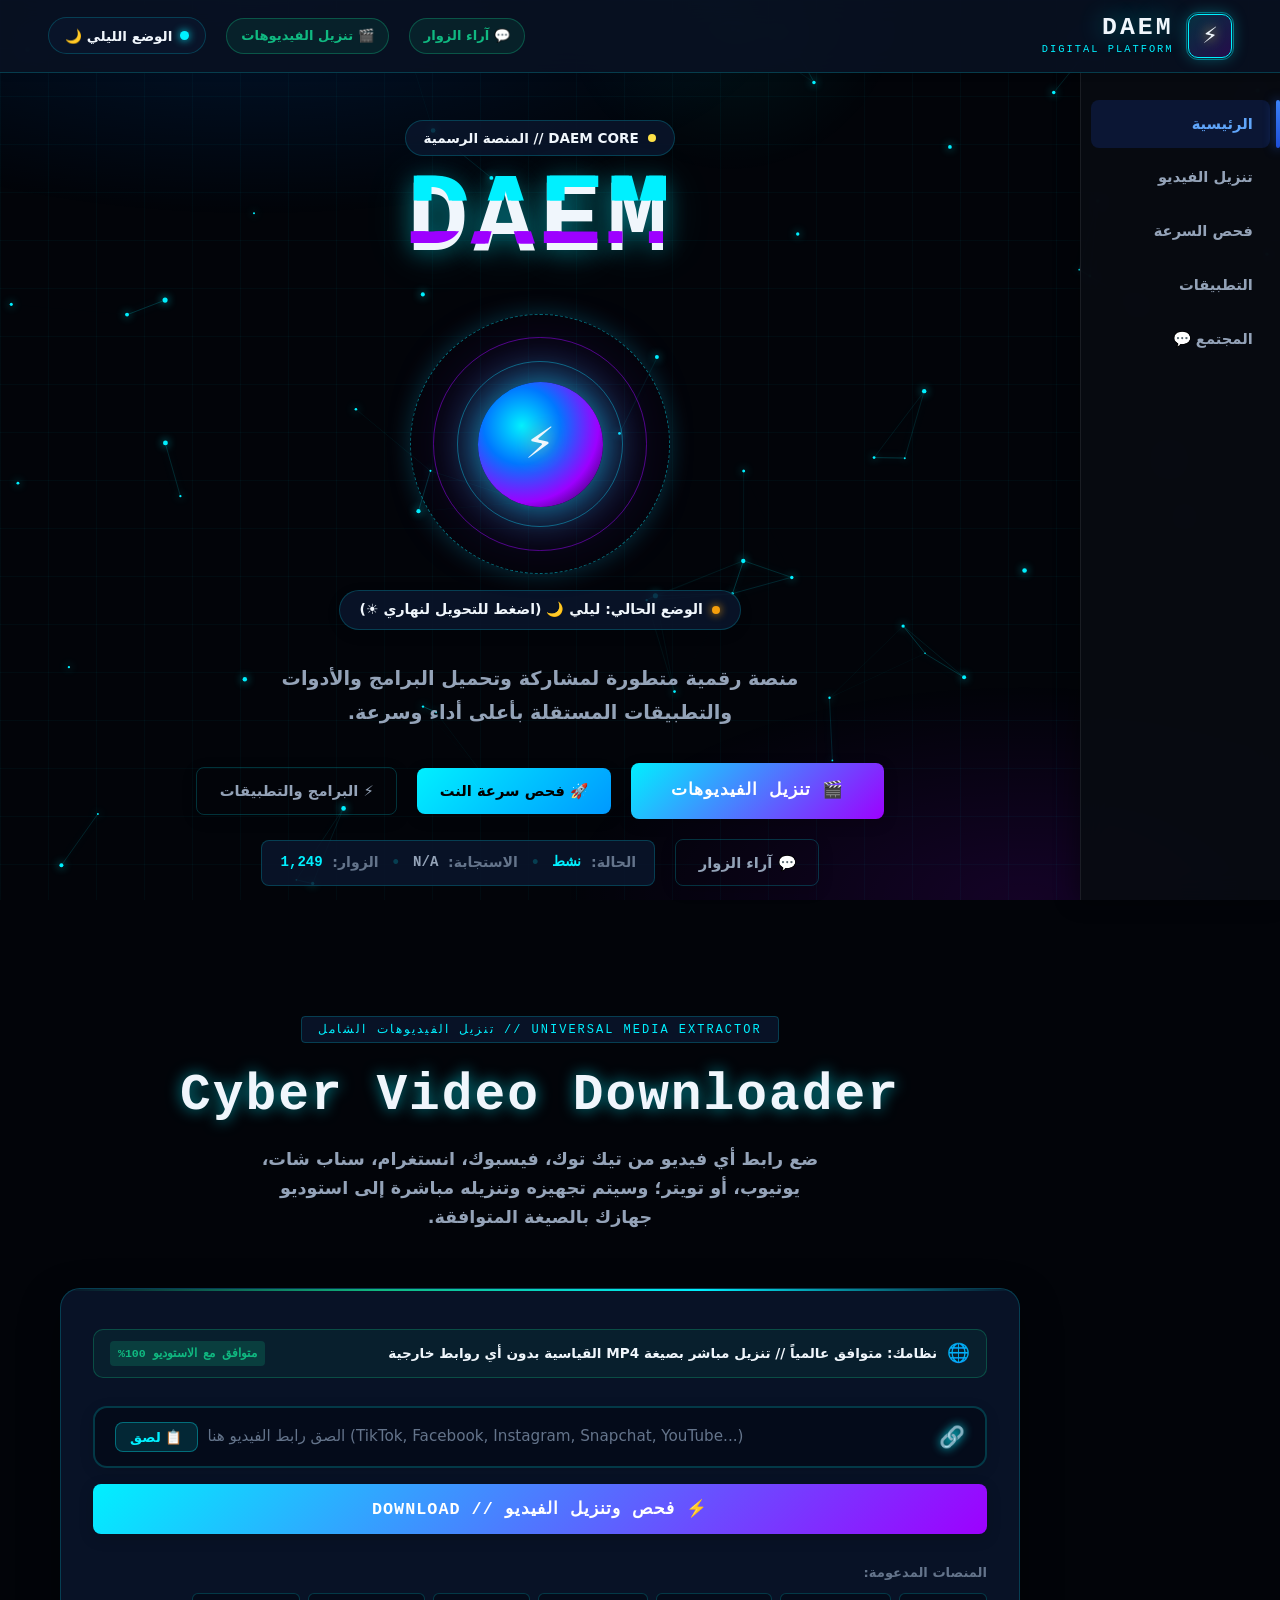
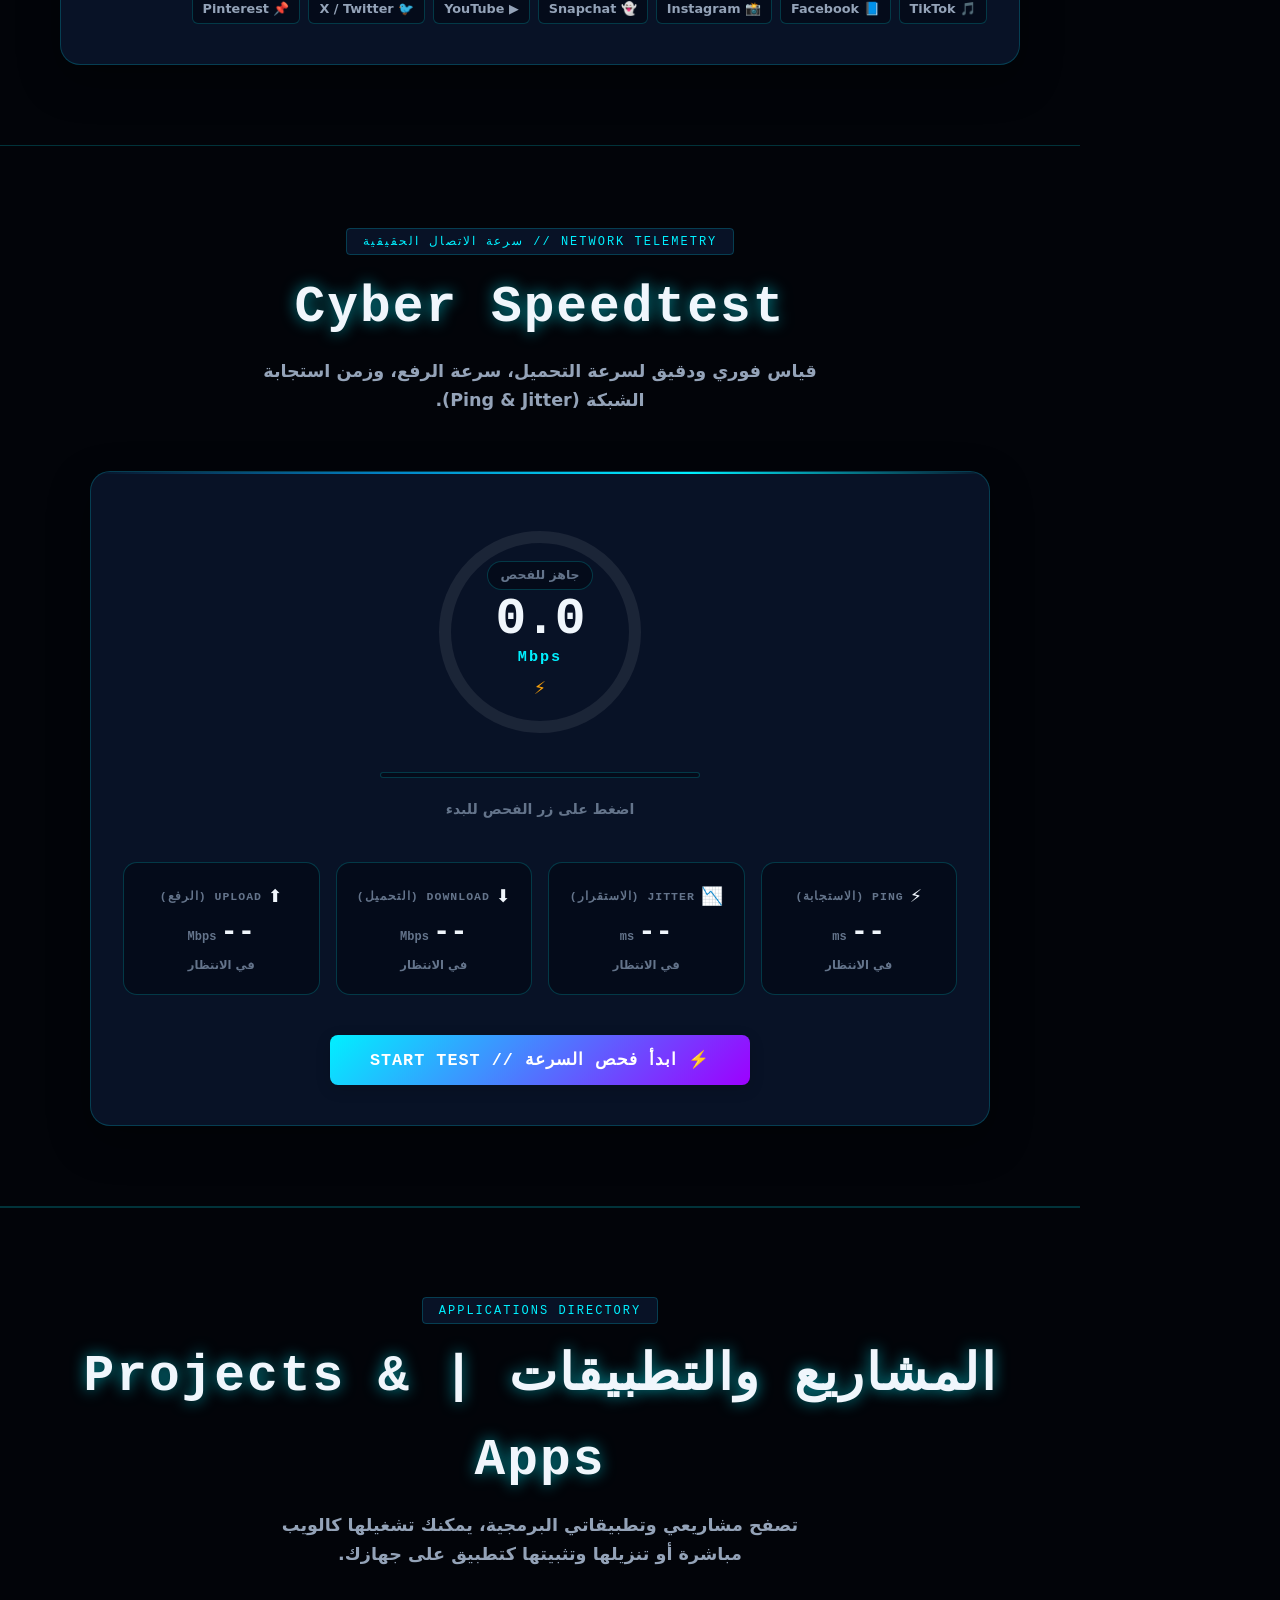
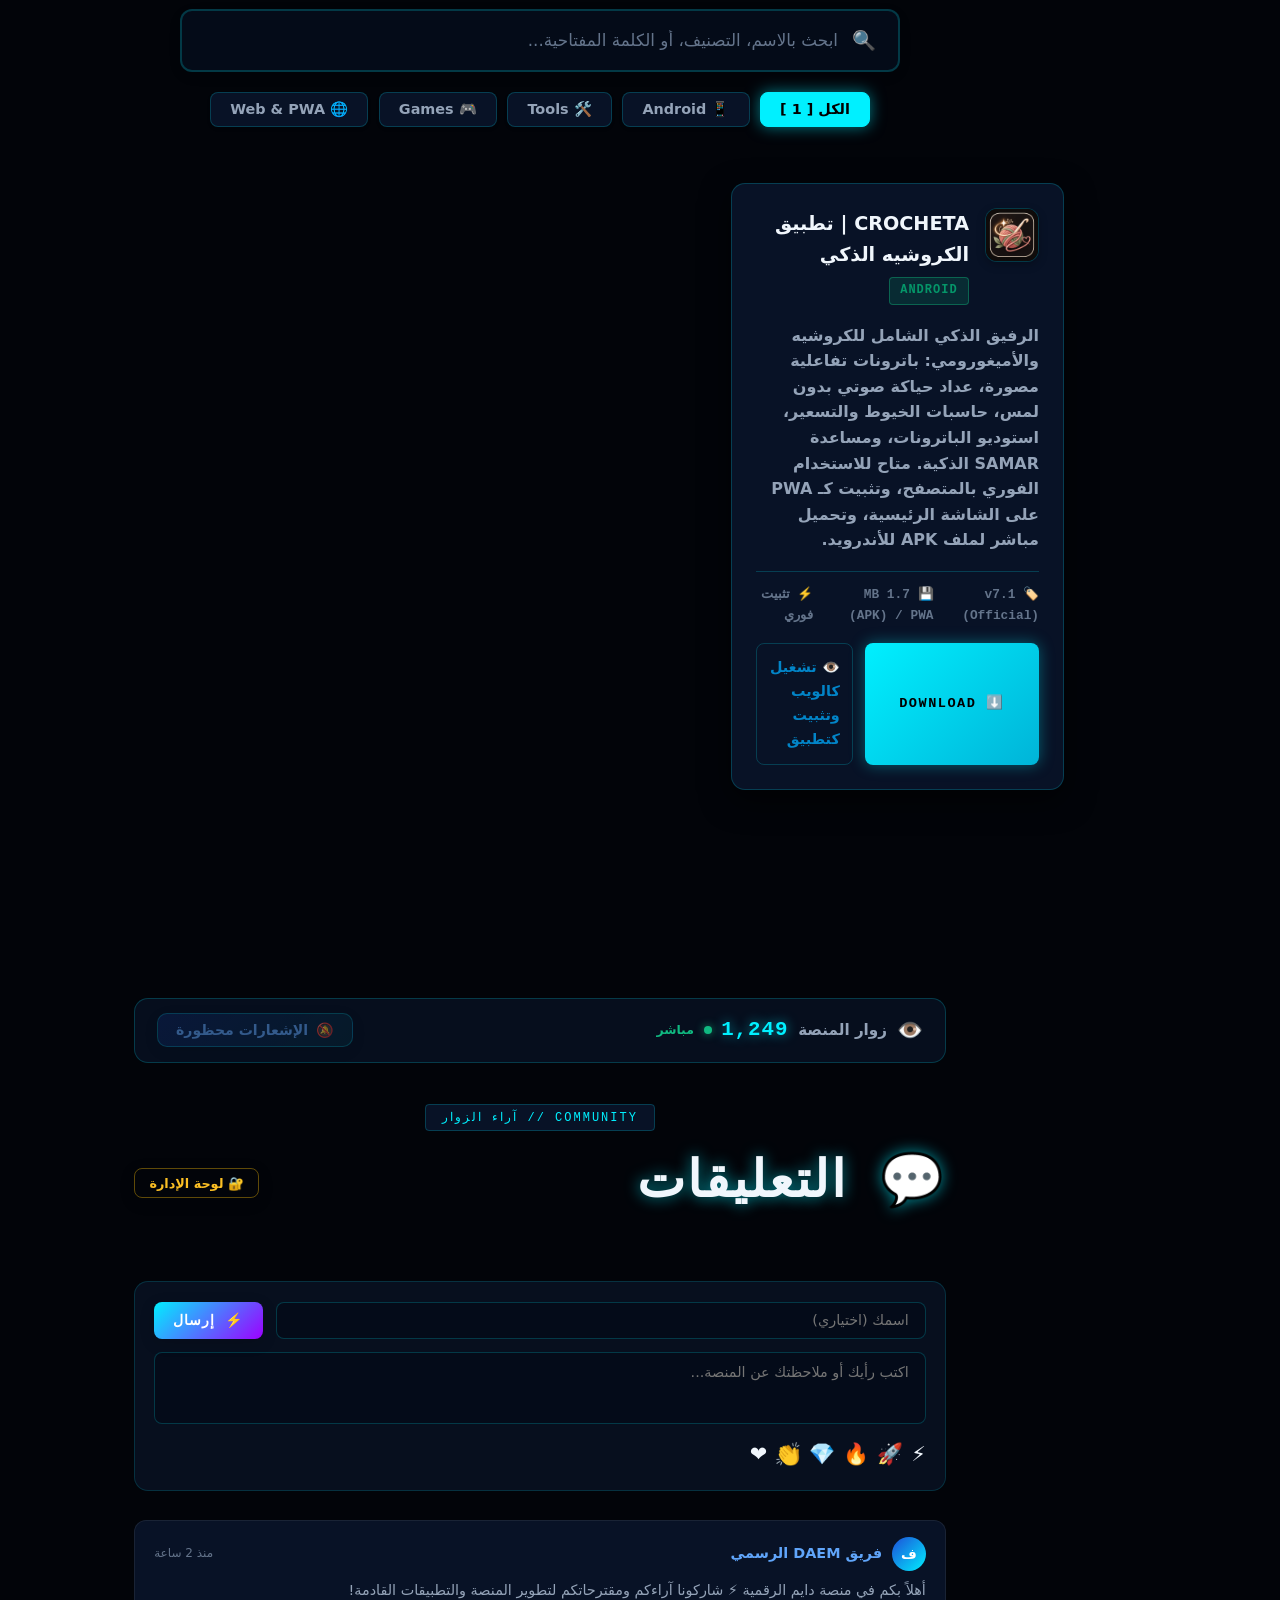
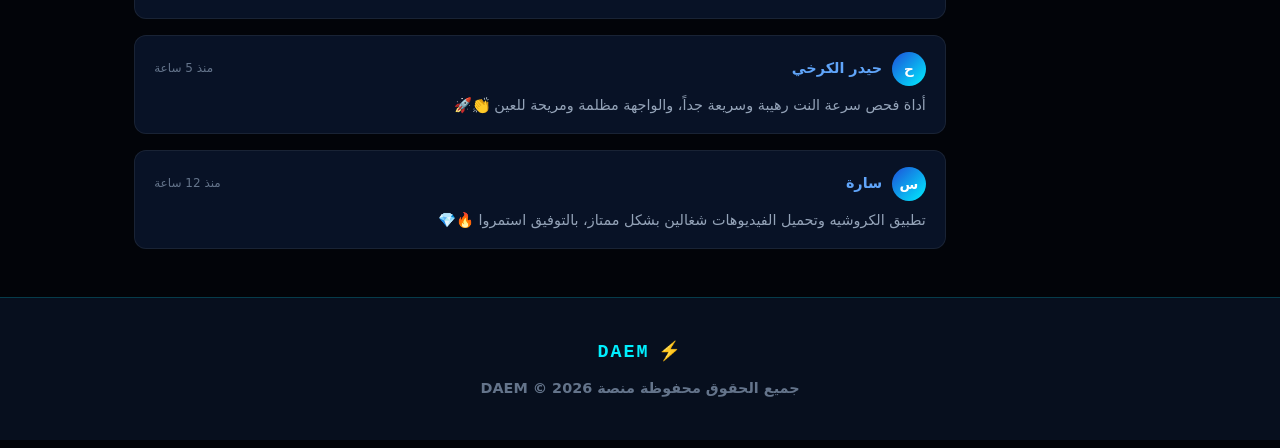
==== commit 9153e8ab: "Force ServiceWorker cache purge and update assets version to v50.0" ====
--- a/index.html
+++ b/index.html
@@ -48,7 +48,7 @@
   <link rel="apple-touch-icon" sizes="192x192" href="icons/icon-192.png">
   <link rel="apple-touch-icon" sizes="512x512" href="icons/icon-512.png">
 
-  <link rel="stylesheet" href="style.css?v=21.0">
+  <link rel="stylesheet" href="style.css?v=50.0">
   <link rel="preconnect" href="https://fonts.googleapis.com">
   <link rel="preconnect" href="https://fonts.gstatic.com" crossorigin>
   <link href="https://fonts.googleapis.com/css2?family=Cairo:wght@400;600;700;800;900&family=Orbitron:wght@600;700;800;900&family=Share+Tech+Mono&display=swap" rel="stylesheet">
@@ -633,6 +633,6 @@
 
   <!-- GSAP Animation Library -->
   <script src="https://cdnjs.cloudflare.com/ajax/libs/gsap/3.12.5/gsap.min.js"></script>
-  <script src="script.js?v=35.0"></script>
+  <script src="script.js?v=50.0"></script>
 </body>
 </html>
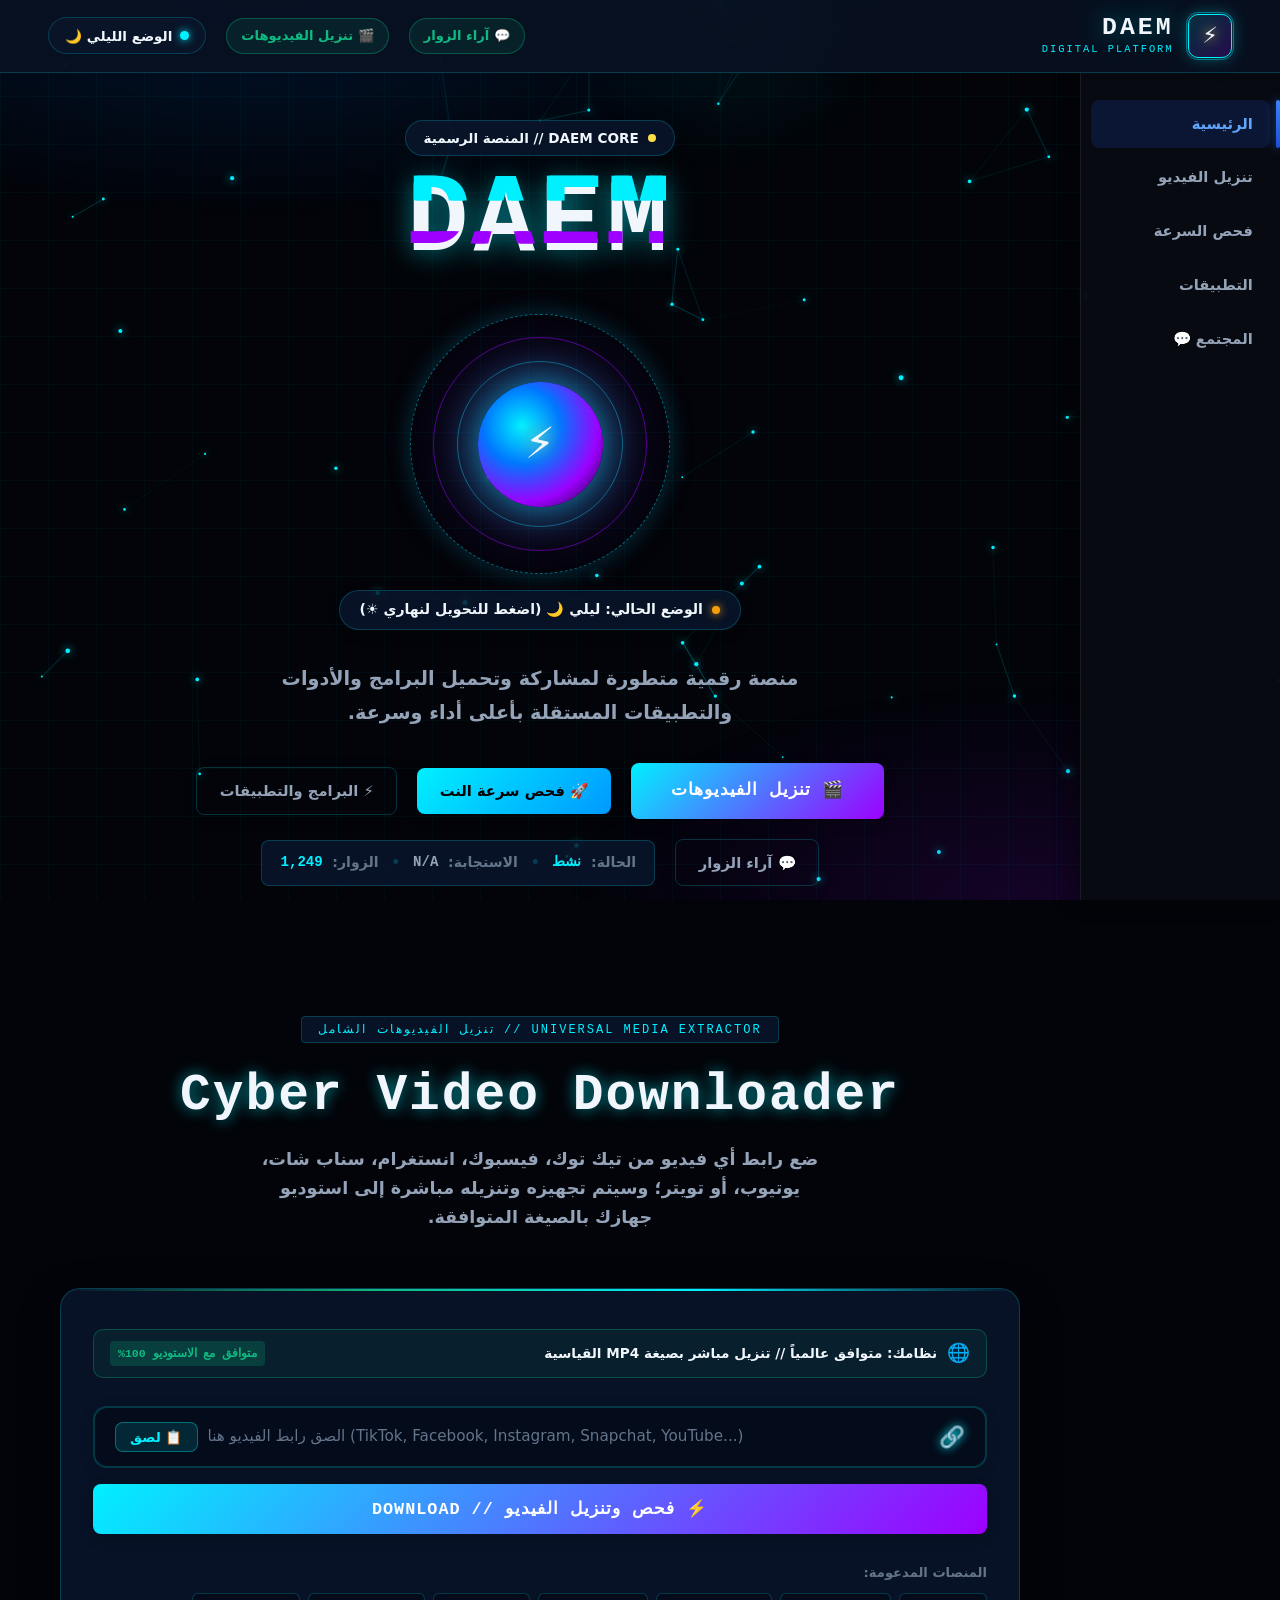
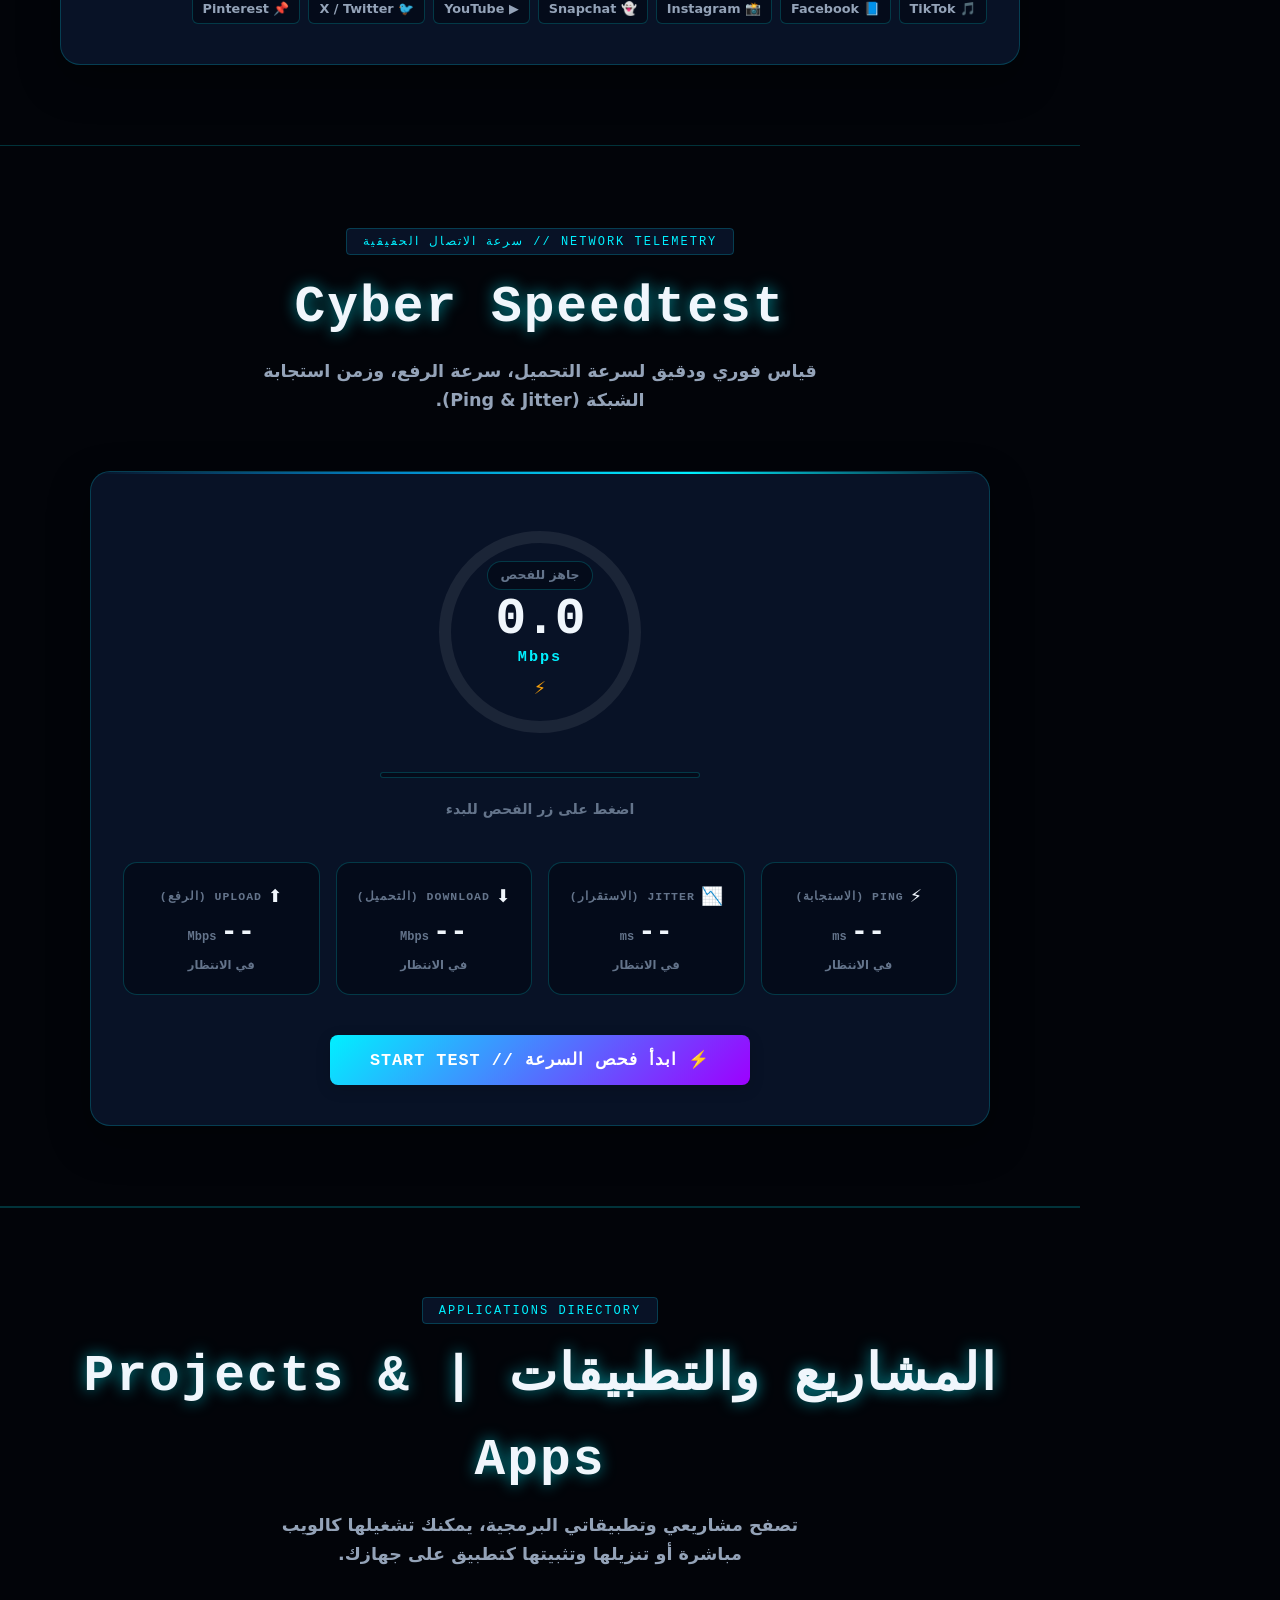
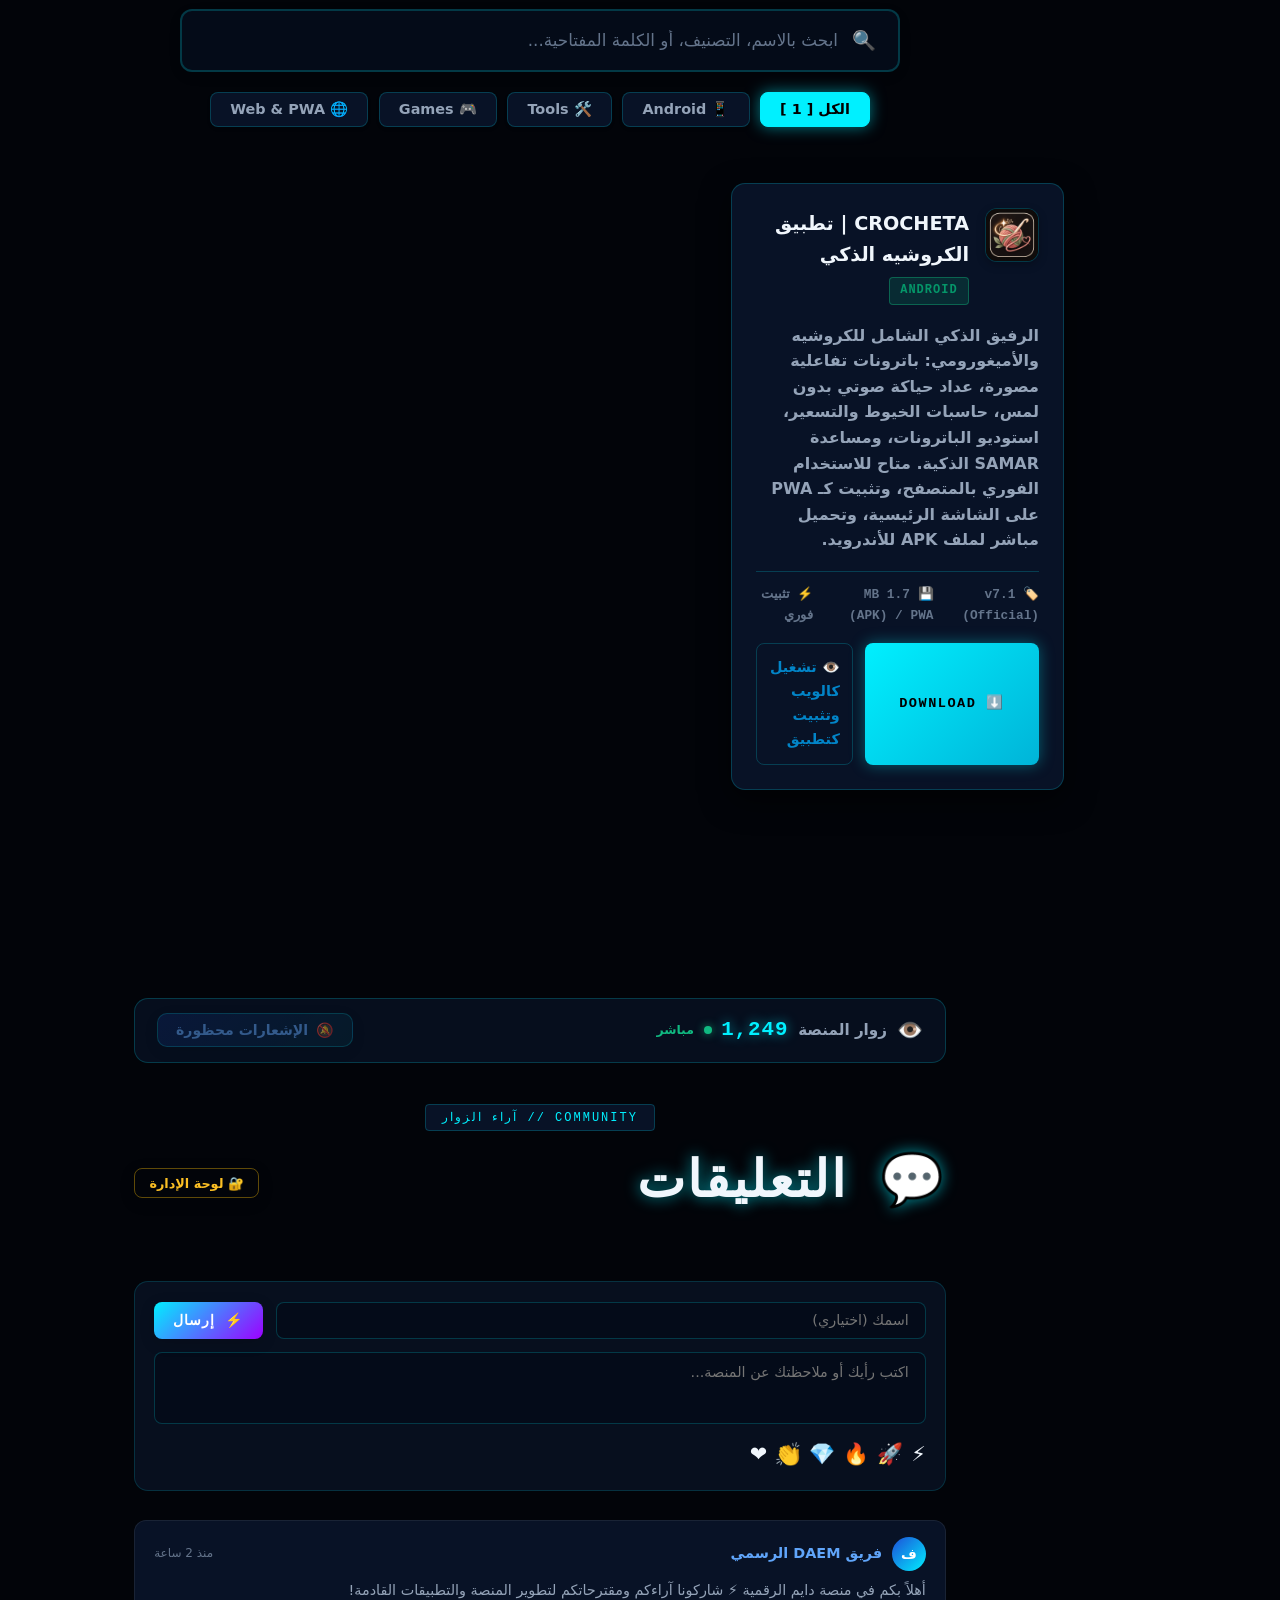
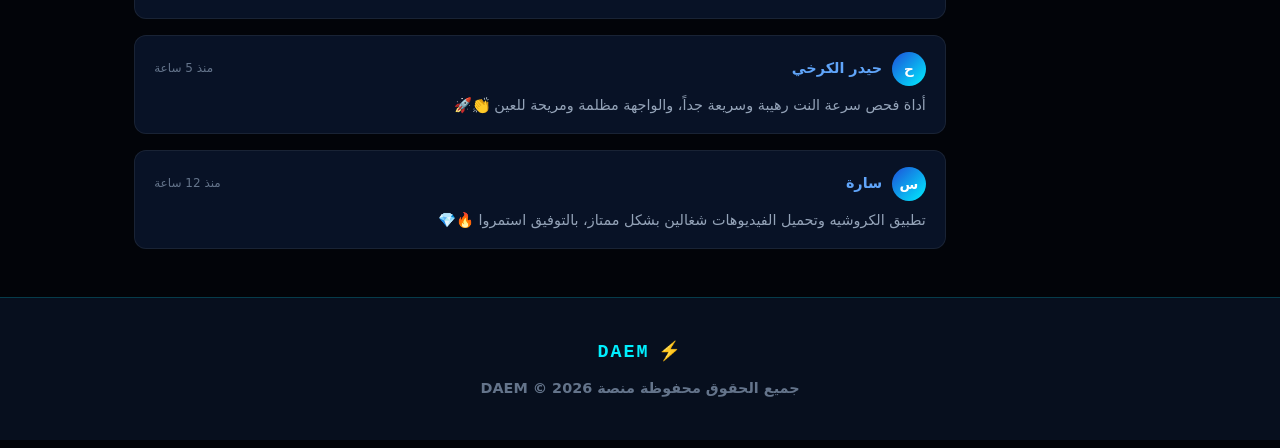
==== commit cc2f06fb: "Upgrade Cyber Video Downloader engine: URL sanitizer, multi-engine failover, iOS stream save & fast " ====
--- a/index.html
+++ b/index.html
@@ -270,7 +270,7 @@
                   <span class="btn-icon">📥</span>
                   <div class="btn-text-col">
                     <span class="btn-main-label">تنزيل الفيديو MP4 HD</span>
-                    <span class="btn-sub-label">مباشر إلى الاستوديو (بدون أي تحويل خارجي)</span>
+                    <span class="btn-sub-label">مباشر إلى الاستوديو (بدون أي تحويل)</span>
                   </div>
                 </button>
 
@@ -279,6 +279,22 @@
                   <div class="btn-text-col">
                     <span class="btn-main-label">تنزيل الصوت MP3</span>
                     <span class="btn-sub-label">ملف صوتي نقي منفصل</span>
+                  </div>
+                </button>
+
+                <button type="button" id="btnOpenStream" class="result-dl-btn accent" style="display: none;">
+                  <span class="btn-icon">👁️</span>
+                  <div class="btn-text-col">
+                    <span class="btn-main-label">فتح وحفظ بألبوم الصور</span>
+                    <span class="btn-sub-label">مخصص لأجهزة الآيفون والتطبيقات</span>
+                  </div>
+                </button>
+
+                <button type="button" id="btnTurboFallback" class="result-dl-btn secondary" style="display: none;">
+                  <span class="btn-icon">⚡</span>
+                  <div class="btn-text-col">
+                    <span class="btn-main-label">سيرفر التنزيل فائق السرعة</span>
+                    <span class="btn-sub-label">تنزيل بديل فوري بدون قيود</span>
                   </div>
                 </button>
               </div>
--- a/style.css
+++ b/style.css
@@ -1759,6 +1759,18 @@
   transform: translateY(-2px);
 }
 
+.result-dl-btn.accent {
+  background: linear-gradient(135deg, #00f0ff 0%, #0284c7 100%);
+  color: #020409;
+  font-weight: 800;
+  box-shadow: 0 4px 15px rgba(0, 240, 255, 0.3);
+}
+
+.result-dl-btn.accent:hover {
+  transform: translateY(-2px);
+  box-shadow: 0 6px 20px rgba(0, 240, 255, 0.5);
+}
+
 .result-dl-btn .btn-icon {
   font-size: 1.5rem;
 }
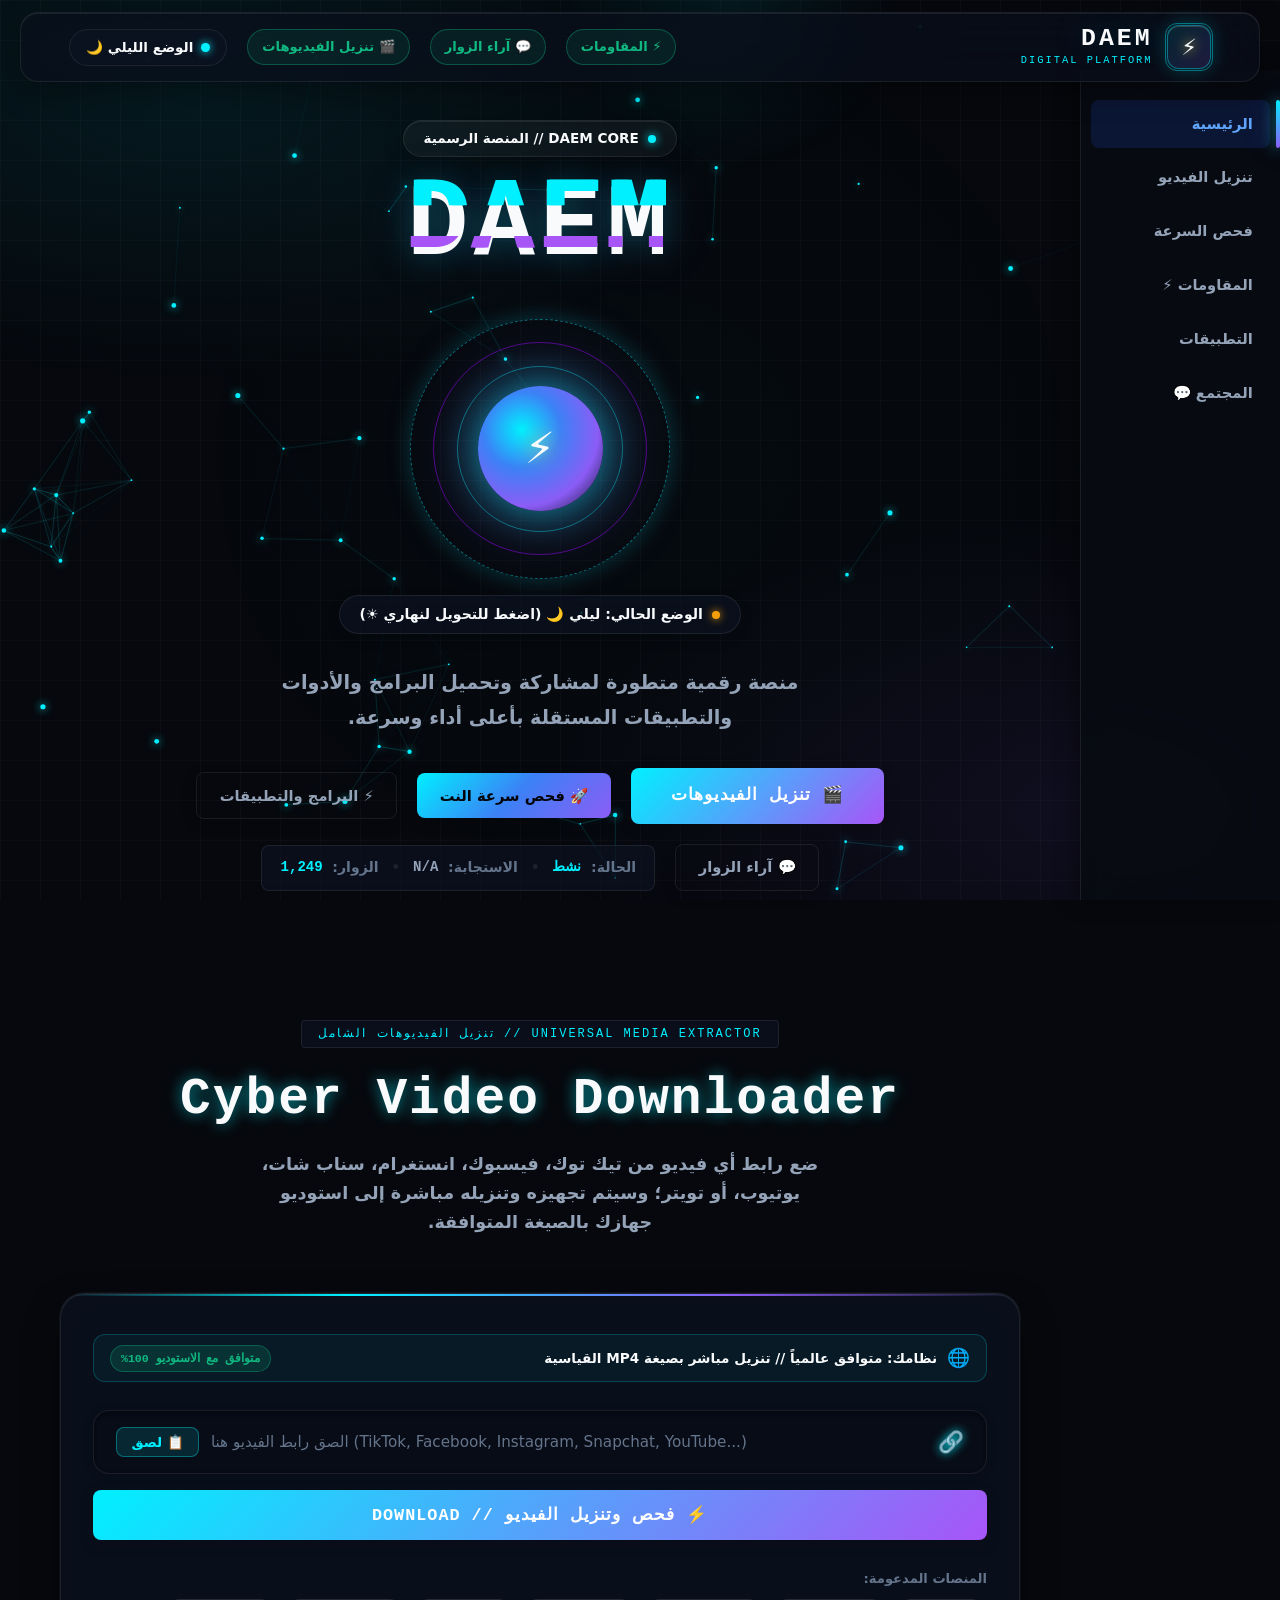
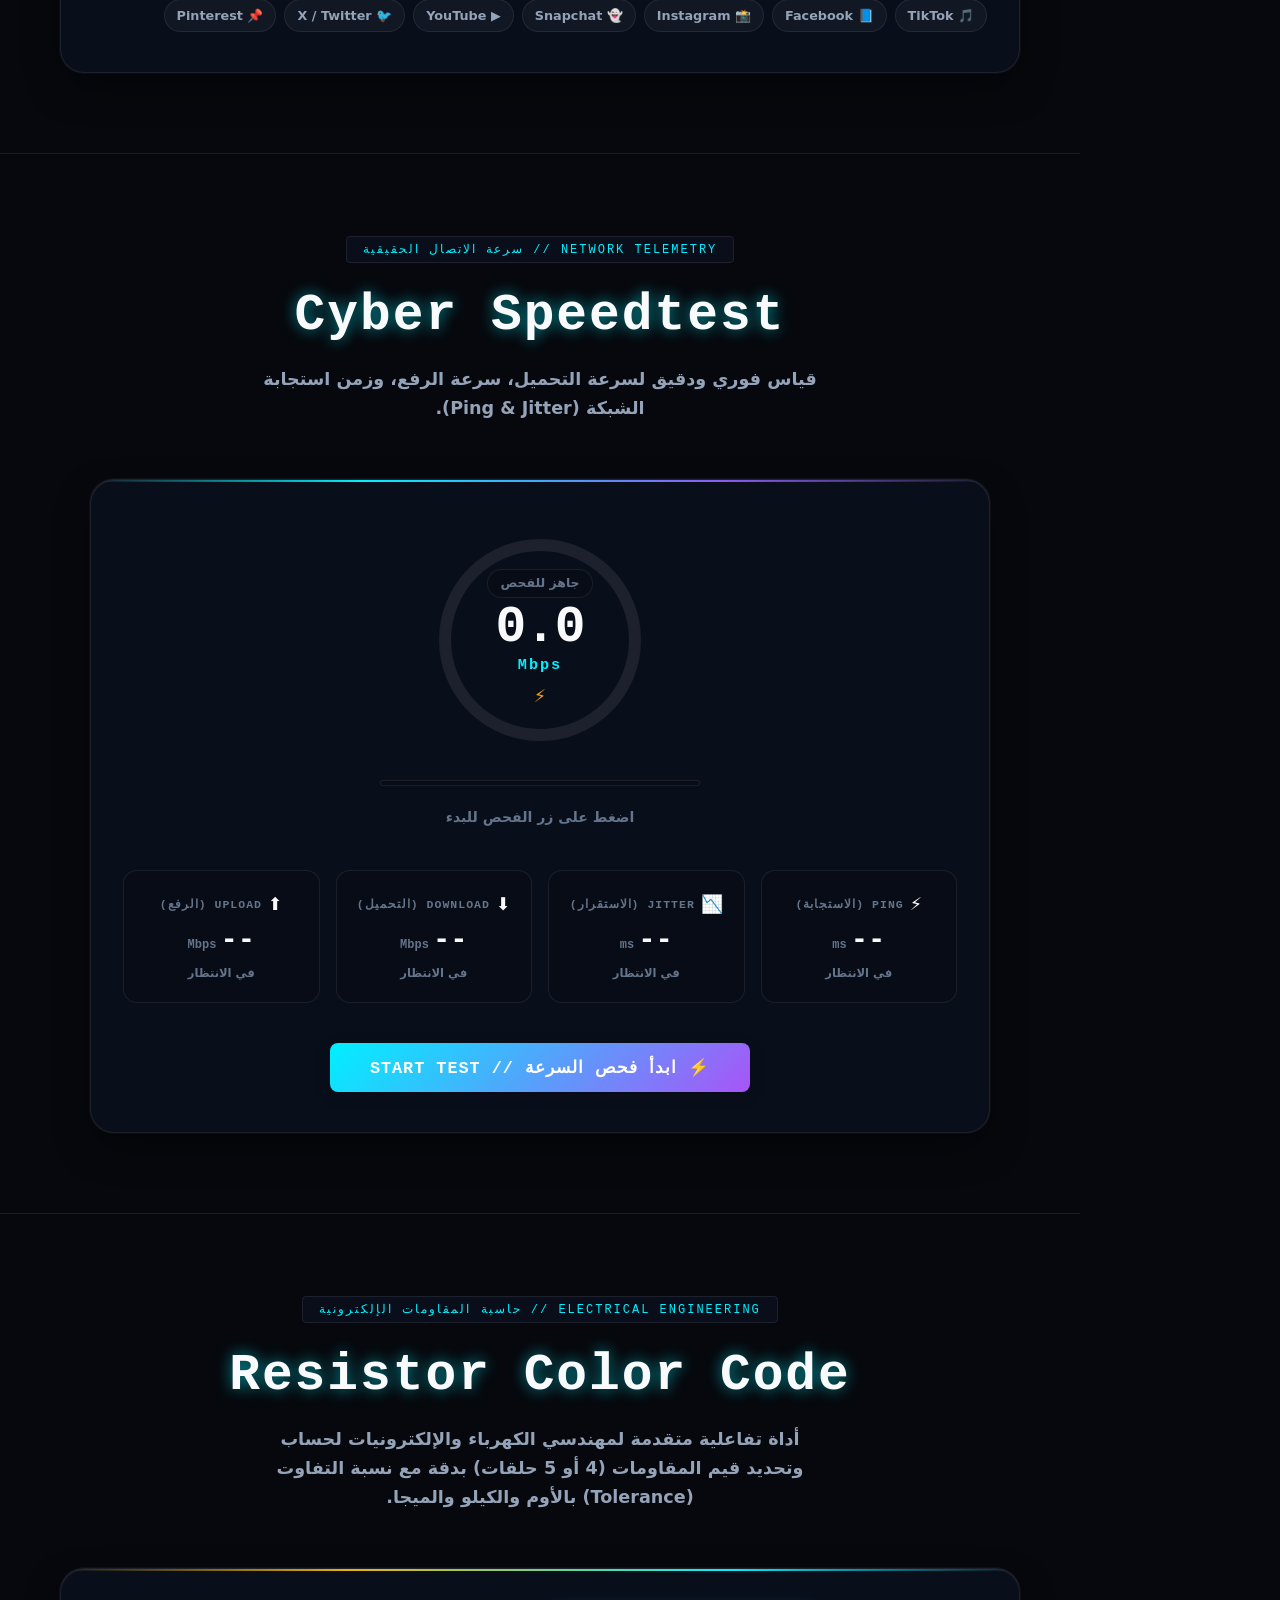
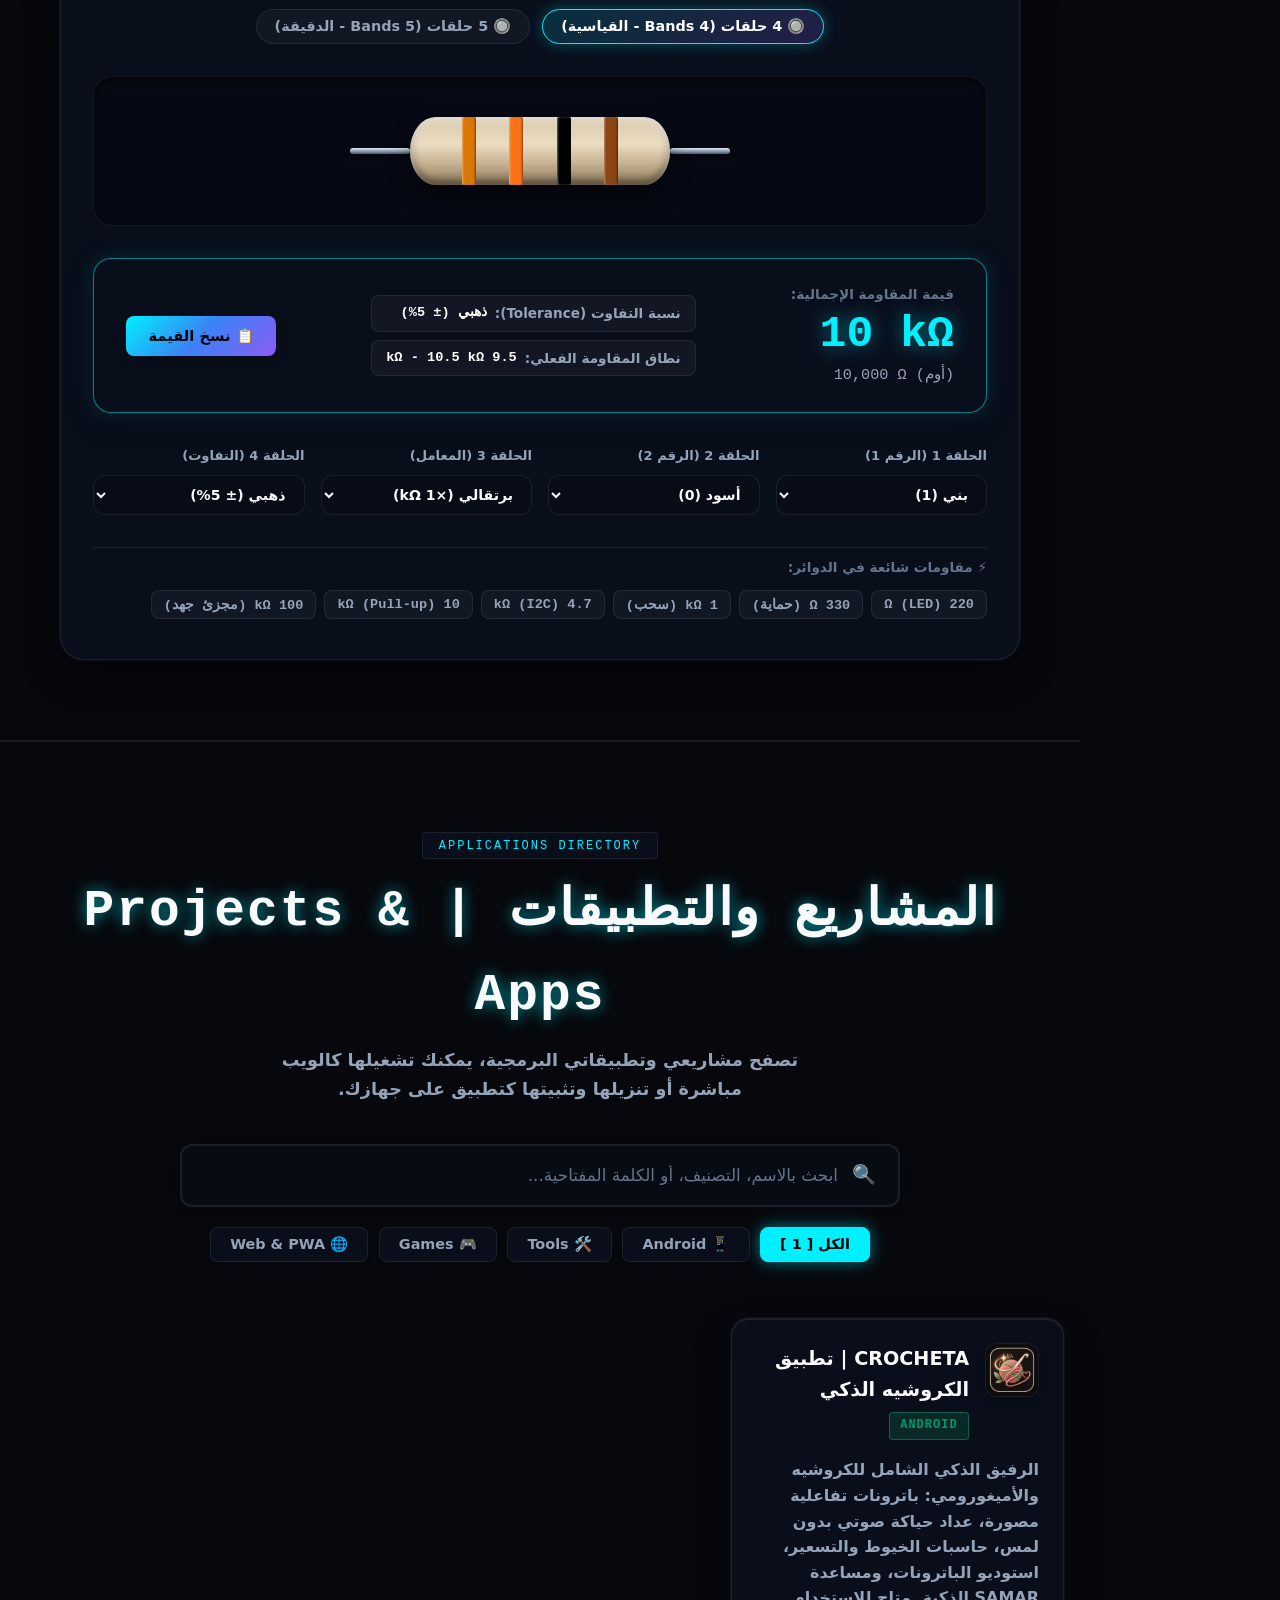
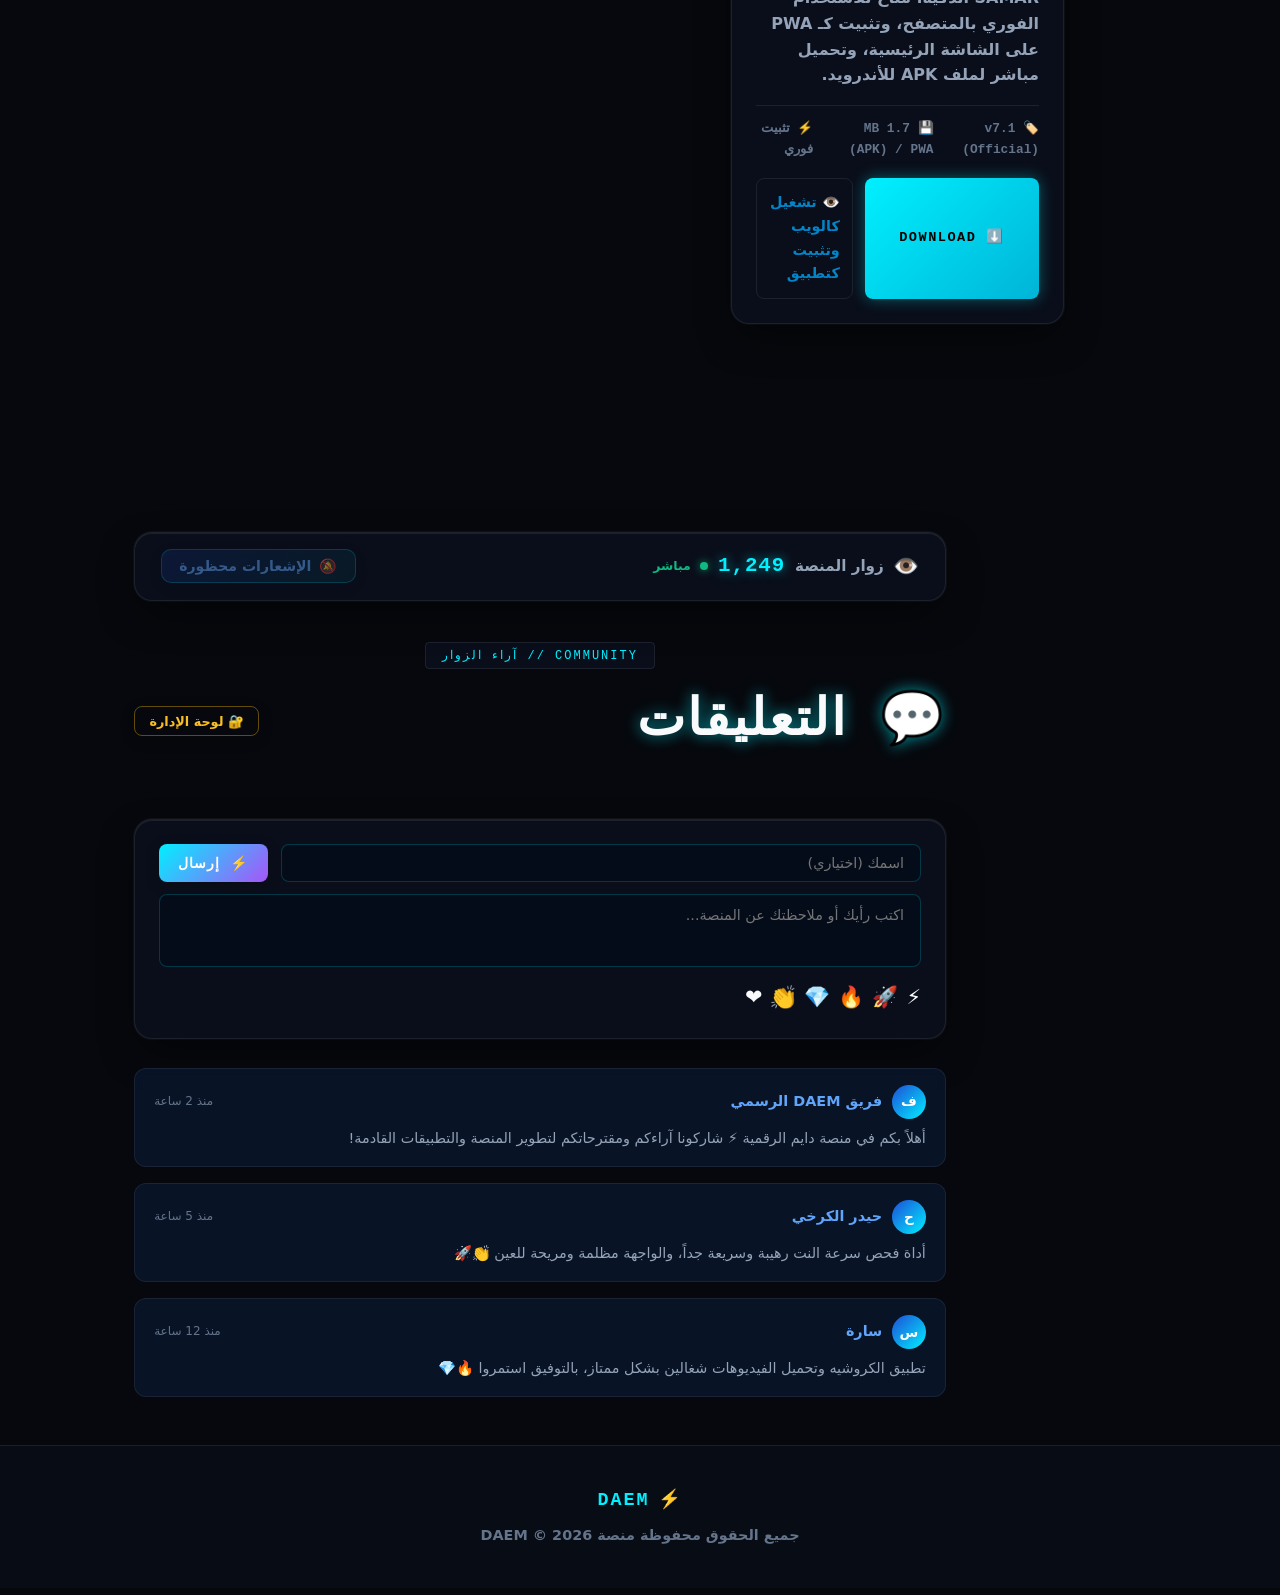
==== commit dd183cba: "Add interactive Electrical Engineering Resistor Color Code Calculator suite: 4/5-band modes, visual " ====
--- a/index.html
+++ b/index.html
@@ -60,6 +60,7 @@
       <li class="nav-item active" data-target="hero"><a href="#">الرئيسية</a></li>
       <li class="nav-item" data-target="downloader"><a href="#">تنزيل الفيديو</a></li>
       <li class="nav-item" data-target="speedtest"><a href="#">فحص السرعة</a></li>
+      <li class="nav-item" data-target="resistor"><a href="#">المقاومات ⚡</a></li>
       <li class="nav-item" data-target="apps"><a href="#">التطبيقات</a></li>
       <li class="nav-item" data-target="community"><a href="#">المجتمع 💬</a></li>
     </ul>
@@ -92,6 +93,10 @@
       </div>
 
       <div class="nav-controls">
+        <a href="#resistor" class="nav-shortcut-link" title="حاسبة ألوان المقاومات الكهربائية">
+          <span>⚡ المقاومات</span>
+        </a>
+
         <a href="#community" class="nav-shortcut-link" title="آراء الزوار والتعليقات">
           <span>💬 آراء الزوار</span>
         </a>
@@ -436,6 +441,111 @@
     </div>
   </section>
 
+  <!-- ======================================================================== -->
+  <!-- قسم الأدوات الهندسية: حاسبة ألوان المقاومات الكهربائية والإلكترونية         -->
+  <!-- ======================================================================== -->
+  <section class="resistor-section" id="resistor">
+    <div class="resistor-container">
+      <div class="section-hud-header">
+        <div class="hud-badge-line">
+          <span class="hud-badge-text">ELECTRICAL ENGINEERING // حاسبة المقاومات الإلكترونية</span>
+        </div>
+        <h2 class="section-heading"><span class="neon-title">Resistor Color Code</span></h2>
+        <p class="section-subtext">أداة تفاعلية متقدمة لمهندسي الكهرباء والإلكترونيات لحساب وتحديد قيم المقاومات (4 أو 5 حلقات) بدقة مع نسبة التفاوت (Tolerance) بالأوم والكيلو والميجا.</p>
+      </div>
+
+      <div class="resistor-card">
+        <!-- أزرار تبديل نمط المقاومة (4 حلقات أو 5 حلقات) -->
+        <div class="resistor-mode-toggle">
+          <button type="button" class="res-mode-btn active" id="btnMode4" data-bands="4">
+            <span>🔘 4 حلقات (4 Bands - القياسية)</span>
+          </button>
+          <button type="button" class="res-mode-btn" id="btnMode5" data-bands="5">
+            <span>🔘 5 حلقات (5 Bands - الدقيقة)</span>
+          </button>
+        </div>
+
+        <!-- مجسم المقاومة البصري التفاعلي ثلاثي الأبعاد -->
+        <div class="resistor-visual-stage">
+          <div class="resistor-wire wire-left"></div>
+          <div class="resistor-body" id="resistorBody">
+            <div class="resistor-band-slot band-slot-1" id="visBand1" title="الحلقة 1"></div>
+            <div class="resistor-band-slot band-slot-2" id="visBand2" title="الحلقة 2"></div>
+            <div class="resistor-band-slot band-slot-3" id="visBand3" title="الحلقة 3"></div>
+            <div class="resistor-band-slot band-slot-4" id="visBand4" title="الحلقة 4"></div>
+            <div class="resistor-band-slot band-slot-5" id="visBand5" title="الحلقة 5" style="display: none;"></div>
+          </div>
+          <div class="resistor-wire wire-right"></div>
+        </div>
+
+        <!-- بطاقة النتيجة الرقمية النيون -->
+        <div class="resistor-display-hud">
+          <div class="res-value-wrap">
+            <span class="res-value-title">قيمة المقاومة الإجمالية:</span>
+            <div class="res-val-big" id="resFinalValue">10 kΩ</div>
+            <span class="res-val-sub" id="resRawValue">10,000 Ω (أوم)</span>
+          </div>
+          <div class="res-specs-wrap">
+            <div class="spec-pill">
+              <span class="spec-label">نسبة التفاوت (Tolerance):</span>
+              <span class="spec-val" id="resTolerance">± 5% (ذهبي)</span>
+            </div>
+            <div class="spec-pill">
+              <span class="spec-label">نطاق المقاومة الفعلي:</span>
+              <span class="spec-val" id="resRange">9.5 kΩ - 10.5 kΩ</span>
+            </div>
+          </div>
+          <button type="button" class="cyber-btn cyber-btn-small res-copy-btn" id="btnCopyResValue">
+            <span>📋 نسخ القيمة</span>
+          </button>
+        </div>
+
+        <!-- أدوات اختيار الألوان لكل حلقة (Color Selectors Grid) -->
+        <div class="band-selectors-grid" id="bandSelectorsGrid">
+          <!-- Band 1 Selector -->
+          <div class="band-col" id="colBand1">
+            <span class="band-col-title">الحلقة 1 (الرقم 1)</span>
+            <select class="band-select" id="selBand1"></select>
+          </div>
+          <!-- Band 2 Selector -->
+          <div class="band-col" id="colBand2">
+            <span class="band-col-title">الحلقة 2 (الرقم 2)</span>
+            <select class="band-select" id="selBand2"></select>
+          </div>
+          <!-- Band 3 Selector -->
+          <div class="band-col" id="colBand3">
+            <span class="band-col-title" id="titleBand3">الحلقة 3 (المعامل)</span>
+            <select class="band-select" id="selBand3"></select>
+          </div>
+          <!-- Band 4 Selector -->
+          <div class="band-col" id="colBand4">
+            <span class="band-col-title" id="titleBand4">الحلقة 4 (التفاوت)</span>
+            <select class="band-select" id="selBand4"></select>
+          </div>
+          <!-- Band 5 Selector -->
+          <div class="band-col" id="colBand5" style="display: none;">
+            <span class="band-col-title">الحلقة 5 (التفاوت)</span>
+            <select class="band-select" id="selBand5"></select>
+          </div>
+        </div>
+
+        <!-- مقاومات قياسية شهيرة بنقرة واحدة -->
+        <div class="res-presets-wrap">
+          <span class="presets-title">⚡ مقاومات شائعة في الدوائر:</span>
+          <div class="presets-chips">
+            <button type="button" class="res-preset-chip" data-val="220">220 Ω (LED)</button>
+            <button type="button" class="res-preset-chip" data-val="330">330 Ω (حماية)</button>
+            <button type="button" class="res-preset-chip" data-val="1000">1 kΩ (سحب)</button>
+            <button type="button" class="res-preset-chip" data-val="4700">4.7 kΩ (I2C)</button>
+            <button type="button" class="res-preset-chip" data-val="10000">10 kΩ (Pull-up)</button>
+            <button type="button" class="res-preset-chip" data-val="100000">100 kΩ (مجزئ جهد)</button>
+          </div>
+        </div>
+
+      </div>
+    </div>
+  </section>
+
   <!-- قسم التطبيقات: My Applications -->
   <section class="apps-section" id="apps">
     <div class="apps-container">
--- a/style.css
+++ b/style.css
@@ -17,33 +17,38 @@
   --ease-smooth: cubic-bezier(0.4, 0, 0.2, 1);
 }
 
-/* ================= الوضع الليلي (Dark Mode) ================= */
+/* ================= الوضع الليلي الفخم (Cyber Glassmorphism & Linear Luxury Dark) ================= */
 [data-theme="dark"] {
-  --bg-void: #020409;
-  --bg-deep: #050b18;
-  --bg-panel: rgba(8, 17, 34, 0.9);
-  --bg-card: rgba(10, 22, 44, 0.85);
-  --bg-card-hover: rgba(14, 32, 64, 0.98);
-  --bg-input: rgba(5, 12, 26, 0.95);
-
-  --border-dim: rgba(0, 240, 255, 0.2);
-  --border-bright: rgba(0, 240, 255, 0.65);
-
-  --text-main: #f0f6fc;
+  --bg-void: #06080d;
+  --bg-deep: #080c14;
+  --bg-panel: rgba(10, 15, 26, 0.72);
+  --bg-card: rgba(13, 19, 34, 0.65);
+  --bg-card-hover: rgba(18, 27, 48, 0.82);
+  --bg-input: rgba(8, 12, 22, 0.75);
+
+  --border-dim: rgba(255, 255, 255, 0.08);
+  --border-bright: rgba(0, 240, 255, 0.5);
+  --border-violet: rgba(139, 92, 246, 0.5);
+
+  --text-main: #f8fafc;
   --text-muted: #94a3b8;
   --text-dim: #64748b;
 
-  --glow-cyan: 0 0 25px rgba(0, 240, 255, 0.45), 0 0 50px rgba(0, 240, 255, 0.2);
-  --glow-sphere: 0 0 45px rgba(0, 240, 255, 0.7), 0 0 90px rgba(157, 0, 255, 0.45);
+  --neon-cyan: #00f0ff;
+  --neon-violet: #8b5cf6;
+  --neon-purple: #a855f7;
+
+  --glow-cyan: 0 0 30px rgba(0, 240, 255, 0.25), 0 0 60px rgba(139, 92, 246, 0.15);
+  --glow-sphere: 0 0 45px rgba(0, 240, 255, 0.6), 0 0 90px rgba(139, 92, 246, 0.4);
   
-  --sphere-gradient: radial-gradient(circle at 35% 35%, #00f0ff, #0077ff, #9d00ff, #020409);
-  --ambient-1: rgba(0, 119, 255, 0.15);
-  --ambient-2: rgba(157, 0, 255, 0.12);
-  --grid-color: rgba(0, 240, 255, 0.035);
-
-  --card-shadow: 0 10px 30px rgba(0, 0, 0, 0.6);
-  --btn-primary-bg: linear-gradient(135deg, var(--neon-cyan) 0%, #0099ff 100%);
-  --btn-primary-text: #000;
+  --sphere-gradient: radial-gradient(circle at 35% 35%, #00f0ff, #3b82f6, #8b5cf6, #06080d);
+  --ambient-1: rgba(0, 240, 255, 0.08);
+  --ambient-2: rgba(139, 92, 246, 0.08);
+  --grid-color: rgba(255, 255, 255, 0.025);
+
+  --card-shadow: 0 16px 40px -10px rgba(0, 0, 0, 0.6), 0 0 1px 1px rgba(255, 255, 255, 0.05), inset 0 1px 0 rgba(255, 255, 255, 0.08);
+  --btn-primary-bg: linear-gradient(135deg, #00f0ff 0%, #3b82f6 50%, #8b5cf6 100%);
+  --btn-primary-text: #020409;
 }
 
 /* ================= الوضع النهاري المريح للعين (Eye-Friendly Light Mode - Astigmatism/Myopia Safe) ================= */
@@ -123,8 +128,9 @@
   position: fixed;
   inset: 0;
   background:
-    radial-gradient(ellipse 70% 40% at 20% 0%, var(--ambient-1) 0%, transparent 60%),
-    radial-gradient(ellipse 60% 40% at 80% 100%, var(--ambient-2) 0%, transparent 60%);
+    radial-gradient(ellipse 70% 50% at 15% 10%, var(--ambient-1) 0%, transparent 65%),
+    radial-gradient(ellipse 65% 50% at 85% 90%, var(--ambient-2) 0%, transparent 65%),
+    radial-gradient(circle at 50% 50%, rgba(16, 185, 129, 0.02) 0%, transparent 60%);
   pointer-events: none;
   z-index: 1;
 }
@@ -135,7 +141,7 @@
   background-image:
     linear-gradient(var(--grid-color) 1px, transparent 1px),
     linear-gradient(90deg, var(--grid-color) 1px, transparent 1px);
-  background-size: 48px 48px;
+  background-size: 40px 40px;
   pointer-events: none;
   z-index: 1;
 }
@@ -157,20 +163,36 @@
 }
 
 /* ==========================================================================
-   Navbar
+   Navbar (Floating Glass Capsule - Linear & Vercel Style)
    ========================================================================== */
 .navbar {
   position: fixed;
-  top: 0;
-  left: 0;
-  right: 0;
+  top: 12px;
+  left: 16px;
+  right: 16px;
+  max-width: 1240px;
+  margin: 0 auto;
   z-index: 100;
   background: var(--bg-panel);
-  backdrop-filter: blur(14px);
-  border-bottom: 1px solid var(--border-dim);
-  padding: 0.85rem 0;
-  transition: background 0.3s ease, border-color 0.3s ease;
-  box-shadow: 0 2px 10px rgba(0, 0, 0, 0.05);
+  backdrop-filter: blur(20px) saturate(180%);
+  -webkit-backdrop-filter: blur(20px) saturate(180%);
+  border: 1px solid var(--border-dim);
+  border-radius: 18px;
+  padding: 0.75rem 0;
+  transition: all 0.3s ease;
+  box-shadow: 0 10px 30px rgba(0, 0, 0, 0.35), inset 0 1px 0 rgba(255, 255, 255, 0.08);
+}
+
+@media (max-width: 768px) {
+  .navbar {
+    top: 0;
+    left: 0;
+    right: 0;
+    border-radius: 0;
+    border-top: none;
+    border-left: none;
+    border-right: none;
+  }
 }
 
 .nav-inner {
@@ -191,13 +213,13 @@
 .brand-bolt-box {
   width: 44px;
   height: 44px;
-  background: linear-gradient(135deg, rgba(0, 240, 255, 0.15), rgba(157, 0, 255, 0.2));
-  border: 1px solid var(--neon-cyan);
-  border-radius: 10px;
+  background: linear-gradient(135deg, rgba(0, 240, 255, 0.12), rgba(139, 92, 246, 0.18));
+  border: 1px solid rgba(0, 240, 255, 0.4);
+  border-radius: 12px;
   display: grid;
   place-items: center;
   position: relative;
-  box-shadow: 0 0 15px rgba(0, 240, 255, 0.35);
+  box-shadow: 0 0 20px rgba(0, 240, 255, 0.25), inset 0 1px 0 rgba(255, 255, 255, 0.15);
 }
 
 [data-theme="light"] .brand-bolt-box {
@@ -465,11 +487,13 @@
   font-size: 0.85rem;
   font-weight: 700;
   color: var(--text-main);
-  background: var(--bg-card);
+  background: rgba(255, 255, 255, 0.04);
+  backdrop-filter: blur(12px);
   border: 1px solid var(--border-dim);
-  padding: 0.35rem 1.1rem;
+  padding: 0.4rem 1.25rem;
   border-radius: 999px;
-  margin-bottom: 1rem;
+  margin-bottom: 1.2rem;
+  box-shadow: 0 4px 20px rgba(0, 0, 0, 0.25), inset 0 1px 0 rgba(255, 255, 255, 0.08);
 }
 
 [data-theme="light"] .cyber-badge {
@@ -482,7 +506,8 @@
   width: 8px;
   height: 8px;
   border-radius: 50%;
-  background: var(--neon-yellow);
+  background: var(--neon-cyan);
+  box-shadow: 0 0 10px var(--neon-cyan);
 }
 
 [data-theme="light"] .badge-dot {
@@ -986,25 +1011,28 @@
   color: var(--neon-cyan);
 }
 
-/* App Card */
+/* App Card (Frosted Glass & Linear Tech Style) */
 .app-card {
   background: var(--bg-card);
   border: 1px solid var(--border-dim);
-  border-radius: 14px;
+  border-radius: 18px;
   padding: 1.5rem;
   display: flex;
   flex-direction: column;
   gap: 1.1rem;
-  transition: all 0.3s var(--ease-smooth);
+  transition: all 0.3s cubic-bezier(0.16, 1, 0.3, 1);
   position: relative;
   overflow: hidden;
+  backdrop-filter: blur(16px);
+  -webkit-backdrop-filter: blur(16px);
   box-shadow: var(--card-shadow);
 }
 
 .app-card:hover {
-  border-color: var(--border-bright);
+  border-color: rgba(0, 240, 255, 0.45);
   background: var(--bg-card-hover);
   transform: translateY(-4px);
+  box-shadow: 0 20px 45px -10px rgba(0, 0, 0, 0.65), 0 0 20px rgba(0, 240, 255, 0.15), inset 0 1px 0 rgba(255, 255, 255, 0.1);
 }
 
 .card-top {
@@ -1398,15 +1426,16 @@
 .downloader-card {
   background: var(--bg-card);
   border: 1px solid var(--border-dim);
-  border-radius: 20px;
+  border-radius: 24px;
   padding: 2.5rem 2rem;
-  box-shadow: 0 15px 40px rgba(0, 0, 0, 0.35);
+  box-shadow: var(--card-shadow);
   display: flex;
   flex-direction: column;
   gap: 1.75rem;
   position: relative;
   overflow: hidden;
-  backdrop-filter: blur(16px);
+  backdrop-filter: blur(20px) saturate(180%);
+  -webkit-backdrop-filter: blur(20px) saturate(180%);
 }
 
 .downloader-card::before {
@@ -1416,7 +1445,7 @@
   left: 0;
   right: 0;
   height: 2px;
-  background: linear-gradient(90deg, transparent, #10b981, var(--neon-cyan), transparent);
+  background: linear-gradient(90deg, transparent, var(--neon-cyan) 30%, var(--neon-violet) 70%, transparent);
 }
 
 [data-theme="light"] .downloader-card {
@@ -1429,10 +1458,10 @@
   display: flex;
   align-items: center;
   gap: 10px;
-  background: rgba(16, 185, 129, 0.08);
-  border: 1px solid rgba(16, 185, 129, 0.3);
+  background: rgba(0, 240, 255, 0.05);
+  border: 1px solid rgba(0, 240, 255, 0.2);
   padding: 8px 16px;
-  border-radius: 10px;
+  border-radius: 12px;
   font-family: var(--font-arabic);
   font-size: 0.85rem;
   font-weight: 700;
@@ -1446,13 +1475,14 @@
 
 .device-status-badge {
   margin-right: auto;
-  background: rgba(16, 185, 129, 0.2);
+  background: rgba(16, 185, 129, 0.15);
+  border: 1px solid rgba(16, 185, 129, 0.35);
   color: #10b981;
   font-family: var(--font-orbitron);
   font-size: 0.72rem;
   font-weight: 800;
-  padding: 3px 8px;
-  border-radius: 4px;
+  padding: 3px 10px;
+  border-radius: 999px;
 }
 
 /* حقل إدخال الرابط */
@@ -1466,18 +1496,18 @@
 .input-glow-frame {
   display: flex;
   align-items: center;
-  gap: 10px;
+  gap: 12px;
   background: var(--bg-input);
-  border: 2px solid var(--border-dim);
-  border-radius: 14px;
-  padding: 0.75rem 1.25rem;
+  border: 1px solid var(--border-dim);
+  border-radius: 16px;
+  padding: 0.85rem 1.4rem;
   transition: all 0.25s ease;
-  box-shadow: 0 4px 15px rgba(0, 0, 0, 0.1);
+  box-shadow: inset 0 2px 4px rgba(0, 0, 0, 0.35), 0 2px 10px rgba(0, 0, 0, 0.15);
 }
 
 .input-glow-frame:focus-within {
-  border-color: var(--neon-cyan);
-  box-shadow: 0 0 20px rgba(0, 240, 255, 0.25);
+  border-color: rgba(0, 240, 255, 0.6);
+  box-shadow: 0 0 25px rgba(0, 240, 255, 0.25), 0 0 50px rgba(139, 92, 246, 0.15), inset 0 1px 0 rgba(255, 255, 255, 0.08);
 }
 
 .input-platform-icon {
@@ -1570,22 +1600,29 @@
 }
 
 .platform-chip {
-  background: var(--bg-input);
+  background: rgba(255, 255, 255, 0.04);
   border: 1px solid var(--border-dim);
   color: var(--text-muted);
   font-family: var(--font-arabic);
   font-size: 0.8rem;
   font-weight: 700;
-  padding: 4px 10px;
-  border-radius: 6px;
+  padding: 5px 12px;
+  border-radius: 999px;
   transition: all 0.25s ease;
+  cursor: pointer;
+}
+
+.platform-chip:hover {
+  background: rgba(255, 255, 255, 0.08);
+  border-color: rgba(255, 255, 255, 0.2);
+  color: #fff;
 }
 
 .platform-chip.active-highlight {
   border-color: var(--neon-cyan);
   color: #fff;
-  background: rgba(0, 240, 255, 0.2);
-  box-shadow: 0 0 12px rgba(0, 240, 255, 0.4);
+  background: linear-gradient(135deg, rgba(0, 240, 255, 0.2), rgba(139, 92, 246, 0.25));
+  box-shadow: 0 0 15px rgba(0, 240, 255, 0.35);
   transform: translateY(-1px);
 }
 
@@ -1929,15 +1966,17 @@
 .speedtest-dashboard {
   background: var(--bg-card);
   border: 1px solid var(--border-dim);
-  border-radius: 20px;
+  border-radius: 24px;
   padding: 2.5rem 2rem;
-  box-shadow: 0 15px 40px rgba(0, 0, 0, 0.35);
+  box-shadow: var(--card-shadow);
   display: flex;
   flex-direction: column;
   align-items: center;
   gap: 2.5rem;
   position: relative;
   overflow: hidden;
+  backdrop-filter: blur(20px) saturate(180%);
+  -webkit-backdrop-filter: blur(20px) saturate(180%);
 }
 
 .speedtest-dashboard::before {
@@ -1947,7 +1986,7 @@
   left: 0;
   right: 0;
   height: 2px;
-  background: linear-gradient(90deg, transparent, #0284c7, #00f0ff, transparent);
+  background: linear-gradient(90deg, transparent, var(--neon-cyan) 30%, var(--neon-violet) 70%, transparent);
 }
 
 [data-theme="light"] .speedtest-dashboard {
@@ -2214,6 +2253,289 @@
   font-family: var(--font-orbitron);
   font-weight: 800;
   display: inline-block;
+}
+
+/* ==========================================================================
+   DAEM RESISTOR COLOR CODE DECODER (الأدوات الهندسية)
+   ========================================================================== */
+.resistor-section {
+  position: relative;
+  padding: 5rem 1.5rem;
+  z-index: 2;
+  border-bottom: 1px solid var(--border-dim);
+}
+
+.resistor-container {
+  max-width: 960px;
+  margin: 0 auto;
+}
+
+.resistor-card {
+  background: var(--bg-card);
+  border: 1px solid var(--border-dim);
+  border-radius: 24px;
+  padding: 2.5rem 2rem;
+  box-shadow: var(--card-shadow);
+  display: flex;
+  flex-direction: column;
+  gap: 2rem;
+  position: relative;
+  overflow: hidden;
+  backdrop-filter: blur(20px) saturate(180%);
+  -webkit-backdrop-filter: blur(20px) saturate(180%);
+}
+
+.resistor-card::before {
+  content: '';
+  position: absolute;
+  top: 0;
+  left: 0;
+  right: 0;
+  height: 2px;
+  background: linear-gradient(90deg, transparent, #eab308 30%, var(--neon-cyan) 70%, transparent);
+}
+
+[data-theme="light"] .resistor-card {
+  background: #ffffff;
+  box-shadow: 0 8px 30px rgba(0, 0, 0, 0.08);
+}
+
+.resistor-mode-toggle {
+  display: flex;
+  justify-content: center;
+  gap: 12px;
+  flex-wrap: wrap;
+}
+
+.res-mode-btn {
+  background: rgba(255, 255, 255, 0.04);
+  border: 1px solid var(--border-dim);
+  color: var(--text-muted);
+  font-family: var(--font-arabic);
+  font-size: 0.9rem;
+  font-weight: 700;
+  padding: 8px 18px;
+  border-radius: 999px;
+  cursor: pointer;
+  transition: all 0.25s ease;
+}
+
+.res-mode-btn:hover {
+  background: rgba(255, 255, 255, 0.08);
+  color: #fff;
+}
+
+.res-mode-btn.active {
+  background: linear-gradient(135deg, rgba(0, 240, 255, 0.15), rgba(139, 92, 246, 0.2));
+  border-color: var(--neon-cyan);
+  color: #fff;
+  box-shadow: 0 0 15px rgba(0, 240, 255, 0.3);
+}
+
+.resistor-visual-stage {
+  display: flex;
+  align-items: center;
+  justify-content: center;
+  padding: 2.5rem 1rem;
+  background: rgba(5, 8, 16, 0.6);
+  border: 1px solid rgba(255, 255, 255, 0.05);
+  border-radius: 20px;
+  position: relative;
+  overflow: hidden;
+  box-shadow: inset 0 2px 10px rgba(0, 0, 0, 0.6);
+}
+
+.resistor-wire {
+  width: 60px;
+  height: 6px;
+  background: linear-gradient(180deg, #e2e8f0 0%, #94a3b8 50%, #475569 100%);
+  border-radius: 3px;
+  box-shadow: 0 2px 6px rgba(0, 0, 0, 0.4);
+}
+
+.resistor-body {
+  position: relative;
+  width: 260px;
+  height: 68px;
+  background: linear-gradient(180deg, #d8caaf 0%, #ecdcc2 40%, #c4b090 70%, #8c785b 100%);
+  border-radius: 26px / 34px;
+  box-shadow: 0 10px 25px rgba(0, 0, 0, 0.4), inset 0 3px 6px rgba(255, 255, 255, 0.6), inset 0 -4px 8px rgba(0, 0, 0, 0.5);
+  display: flex;
+  align-items: center;
+  justify-content: space-evenly;
+  padding: 0 18px;
+}
+
+.resistor-band-slot {
+  width: 14px;
+  height: 100%;
+  border-radius: 2px;
+  transition: background-color 0.3s ease, box-shadow 0.3s ease;
+  position: relative;
+  box-shadow: inset 1px 0 2px rgba(255, 255, 255, 0.4), inset -1px 0 2px rgba(0, 0, 0, 0.5);
+}
+
+.resistor-display-hud {
+  display: flex;
+  align-items: center;
+  justify-content: space-between;
+  gap: 1.5rem;
+  background: rgba(10, 15, 28, 0.8);
+  border: 1px solid var(--border-bright);
+  border-radius: 18px;
+  padding: 1.5rem 2rem;
+  box-shadow: 0 8px 30px rgba(0, 0, 0, 0.3), 0 0 20px rgba(0, 240, 255, 0.15);
+  flex-wrap: wrap;
+}
+
+.res-value-wrap {
+  display: flex;
+  flex-direction: column;
+  gap: 4px;
+}
+
+.res-value-title {
+  font-family: var(--font-arabic);
+  font-size: 0.85rem;
+  font-weight: 700;
+  color: var(--text-dim);
+}
+
+.res-val-big {
+  font-family: var(--font-orbitron);
+  font-size: clamp(1.8rem, 4vw, 2.8rem);
+  font-weight: 900;
+  color: var(--neon-cyan);
+  text-shadow: 0 0 20px rgba(0, 240, 255, 0.5);
+  line-height: 1.1;
+  direction: ltr;
+  text-align: right;
+}
+
+.res-val-sub {
+  font-family: var(--font-tech);
+  font-size: 0.95rem;
+  color: var(--text-muted);
+  direction: ltr;
+}
+
+.res-specs-wrap {
+  display: flex;
+  flex-direction: column;
+  gap: 8px;
+}
+
+.spec-pill {
+  display: flex;
+  align-items: center;
+  gap: 8px;
+  background: rgba(255, 255, 255, 0.04);
+  border: 1px solid var(--border-dim);
+  padding: 6px 14px;
+  border-radius: 8px;
+  font-family: var(--font-arabic);
+  font-size: 0.85rem;
+}
+
+.spec-label {
+  color: var(--text-muted);
+  font-weight: 600;
+}
+
+.spec-val {
+  color: #fff;
+  font-weight: 800;
+  font-family: var(--font-tech);
+}
+
+.res-copy-btn {
+  padding: 0.7rem 1.4rem;
+}
+
+.band-selectors-grid {
+  display: grid;
+  grid-template-columns: repeat(auto-fit, minmax(170px, 1fr));
+  gap: 1rem;
+}
+
+.band-col {
+  display: flex;
+  flex-direction: column;
+  gap: 8px;
+}
+
+.band-col-title {
+  font-family: var(--font-arabic);
+  font-size: 0.82rem;
+  font-weight: 700;
+  color: var(--text-muted);
+}
+
+.band-select {
+  background: var(--bg-input);
+  border: 1px solid var(--border-dim);
+  border-radius: 12px;
+  padding: 10px 14px;
+  color: var(--text-main);
+  font-family: var(--font-arabic);
+  font-size: 0.88rem;
+  font-weight: 700;
+  outline: none;
+  cursor: pointer;
+  transition: all 0.25s ease;
+}
+
+.band-select:focus {
+  border-color: var(--neon-cyan);
+  box-shadow: 0 0 15px rgba(0, 240, 255, 0.25);
+}
+
+.band-select option {
+  background: #0b1120;
+  color: #fff;
+  padding: 8px;
+}
+
+.res-presets-wrap {
+  display: flex;
+  align-items: center;
+  gap: 12px;
+  flex-wrap: wrap;
+  padding-top: 0.5rem;
+  border-top: 1px solid var(--border-dim);
+}
+
+.presets-title {
+  font-family: var(--font-arabic);
+  font-size: 0.85rem;
+  font-weight: 700;
+  color: var(--text-dim);
+}
+
+.presets-chips {
+  display: flex;
+  gap: 8px;
+  flex-wrap: wrap;
+}
+
+.res-preset-chip {
+  background: rgba(255, 255, 255, 0.04);
+  border: 1px solid var(--border-dim);
+  color: var(--text-muted);
+  font-family: var(--font-tech);
+  font-size: 0.85rem;
+  font-weight: 700;
+  padding: 5px 12px;
+  border-radius: 8px;
+  cursor: pointer;
+  transition: all 0.2s ease;
+}
+
+.res-preset-chip:hover {
+  background: rgba(0, 240, 255, 0.15);
+  border-color: var(--neon-cyan);
+  color: #fff;
+  transform: translateY(-2px);
 }
 
 /* ==========================================================================
@@ -2515,9 +2837,9 @@
   top: 0;
   width: 4px;
   height: 44px;
-  background: linear-gradient(180deg, #3b82f6, #1d4ed8);
+  background: linear-gradient(180deg, #00f0ff, #8b5cf6);
   border-radius: 4px;
-  box-shadow: 0 0 12px rgba(37, 99, 235, 0.85);
+  box-shadow: 0 0 15px rgba(0, 240, 255, 0.75), 0 0 30px rgba(139, 92, 246, 0.45);
   pointer-events: none;
 }
 
@@ -2559,12 +2881,14 @@
   align-items: center;
   justify-content: space-between;
   gap: 1rem;
-  background: rgba(8, 17, 34, 0.85);
-  border: 1px solid rgba(0, 240, 255, 0.2);
-  border-radius: 14px;
-  padding: 0.9rem 1.4rem;
+  background: var(--bg-card);
+  border: 1px solid var(--border-dim);
+  border-radius: 18px;
+  padding: 1rem 1.6rem;
   margin-bottom: 2.5rem;
-  backdrop-filter: blur(10px);
+  backdrop-filter: blur(16px);
+  -webkit-backdrop-filter: blur(16px);
+  box-shadow: var(--card-shadow);
   flex-wrap: wrap;
 }
 
@@ -2648,12 +2972,14 @@
 }
 
 .comment-form-box {
-  background: rgba(8, 17, 34, 0.9);
-  border: 1px solid rgba(0, 240, 255, 0.15);
-  border-radius: 14px;
-  padding: 1.2rem;
+  background: var(--bg-card);
+  border: 1px solid var(--border-dim);
+  border-radius: 18px;
+  padding: 1.5rem;
   margin-bottom: 1.8rem;
-  backdrop-filter: blur(8px);
+  backdrop-filter: blur(16px);
+  -webkit-backdrop-filter: blur(16px);
+  box-shadow: var(--card-shadow);
 }
 
 .comment-form-row {
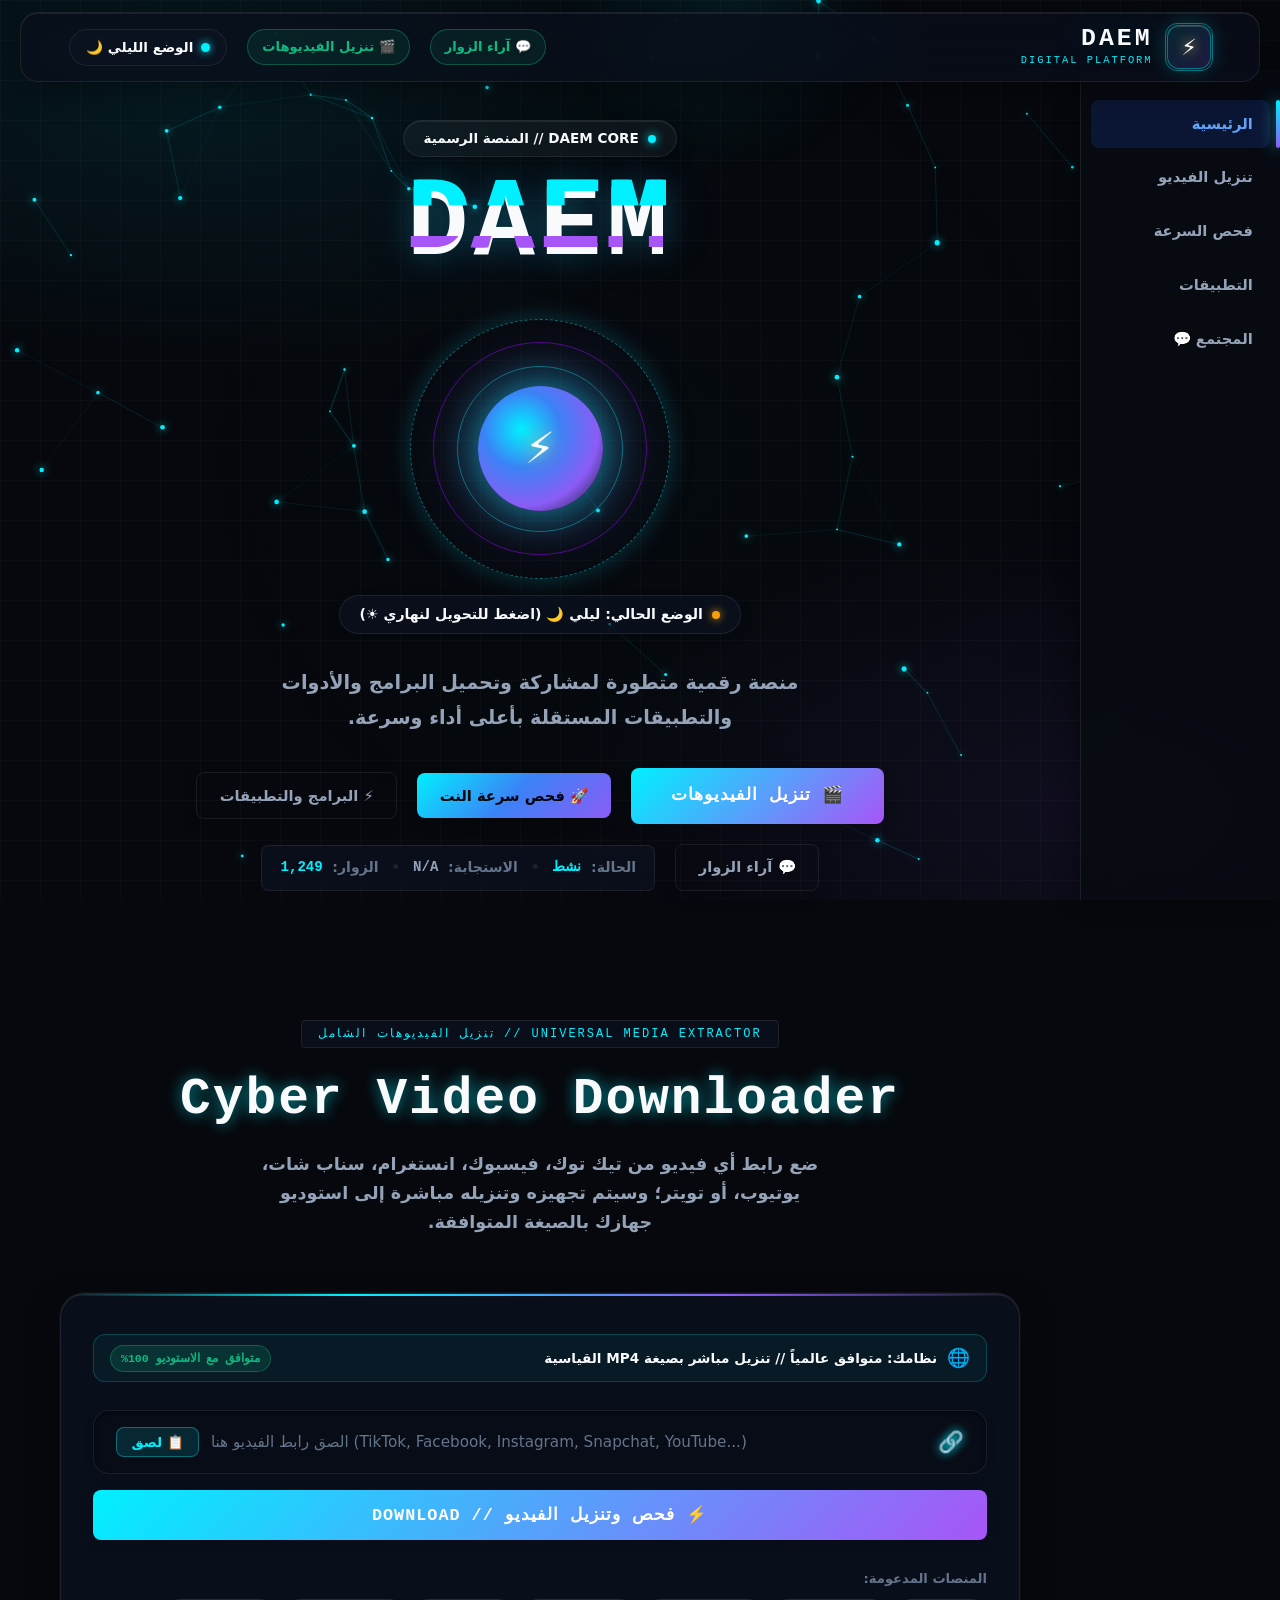
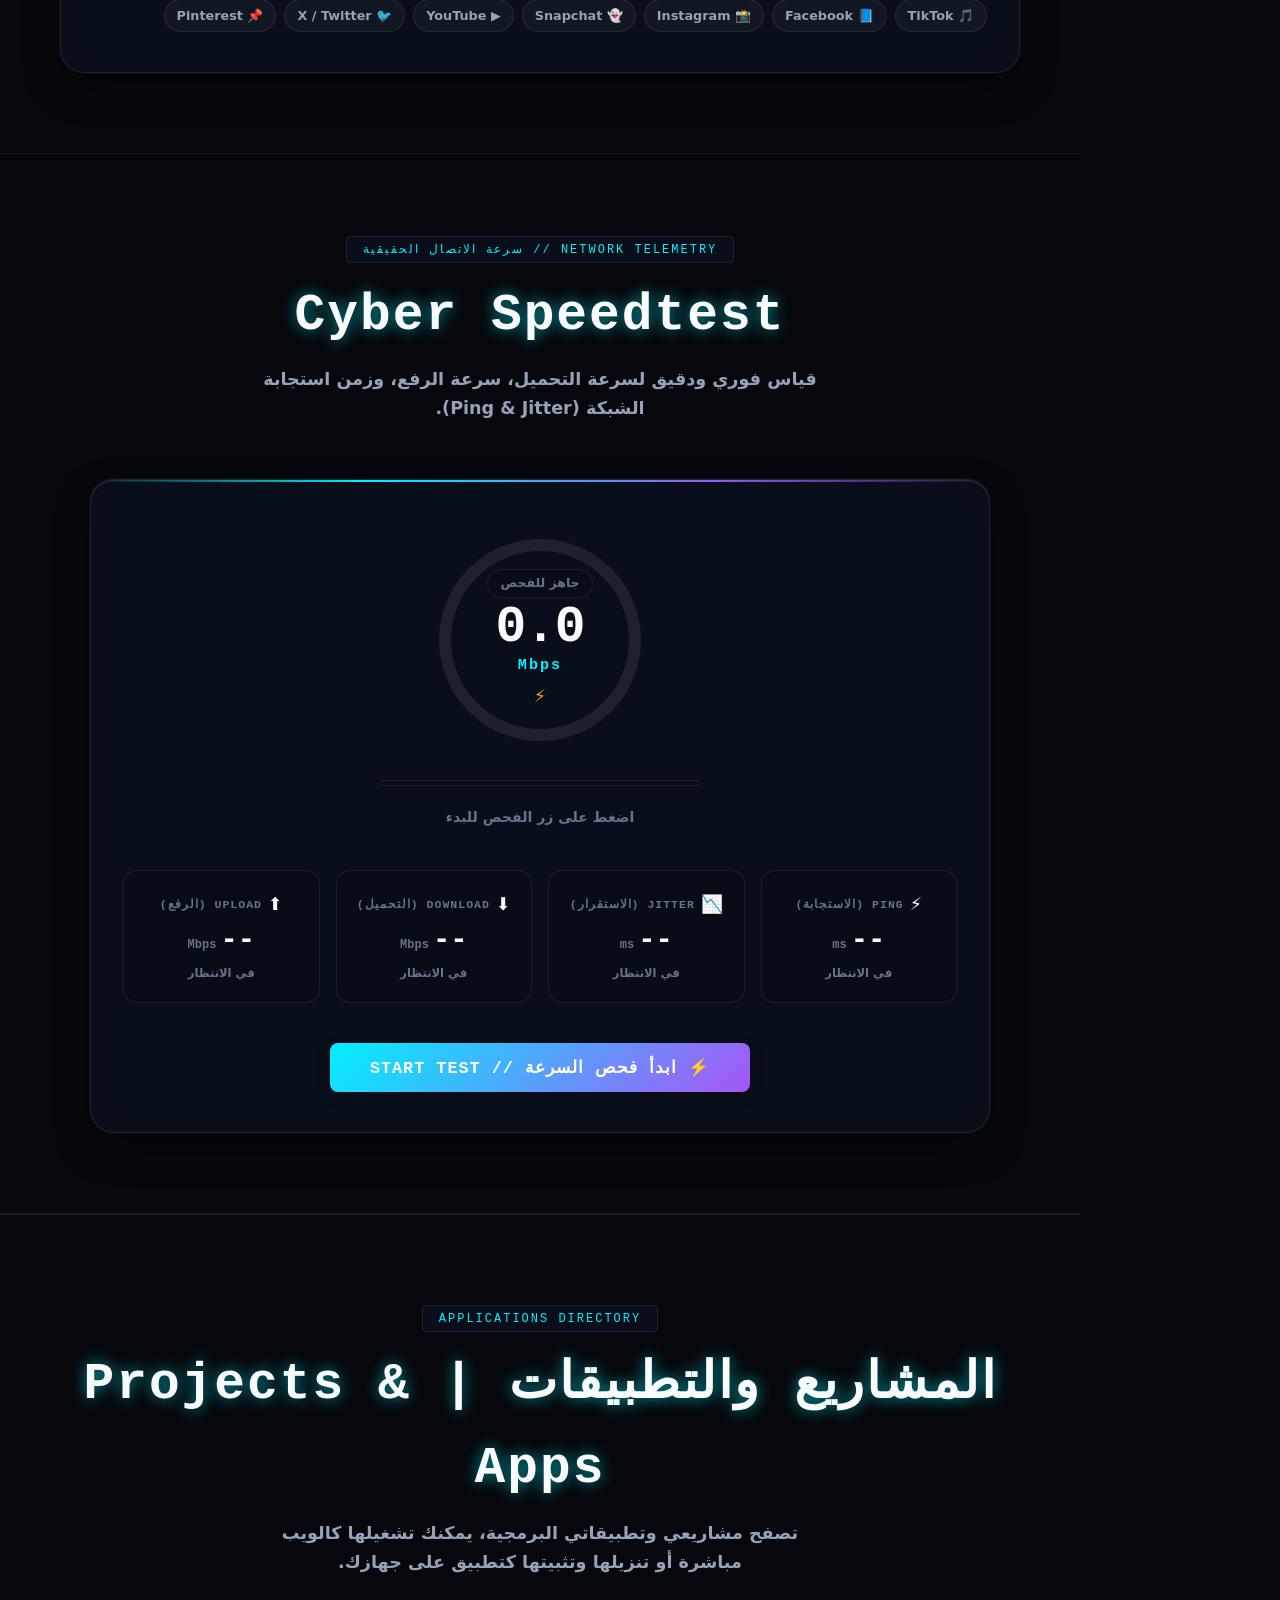
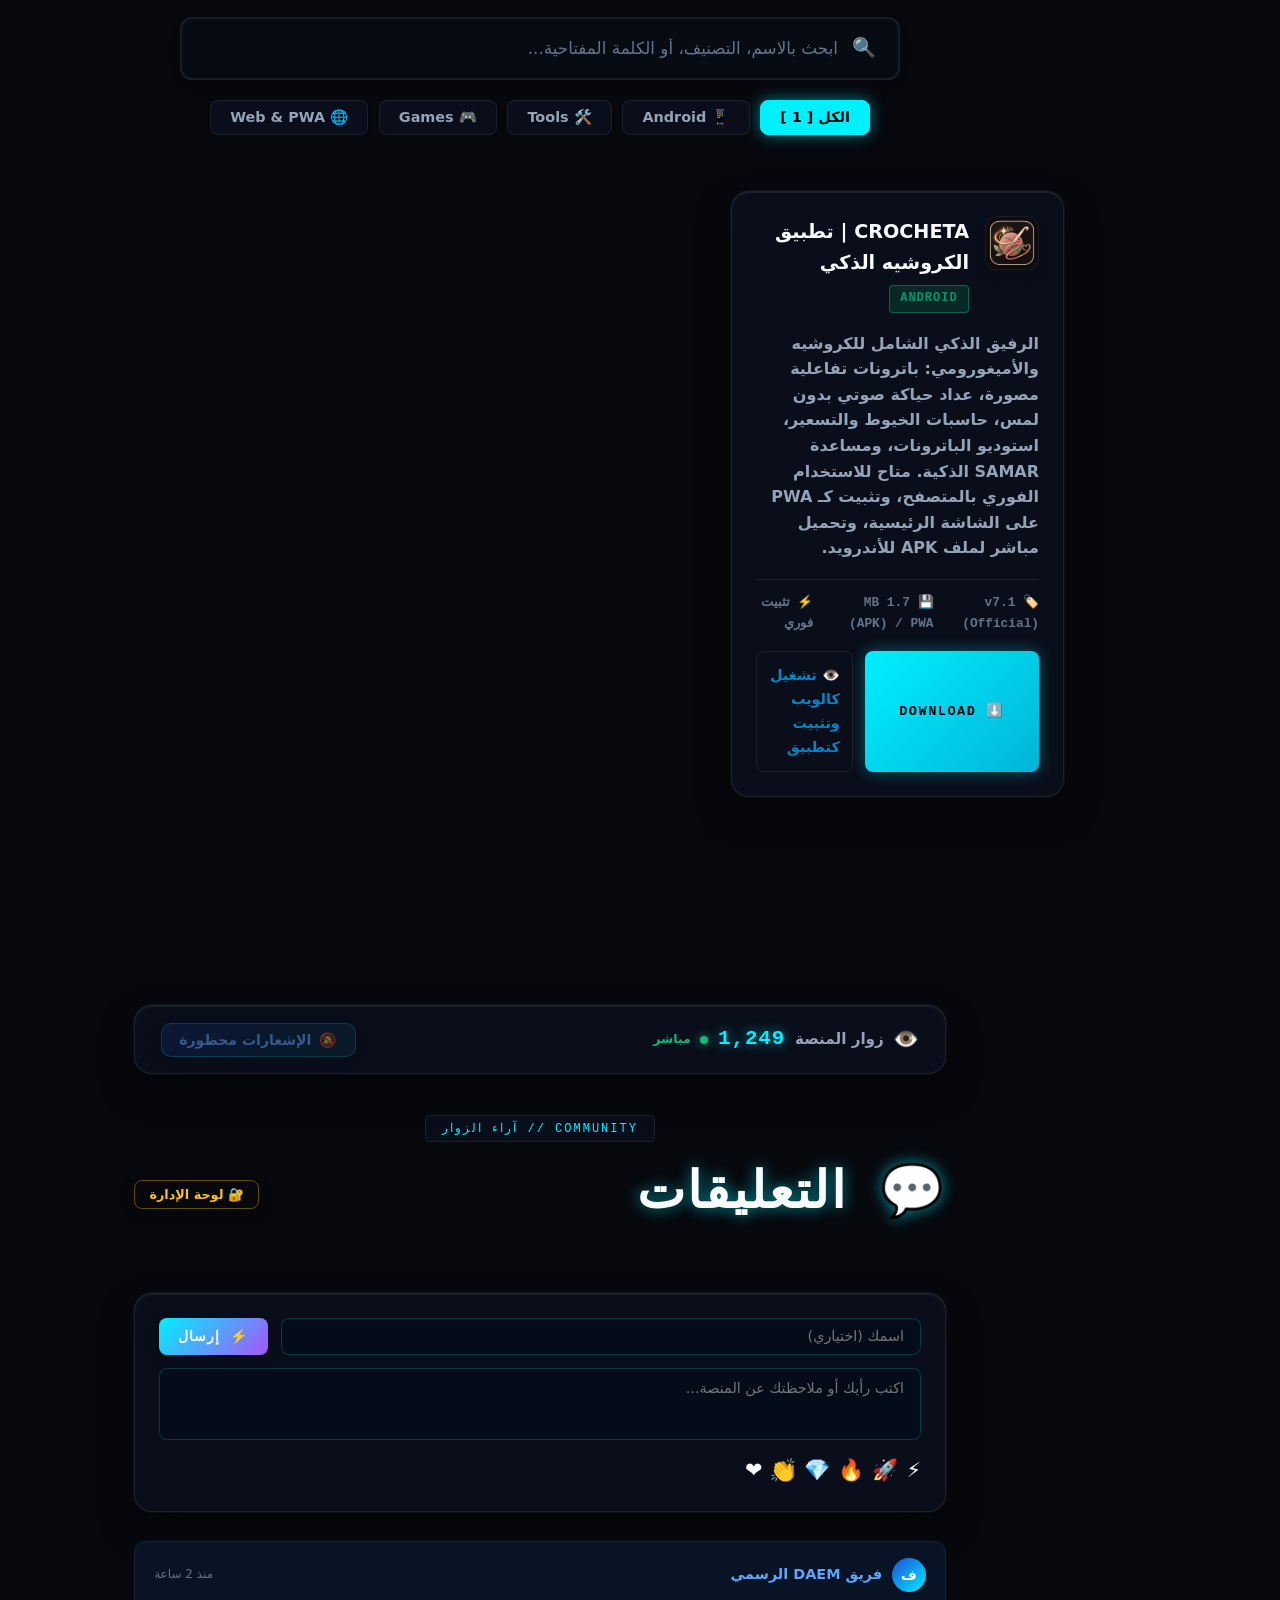
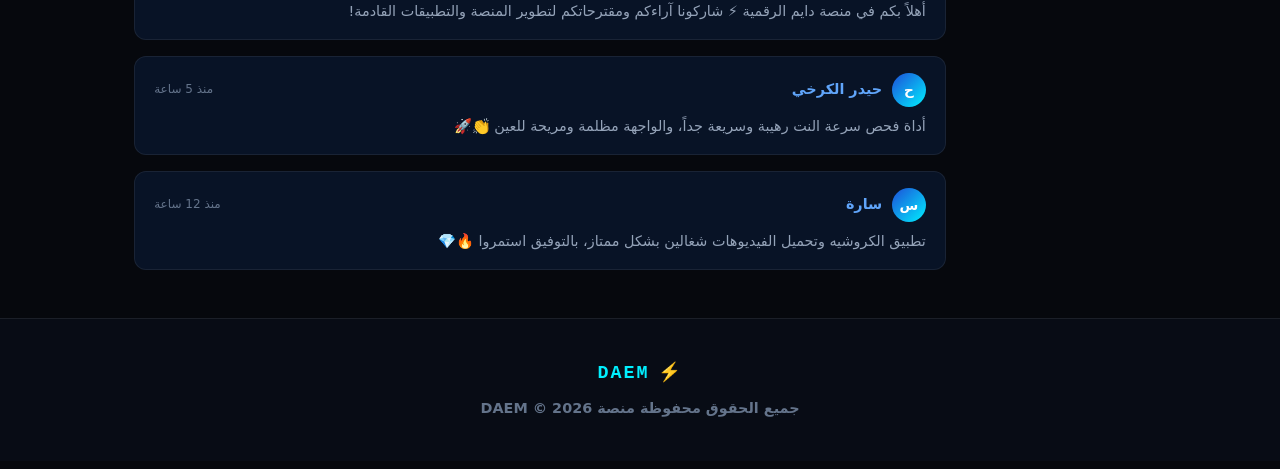
==== commit 31be7c22: "Revert "Add interactive Electrical Engineering Resistor Color Code Calculator suite: 4/5-band modes," ====
--- a/index.html
+++ b/index.html
@@ -60,7 +60,6 @@
       <li class="nav-item active" data-target="hero"><a href="#">الرئيسية</a></li>
       <li class="nav-item" data-target="downloader"><a href="#">تنزيل الفيديو</a></li>
       <li class="nav-item" data-target="speedtest"><a href="#">فحص السرعة</a></li>
-      <li class="nav-item" data-target="resistor"><a href="#">المقاومات ⚡</a></li>
       <li class="nav-item" data-target="apps"><a href="#">التطبيقات</a></li>
       <li class="nav-item" data-target="community"><a href="#">المجتمع 💬</a></li>
     </ul>
@@ -93,10 +92,6 @@
       </div>
 
       <div class="nav-controls">
-        <a href="#resistor" class="nav-shortcut-link" title="حاسبة ألوان المقاومات الكهربائية">
-          <span>⚡ المقاومات</span>
-        </a>
-
         <a href="#community" class="nav-shortcut-link" title="آراء الزوار والتعليقات">
           <span>💬 آراء الزوار</span>
         </a>
@@ -441,111 +436,6 @@
     </div>
   </section>
 
-  <!-- ======================================================================== -->
-  <!-- قسم الأدوات الهندسية: حاسبة ألوان المقاومات الكهربائية والإلكترونية         -->
-  <!-- ======================================================================== -->
-  <section class="resistor-section" id="resistor">
-    <div class="resistor-container">
-      <div class="section-hud-header">
-        <div class="hud-badge-line">
-          <span class="hud-badge-text">ELECTRICAL ENGINEERING // حاسبة المقاومات الإلكترونية</span>
-        </div>
-        <h2 class="section-heading"><span class="neon-title">Resistor Color Code</span></h2>
-        <p class="section-subtext">أداة تفاعلية متقدمة لمهندسي الكهرباء والإلكترونيات لحساب وتحديد قيم المقاومات (4 أو 5 حلقات) بدقة مع نسبة التفاوت (Tolerance) بالأوم والكيلو والميجا.</p>
-      </div>
-
-      <div class="resistor-card">
-        <!-- أزرار تبديل نمط المقاومة (4 حلقات أو 5 حلقات) -->
-        <div class="resistor-mode-toggle">
-          <button type="button" class="res-mode-btn active" id="btnMode4" data-bands="4">
-            <span>🔘 4 حلقات (4 Bands - القياسية)</span>
-          </button>
-          <button type="button" class="res-mode-btn" id="btnMode5" data-bands="5">
-            <span>🔘 5 حلقات (5 Bands - الدقيقة)</span>
-          </button>
-        </div>
-
-        <!-- مجسم المقاومة البصري التفاعلي ثلاثي الأبعاد -->
-        <div class="resistor-visual-stage">
-          <div class="resistor-wire wire-left"></div>
-          <div class="resistor-body" id="resistorBody">
-            <div class="resistor-band-slot band-slot-1" id="visBand1" title="الحلقة 1"></div>
-            <div class="resistor-band-slot band-slot-2" id="visBand2" title="الحلقة 2"></div>
-            <div class="resistor-band-slot band-slot-3" id="visBand3" title="الحلقة 3"></div>
-            <div class="resistor-band-slot band-slot-4" id="visBand4" title="الحلقة 4"></div>
-            <div class="resistor-band-slot band-slot-5" id="visBand5" title="الحلقة 5" style="display: none;"></div>
-          </div>
-          <div class="resistor-wire wire-right"></div>
-        </div>
-
-        <!-- بطاقة النتيجة الرقمية النيون -->
-        <div class="resistor-display-hud">
-          <div class="res-value-wrap">
-            <span class="res-value-title">قيمة المقاومة الإجمالية:</span>
-            <div class="res-val-big" id="resFinalValue">10 kΩ</div>
-            <span class="res-val-sub" id="resRawValue">10,000 Ω (أوم)</span>
-          </div>
-          <div class="res-specs-wrap">
-            <div class="spec-pill">
-              <span class="spec-label">نسبة التفاوت (Tolerance):</span>
-              <span class="spec-val" id="resTolerance">± 5% (ذهبي)</span>
-            </div>
-            <div class="spec-pill">
-              <span class="spec-label">نطاق المقاومة الفعلي:</span>
-              <span class="spec-val" id="resRange">9.5 kΩ - 10.5 kΩ</span>
-            </div>
-          </div>
-          <button type="button" class="cyber-btn cyber-btn-small res-copy-btn" id="btnCopyResValue">
-            <span>📋 نسخ القيمة</span>
-          </button>
-        </div>
-
-        <!-- أدوات اختيار الألوان لكل حلقة (Color Selectors Grid) -->
-        <div class="band-selectors-grid" id="bandSelectorsGrid">
-          <!-- Band 1 Selector -->
-          <div class="band-col" id="colBand1">
-            <span class="band-col-title">الحلقة 1 (الرقم 1)</span>
-            <select class="band-select" id="selBand1"></select>
-          </div>
-          <!-- Band 2 Selector -->
-          <div class="band-col" id="colBand2">
-            <span class="band-col-title">الحلقة 2 (الرقم 2)</span>
-            <select class="band-select" id="selBand2"></select>
-          </div>
-          <!-- Band 3 Selector -->
-          <div class="band-col" id="colBand3">
-            <span class="band-col-title" id="titleBand3">الحلقة 3 (المعامل)</span>
-            <select class="band-select" id="selBand3"></select>
-          </div>
-          <!-- Band 4 Selector -->
-          <div class="band-col" id="colBand4">
-            <span class="band-col-title" id="titleBand4">الحلقة 4 (التفاوت)</span>
-            <select class="band-select" id="selBand4"></select>
-          </div>
-          <!-- Band 5 Selector -->
-          <div class="band-col" id="colBand5" style="display: none;">
-            <span class="band-col-title">الحلقة 5 (التفاوت)</span>
-            <select class="band-select" id="selBand5"></select>
-          </div>
-        </div>
-
-        <!-- مقاومات قياسية شهيرة بنقرة واحدة -->
-        <div class="res-presets-wrap">
-          <span class="presets-title">⚡ مقاومات شائعة في الدوائر:</span>
-          <div class="presets-chips">
-            <button type="button" class="res-preset-chip" data-val="220">220 Ω (LED)</button>
-            <button type="button" class="res-preset-chip" data-val="330">330 Ω (حماية)</button>
-            <button type="button" class="res-preset-chip" data-val="1000">1 kΩ (سحب)</button>
-            <button type="button" class="res-preset-chip" data-val="4700">4.7 kΩ (I2C)</button>
-            <button type="button" class="res-preset-chip" data-val="10000">10 kΩ (Pull-up)</button>
-            <button type="button" class="res-preset-chip" data-val="100000">100 kΩ (مجزئ جهد)</button>
-          </div>
-        </div>
-
-      </div>
-    </div>
-  </section>
-
   <!-- قسم التطبيقات: My Applications -->
   <section class="apps-section" id="apps">
     <div class="apps-container">
--- a/style.css
+++ b/style.css
@@ -2256,289 +2256,6 @@
 }
 
 /* ==========================================================================
-   DAEM RESISTOR COLOR CODE DECODER (الأدوات الهندسية)
-   ========================================================================== */
-.resistor-section {
-  position: relative;
-  padding: 5rem 1.5rem;
-  z-index: 2;
-  border-bottom: 1px solid var(--border-dim);
-}
-
-.resistor-container {
-  max-width: 960px;
-  margin: 0 auto;
-}
-
-.resistor-card {
-  background: var(--bg-card);
-  border: 1px solid var(--border-dim);
-  border-radius: 24px;
-  padding: 2.5rem 2rem;
-  box-shadow: var(--card-shadow);
-  display: flex;
-  flex-direction: column;
-  gap: 2rem;
-  position: relative;
-  overflow: hidden;
-  backdrop-filter: blur(20px) saturate(180%);
-  -webkit-backdrop-filter: blur(20px) saturate(180%);
-}
-
-.resistor-card::before {
-  content: '';
-  position: absolute;
-  top: 0;
-  left: 0;
-  right: 0;
-  height: 2px;
-  background: linear-gradient(90deg, transparent, #eab308 30%, var(--neon-cyan) 70%, transparent);
-}
-
-[data-theme="light"] .resistor-card {
-  background: #ffffff;
-  box-shadow: 0 8px 30px rgba(0, 0, 0, 0.08);
-}
-
-.resistor-mode-toggle {
-  display: flex;
-  justify-content: center;
-  gap: 12px;
-  flex-wrap: wrap;
-}
-
-.res-mode-btn {
-  background: rgba(255, 255, 255, 0.04);
-  border: 1px solid var(--border-dim);
-  color: var(--text-muted);
-  font-family: var(--font-arabic);
-  font-size: 0.9rem;
-  font-weight: 700;
-  padding: 8px 18px;
-  border-radius: 999px;
-  cursor: pointer;
-  transition: all 0.25s ease;
-}
-
-.res-mode-btn:hover {
-  background: rgba(255, 255, 255, 0.08);
-  color: #fff;
-}
-
-.res-mode-btn.active {
-  background: linear-gradient(135deg, rgba(0, 240, 255, 0.15), rgba(139, 92, 246, 0.2));
-  border-color: var(--neon-cyan);
-  color: #fff;
-  box-shadow: 0 0 15px rgba(0, 240, 255, 0.3);
-}
-
-.resistor-visual-stage {
-  display: flex;
-  align-items: center;
-  justify-content: center;
-  padding: 2.5rem 1rem;
-  background: rgba(5, 8, 16, 0.6);
-  border: 1px solid rgba(255, 255, 255, 0.05);
-  border-radius: 20px;
-  position: relative;
-  overflow: hidden;
-  box-shadow: inset 0 2px 10px rgba(0, 0, 0, 0.6);
-}
-
-.resistor-wire {
-  width: 60px;
-  height: 6px;
-  background: linear-gradient(180deg, #e2e8f0 0%, #94a3b8 50%, #475569 100%);
-  border-radius: 3px;
-  box-shadow: 0 2px 6px rgba(0, 0, 0, 0.4);
-}
-
-.resistor-body {
-  position: relative;
-  width: 260px;
-  height: 68px;
-  background: linear-gradient(180deg, #d8caaf 0%, #ecdcc2 40%, #c4b090 70%, #8c785b 100%);
-  border-radius: 26px / 34px;
-  box-shadow: 0 10px 25px rgba(0, 0, 0, 0.4), inset 0 3px 6px rgba(255, 255, 255, 0.6), inset 0 -4px 8px rgba(0, 0, 0, 0.5);
-  display: flex;
-  align-items: center;
-  justify-content: space-evenly;
-  padding: 0 18px;
-}
-
-.resistor-band-slot {
-  width: 14px;
-  height: 100%;
-  border-radius: 2px;
-  transition: background-color 0.3s ease, box-shadow 0.3s ease;
-  position: relative;
-  box-shadow: inset 1px 0 2px rgba(255, 255, 255, 0.4), inset -1px 0 2px rgba(0, 0, 0, 0.5);
-}
-
-.resistor-display-hud {
-  display: flex;
-  align-items: center;
-  justify-content: space-between;
-  gap: 1.5rem;
-  background: rgba(10, 15, 28, 0.8);
-  border: 1px solid var(--border-bright);
-  border-radius: 18px;
-  padding: 1.5rem 2rem;
-  box-shadow: 0 8px 30px rgba(0, 0, 0, 0.3), 0 0 20px rgba(0, 240, 255, 0.15);
-  flex-wrap: wrap;
-}
-
-.res-value-wrap {
-  display: flex;
-  flex-direction: column;
-  gap: 4px;
-}
-
-.res-value-title {
-  font-family: var(--font-arabic);
-  font-size: 0.85rem;
-  font-weight: 700;
-  color: var(--text-dim);
-}
-
-.res-val-big {
-  font-family: var(--font-orbitron);
-  font-size: clamp(1.8rem, 4vw, 2.8rem);
-  font-weight: 900;
-  color: var(--neon-cyan);
-  text-shadow: 0 0 20px rgba(0, 240, 255, 0.5);
-  line-height: 1.1;
-  direction: ltr;
-  text-align: right;
-}
-
-.res-val-sub {
-  font-family: var(--font-tech);
-  font-size: 0.95rem;
-  color: var(--text-muted);
-  direction: ltr;
-}
-
-.res-specs-wrap {
-  display: flex;
-  flex-direction: column;
-  gap: 8px;
-}
-
-.spec-pill {
-  display: flex;
-  align-items: center;
-  gap: 8px;
-  background: rgba(255, 255, 255, 0.04);
-  border: 1px solid var(--border-dim);
-  padding: 6px 14px;
-  border-radius: 8px;
-  font-family: var(--font-arabic);
-  font-size: 0.85rem;
-}
-
-.spec-label {
-  color: var(--text-muted);
-  font-weight: 600;
-}
-
-.spec-val {
-  color: #fff;
-  font-weight: 800;
-  font-family: var(--font-tech);
-}
-
-.res-copy-btn {
-  padding: 0.7rem 1.4rem;
-}
-
-.band-selectors-grid {
-  display: grid;
-  grid-template-columns: repeat(auto-fit, minmax(170px, 1fr));
-  gap: 1rem;
-}
-
-.band-col {
-  display: flex;
-  flex-direction: column;
-  gap: 8px;
-}
-
-.band-col-title {
-  font-family: var(--font-arabic);
-  font-size: 0.82rem;
-  font-weight: 700;
-  color: var(--text-muted);
-}
-
-.band-select {
-  background: var(--bg-input);
-  border: 1px solid var(--border-dim);
-  border-radius: 12px;
-  padding: 10px 14px;
-  color: var(--text-main);
-  font-family: var(--font-arabic);
-  font-size: 0.88rem;
-  font-weight: 700;
-  outline: none;
-  cursor: pointer;
-  transition: all 0.25s ease;
-}
-
-.band-select:focus {
-  border-color: var(--neon-cyan);
-  box-shadow: 0 0 15px rgba(0, 240, 255, 0.25);
-}
-
-.band-select option {
-  background: #0b1120;
-  color: #fff;
-  padding: 8px;
-}
-
-.res-presets-wrap {
-  display: flex;
-  align-items: center;
-  gap: 12px;
-  flex-wrap: wrap;
-  padding-top: 0.5rem;
-  border-top: 1px solid var(--border-dim);
-}
-
-.presets-title {
-  font-family: var(--font-arabic);
-  font-size: 0.85rem;
-  font-weight: 700;
-  color: var(--text-dim);
-}
-
-.presets-chips {
-  display: flex;
-  gap: 8px;
-  flex-wrap: wrap;
-}
-
-.res-preset-chip {
-  background: rgba(255, 255, 255, 0.04);
-  border: 1px solid var(--border-dim);
-  color: var(--text-muted);
-  font-family: var(--font-tech);
-  font-size: 0.85rem;
-  font-weight: 700;
-  padding: 5px 12px;
-  border-radius: 8px;
-  cursor: pointer;
-  transition: all 0.2s ease;
-}
-
-.res-preset-chip:hover {
-  background: rgba(0, 240, 255, 0.15);
-  border-color: var(--neon-cyan);
-  color: #fff;
-  transform: translateY(-2px);
-}
-
-/* ==========================================================================
    Universal Cross-Platform & All-Android Device Responsiveness Engine
    متوافق مع كل شاشات الهواتف (Android / iOS) والأجهزة اللوحية والحواسيب 100%
    ========================================================================== */
